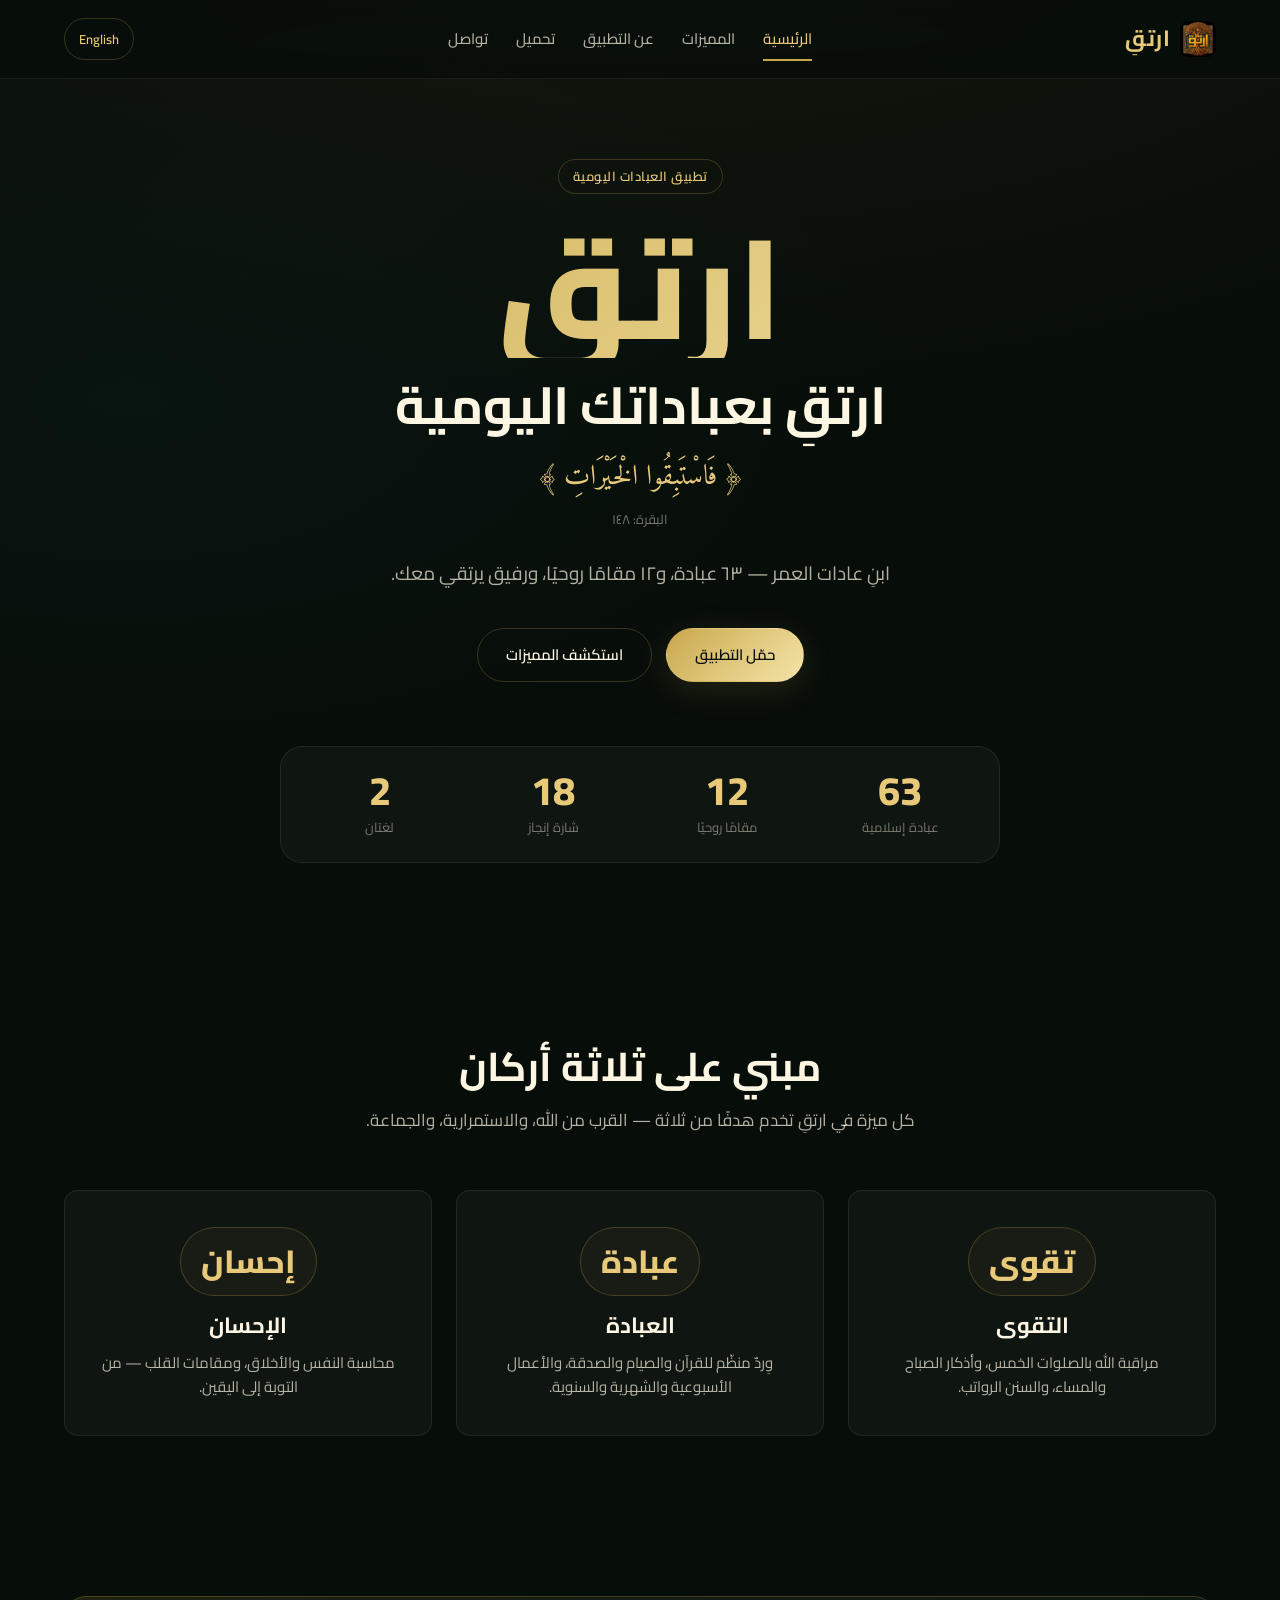
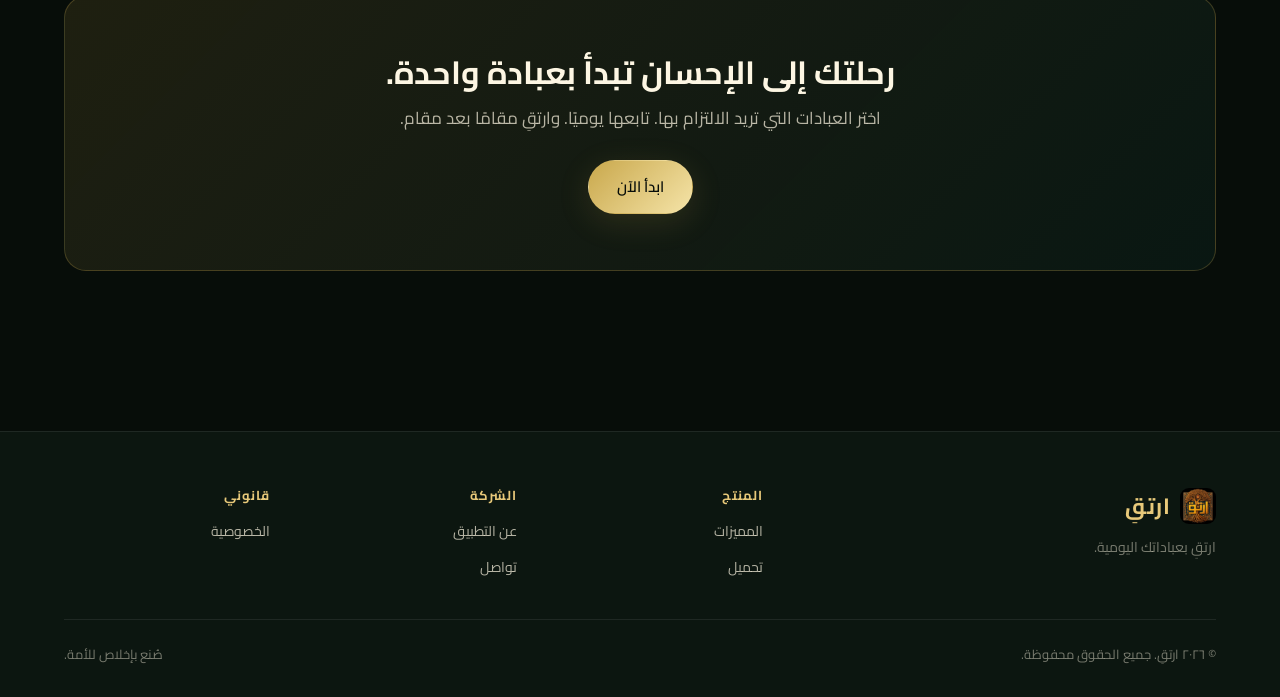
==== index.html @ cc011273 "Apply brand artwork — favicons, PWA icons, OG tags Canonical icon-192x192 now renders as the site he" ====
<!DOCTYPE html>
<html lang="ar" dir="rtl" data-i18n-title="meta.home">
  <head>
    <meta charset="UTF-8" />
    <meta name="viewport" content="width=device-width, initial-scale=1" />
    <title>Irtaqi — ارتقِ</title>
    <meta name="description" content="Irtaqi — Islamic habit tracking. Rise through your daily worship." />
    <!-- Favicon -->
    <link rel="icon" type="image/png" sizes="48x48" href="assets/brand/favicon-48x48.png" />
    <link rel="icon" type="image/png" sizes="32x32" href="assets/brand/favicon-32x32.png" />
    <link rel="icon" type="image/png" sizes="16x16" href="assets/brand/favicon-16x16.png" />
    <link rel="shortcut icon" href="assets/brand/favicon.ico" />

    <!-- Apple Touch Icons -->
    <link rel="apple-touch-icon" sizes="180x180" href="assets/brand/apple-touch-icon-180x180.png" />
    <link rel="apple-touch-icon" sizes="152x152" href="assets/brand/apple-touch-icon-152x152.png" />
    <link rel="apple-touch-icon" sizes="144x144" href="assets/brand/apple-touch-icon-144x144.png" />
    <link rel="apple-touch-icon" sizes="120x120" href="assets/brand/apple-touch-icon-120x120.png" />

    <!-- PWA -->
    <link rel="manifest" href="site.webmanifest" />
    <meta name="theme-color" content="#050A07" />
    <meta name="msapplication-TileColor" content="#050A07" />
    <meta name="msapplication-TileImage" content="assets/brand/icon-144x144.png" />

    <!-- Open Graph -->
    <meta property="og:title" content="Irtaqi — Rise through your daily worship" />
    <meta property="og:description" content="Islamic habit tracking — 63 habits, 12 spiritual levels, 18 badges." />
    <meta property="og:image" content="assets/brand/og-image.png" />
    <meta property="og:type" content="website" />
    <meta property="og:site_name" content="Irtaqi" />

    <!-- Twitter -->
    <meta name="twitter:card" content="summary_large_image" />
    <meta name="twitter:title" content="Irtaqi — Rise through your daily worship" />
    <meta name="twitter:description" content="Islamic habit tracking — 63 habits, 12 spiritual levels, 18 badges." />
    <meta name="twitter:image" content="assets/brand/og-image.png" />
    <link rel="preconnect" href="https://fonts.googleapis.com" />
    <link rel="preconnect" href="https://fonts.gstatic.com" crossorigin />
    <link href="https://fonts.googleapis.com/css2?family=Amiri:ital,wght@0,400;0,700;1,400&family=Cairo:wght@400;500;600;700;800&family=Inter:wght@400;500;600;700;800&display=swap" rel="stylesheet" />
    <link rel="stylesheet" href="assets/css/styles.css" />
  </head>
  <body>
    <header class="site-header">
      <div class="container nav" role="navigation">
        <a class="brand" href="index.html" aria-label="Irtaqi home">
          <img class="brand-mark" src="assets/brand/icon-192x192.png" alt="" width="36" height="36" />
          <span data-i18n="meta.siteName">Irtaqi</span>
        </a>

        <ul class="nav-links" id="nav-links">
          <li><a href="index.html" data-i18n="nav.home">Home</a></li>
          <li><a href="features.html" data-i18n="nav.features">Features</a></li>
          <li><a href="about.html" data-i18n="nav.about">About</a></li>
          <li><a href="download.html" data-i18n="nav.download">Download</a></li>
          <li><a href="contact.html" data-i18n="nav.contact">Contact</a></li>
        </ul>

        <div class="nav-actions">
          <button type="button" class="lang-toggle" data-lang-toggle data-target-lang="en" data-i18n="nav.langToggle">
            English
          </button>
          <button type="button" class="menu-toggle" aria-label="Toggle menu" aria-expanded="false" aria-controls="nav-links">
            <span></span>
          </button>
        </div>
      </div>
    </header>

    <main>
      <!-- Hero -->
      <section class="hero">
        <div class="container">
          <span class="hero-eyebrow" data-i18n="hero.eyebrow">Islamic habit tracking</span>
          <h1 class="hero-title-ar" data-i18n="hero.titleAr">ارتقِ</h1>
          <h2 class="hero-title" data-i18n="hero.title">Rise through your daily worship</h2>
          <p class="hero-verse" data-i18n="hero.verse">﴿ فَاسْتَبِقُوا الْخَيْرَاتِ ﴾</p>
          <p class="hero-verse-ref" data-i18n="hero.verseRef">Qur'an 2:148</p>
          <p class="hero-subtitle" data-i18n="hero.subtitle">
            Build the habits of a lifetime — 63 acts of worship, 12 spiritual levels, and a companion that grows with you.
          </p>
          <div class="hero-ctas">
            <a href="download.html" class="btn btn-primary" data-i18n="hero.ctaPrimary">Download the app</a>
            <a href="features.html" class="btn btn-ghost" data-i18n="hero.ctaSecondary">Explore features</a>
          </div>

          <div class="hero-stats reveal">
            <div>
              <div class="stat-value">63</div>
              <div class="stat-label" data-i18n="hero.stats.habits">Islamic habits</div>
            </div>
            <div>
              <div class="stat-value">12</div>
              <div class="stat-label" data-i18n="hero.stats.levels">Spiritual levels</div>
            </div>
            <div>
              <div class="stat-value">18</div>
              <div class="stat-label" data-i18n="hero.stats.badges">Achievement badges</div>
            </div>
            <div>
              <div class="stat-value">2</div>
              <div class="stat-label" data-i18n="hero.stats.languages">Languages</div>
            </div>
          </div>
        </div>
      </section>

      <!-- Pillars -->
      <section class="section">
        <div class="container">
          <div class="section-header reveal">
            <h2 class="section-title" data-i18n="homePillars.title">Built around three pillars</h2>
            <p class="section-subtitle" data-i18n="homePillars.subtitle">
              Every feature in Irtaqi serves one of three goals — nearness to Allah, consistency, and community.
            </p>
          </div>
          <div class="pillars">
            <article class="pillar reveal">
              <div class="pillar-badge">تقوى</div>
              <h3 class="pillar-title" data-i18n="homePillars.taqwa.title">Taqwa</h3>
              <p class="pillar-body" data-i18n="homePillars.taqwa.body">God-consciousness through the five daily prayers, morning and evening adhkar, and the sunnah rawatib.</p>
            </article>
            <article class="pillar reveal">
              <div class="pillar-badge">عبادة</div>
              <h3 class="pillar-title" data-i18n="homePillars.ibadah.title">Ibadah</h3>
              <p class="pillar-body" data-i18n="homePillars.ibadah.body">A structured ward for the Qur'an, fasting, charity, and the weekly, monthly, and yearly acts of devotion.</p>
            </article>
            <article class="pillar reveal">
              <div class="pillar-badge">إحسان</div>
              <h3 class="pillar-title" data-i18n="homePillars.ihsan.title">Ihsan</h3>
              <p class="pillar-body" data-i18n="homePillars.ihsan.body">Self-accountability, character, and the inner stations of the heart — from repentance to certainty.</p>
            </article>
          </div>
        </div>
      </section>

      <!-- CTA band -->
      <section class="section">
        <div class="container">
          <div class="cta-band reveal">
            <h2 data-i18n="homeCta.title">Your journey to Ihsan starts with one habit.</h2>
            <p data-i18n="homeCta.body">
              Pick the acts of worship you want to commit to. Track them daily. Rise, level by level.
            </p>
            <a href="download.html" class="btn btn-primary" data-i18n="homeCta.button">Get started</a>
          </div>
        </div>
      </section>
    </main>

    <footer class="site-footer">
      <div class="container">
        <div class="footer-top">
          <div class="footer-brand">
            <div class="brand">
              <img class="brand-mark" src="assets/brand/icon-192x192.png" alt="" width="36" height="36" />
              <span data-i18n="meta.siteName">Irtaqi</span>
            </div>
            <p data-i18n="footer.tagline">Rise through your daily worship.</p>
          </div>
          <div class="footer-col">
            <h4 data-i18n="footer.sections.product">Product</h4>
            <ul>
              <li><a href="features.html" data-i18n="footer.links.features">Features</a></li>
              <li><a href="download.html" data-i18n="footer.links.download">Download</a></li>
            </ul>
          </div>
          <div class="footer-col">
            <h4 data-i18n="footer.sections.company">Company</h4>
            <ul>
              <li><a href="about.html" data-i18n="footer.links.about">About</a></li>
              <li><a href="contact.html" data-i18n="footer.links.contact">Contact</a></li>
            </ul>
          </div>
          <div class="footer-col">
            <h4 data-i18n="footer.sections.legal">Legal</h4>
            <ul>
              <li><a href="privacy.html" data-i18n="footer.links.privacy">Privacy</a></li>
            </ul>
          </div>
        </div>
        <div class="footer-bottom">
          <span data-i18n="footer.rights">© 2026 Irtaqi. All rights reserved.</span>
          <span data-i18n="footer.made">Made with sincerity for the ummah.</span>
        </div>
      </div>
    </footer>

    <script type="module" src="assets/js/main.js"></script>
  </body>
</html>
---- assets/css/styles.css ----
/* =============================================================================
   Irtaqi marketing site — shared styles
   Dark / gold palette mirroring the mobile app theme.
   ============================================================================= */

:root {
  --bg: #070d09;
  --bg-2: #0c1610;
  --bg-3: #111e14;
  --bg-4: #162219;

  --gold: #c9a84c;
  --gold-2: #e8c97a;
  --gold-3: #f5e4a8;

  --teal: #3dd6c8;
  --green: #4ade80;
  --violet: #a78bfa;
  --amber: #fbbf24;

  --cream: #fdf6e3;
  --cream-dim: rgba(253, 246, 227, 0.7);
  --cream-dim-2: rgba(253, 246, 227, 0.45);

  --border: rgba(255, 255, 255, 0.08);
  --border-gold: rgba(201, 168, 76, 0.25);

  --card: rgba(255, 255, 255, 0.035);
  --card-hover: rgba(255, 255, 255, 0.06);

  --font-en: "Inter", -apple-system, BlinkMacSystemFont, "Segoe UI", Roboto, sans-serif;
  --font-ar: "Cairo", system-ui, sans-serif;
  --font-serif: "Amiri", "Noto Naskh Arabic", serif;

  --radius-sm: 8px;
  --radius: 14px;
  --radius-lg: 22px;

  --max-width: 1200px;
  --content-width: 920px;

  --shadow-sm: 0 2px 8px rgba(0, 0, 0, 0.2);
  --shadow: 0 8px 32px rgba(0, 0, 0, 0.4);
  --shadow-gold: 0 8px 32px rgba(201, 168, 76, 0.15);
}

* {
  box-sizing: border-box;
  margin: 0;
  padding: 0;
}

html {
  scroll-behavior: smooth;
  -webkit-text-size-adjust: 100%;
}

html[lang="ar"] body {
  font-family: var(--font-ar);
}

html[lang="en"] body {
  font-family: var(--font-en);
}

body {
  background: var(--bg);
  color: var(--cream);
  line-height: 1.6;
  min-height: 100vh;
  overflow-x: hidden;
  background-image:
    radial-gradient(1200px 600px at 50% -200px, rgba(201, 168, 76, 0.08), transparent),
    radial-gradient(800px 400px at 10% 400px, rgba(61, 214, 200, 0.04), transparent);
  background-attachment: fixed;
}

html[dir="rtl"] body {
  letter-spacing: 0;
}

img {
  max-width: 100%;
  display: block;
}

a {
  color: var(--gold-2);
  text-decoration: none;
  transition: color 0.2s ease;
}

a:hover {
  color: var(--gold-3);
}

button {
  font-family: inherit;
  cursor: pointer;
  border: none;
  background: none;
  color: inherit;
}

h1, h2, h3, h4, h5, h6 {
  font-weight: 700;
  line-height: 1.2;
  color: var(--cream);
}

.container {
  width: 100%;
  max-width: var(--max-width);
  margin-inline: auto;
  padding-inline: 24px;
}

.content-narrow {
  max-width: var(--content-width);
  margin-inline: auto;
}

/* ============================================================================
   Header / nav
   ============================================================================ */
.site-header {
  position: sticky;
  top: 0;
  z-index: 50;
  background: rgba(7, 13, 9, 0.8);
  backdrop-filter: blur(14px);
  -webkit-backdrop-filter: blur(14px);
  border-bottom: 1px solid var(--border);
}

.nav {
  display: flex;
  align-items: center;
  justify-content: space-between;
  gap: 24px;
  padding-block: 18px;
}

.brand {
  display: flex;
  align-items: center;
  gap: 10px;
  color: var(--gold-2);
  font-weight: 700;
  font-size: 22px;
  letter-spacing: 0.5px;
}

.brand-mark {
  width: 36px;
  height: 36px;
  border-radius: 9px;
  display: block;
  object-fit: contain;
  flex-shrink: 0;
}

.nav-links {
  display: flex;
  align-items: center;
  gap: 28px;
  list-style: none;
}

.nav-links a {
  color: var(--cream-dim);
  font-size: 15px;
  font-weight: 500;
  padding: 6px 0;
  border-bottom: 2px solid transparent;
  transition: color 0.2s ease, border-color 0.2s ease;
}

.nav-links a:hover,
.nav-links a.active {
  color: var(--gold-2);
  border-bottom-color: var(--gold);
}

.nav-actions {
  display: flex;
  align-items: center;
  gap: 12px;
}

.lang-toggle {
  padding: 8px 14px;
  border: 1px solid var(--border-gold);
  border-radius: 999px;
  color: var(--gold-2);
  font-size: 13px;
  font-weight: 600;
  transition: background 0.2s ease, border-color 0.2s ease;
}

.lang-toggle:hover {
  background: rgba(201, 168, 76, 0.1);
  border-color: var(--gold);
}

.menu-toggle {
  display: none;
  padding: 8px;
  color: var(--cream);
}

.menu-toggle span,
.menu-toggle span::before,
.menu-toggle span::after {
  display: block;
  width: 22px;
  height: 2px;
  background: currentColor;
  position: relative;
  border-radius: 2px;
  transition: transform 0.2s ease, opacity 0.2s ease;
}

.menu-toggle span::before,
.menu-toggle span::after {
  content: "";
  position: absolute;
  left: 0;
}

.menu-toggle span::before { top: -7px; }
.menu-toggle span::after { top: 7px; }

.menu-toggle.open span { background: transparent; }
.menu-toggle.open span::before { transform: rotate(45deg); top: 0; }
.menu-toggle.open span::after { transform: rotate(-45deg); top: 0; }

@media (max-width: 840px) {
  .menu-toggle { display: block; }

  .nav-links {
    position: absolute;
    top: 100%;
    inset-inline: 0;
    flex-direction: column;
    align-items: stretch;
    gap: 0;
    background: var(--bg-2);
    border-top: 1px solid var(--border);
    padding: 12px 24px 20px;
    max-height: 0;
    overflow: hidden;
    transition: max-height 0.3s ease, padding 0.3s ease;
  }

  .nav-links.open {
    max-height: 500px;
    padding: 12px 24px 20px;
  }

  .nav-links a {
    padding: 12px 0;
    border-bottom: 1px solid var(--border);
  }

  .nav-links a:last-child { border-bottom: none; }
}

/* ============================================================================
   Hero
   ============================================================================ */
.hero {
  padding-block: 80px 100px;
  text-align: center;
  position: relative;
}

.hero-eyebrow {
  display: inline-block;
  padding: 6px 14px;
  border: 1px solid var(--border-gold);
  border-radius: 999px;
  color: var(--gold-2);
  font-size: 13px;
  font-weight: 600;
  letter-spacing: 0.5px;
  margin-bottom: 24px;
}

.hero-title-ar {
  font-family: var(--font-ar);
  font-size: clamp(72px, 14vw, 140px);
  font-weight: 800;
  line-height: 1;
  background: linear-gradient(135deg, var(--gold) 0%, var(--gold-3) 100%);
  -webkit-background-clip: text;
  background-clip: text;
  color: transparent;
  margin-bottom: 16px;
}

.hero-title {
  font-size: clamp(32px, 5vw, 52px);
  font-weight: 700;
  margin-bottom: 20px;
  max-width: 820px;
  margin-inline: auto;
}

.hero-verse {
  font-family: var(--font-serif);
  font-size: clamp(20px, 3vw, 28px);
  color: var(--gold-2);
  margin-bottom: 8px;
}

html[lang="en"] .hero-verse {
  font-style: italic;
}

.hero-verse-ref {
  font-size: 13px;
  color: var(--cream-dim-2);
  margin-bottom: 28px;
}

.hero-subtitle {
  font-size: clamp(16px, 2vw, 19px);
  color: var(--cream-dim);
  max-width: 640px;
  margin-inline: auto;
  margin-bottom: 40px;
}

.hero-ctas {
  display: flex;
  gap: 14px;
  justify-content: center;
  flex-wrap: wrap;
  margin-bottom: 64px;
}

.btn {
  display: inline-flex;
  align-items: center;
  gap: 10px;
  padding: 14px 28px;
  border-radius: 999px;
  font-weight: 600;
  font-size: 15px;
  transition: transform 0.15s ease, box-shadow 0.2s ease, background 0.2s ease;
  cursor: pointer;
  border: 1px solid transparent;
  white-space: nowrap;
}

.btn:hover {
  transform: translateY(-1px);
}

.btn-primary {
  background: linear-gradient(135deg, var(--gold), var(--gold-3));
  color: var(--bg);
  box-shadow: var(--shadow-gold);
}

.btn-primary:hover {
  color: var(--bg);
  box-shadow: 0 12px 40px rgba(201, 168, 76, 0.3);
}

.btn-ghost {
  background: transparent;
  color: var(--cream);
  border-color: var(--border-gold);
}

.btn-ghost:hover {
  background: rgba(201, 168, 76, 0.08);
  color: var(--gold-2);
  border-color: var(--gold);
}

/* Hero stats */
.hero-stats {
  display: grid;
  grid-template-columns: repeat(4, 1fr);
  gap: 24px;
  max-width: 720px;
  margin-inline: auto;
  padding: 24px;
  border: 1px solid var(--border);
  border-radius: var(--radius-lg);
  background: var(--card);
}

.stat-value {
  font-size: clamp(28px, 4vw, 40px);
  font-weight: 800;
  color: var(--gold-2);
  line-height: 1;
  margin-bottom: 6px;
  font-variant-numeric: tabular-nums;
}

.stat-label {
  font-size: 13px;
  color: var(--cream-dim-2);
}

@media (max-width: 640px) {
  .hero-stats {
    grid-template-columns: repeat(2, 1fr);
  }
}

/* ============================================================================
   Sections
   ============================================================================ */
.section {
  padding-block: 80px;
}

.section-header {
  text-align: center;
  max-width: 720px;
  margin-inline: auto;
  margin-bottom: 56px;
}

.section-title {
  font-size: clamp(28px, 4vw, 40px);
  font-weight: 700;
  margin-bottom: 16px;
}

.section-subtitle {
  font-size: 17px;
  color: var(--cream-dim);
}

/* ============================================================================
   Cards grid
   ============================================================================ */
.cards {
  display: grid;
  grid-template-columns: repeat(auto-fill, minmax(300px, 1fr));
  gap: 20px;
}

.card {
  background: var(--card);
  border: 1px solid var(--border);
  border-radius: var(--radius);
  padding: 28px;
  transition: background 0.2s ease, border-color 0.2s ease, transform 0.2s ease;
}

.card:hover {
  background: var(--card-hover);
  border-color: var(--border-gold);
  transform: translateY(-2px);
}

.card-icon {
  width: 48px;
  height: 48px;
  border-radius: 12px;
  background: rgba(201, 168, 76, 0.12);
  display: grid;
  place-items: center;
  font-size: 24px;
  margin-bottom: 20px;
  border: 1px solid var(--border-gold);
}

.card-title {
  font-size: 19px;
  font-weight: 700;
  margin-bottom: 10px;
  color: var(--gold-2);
}

.card-body {
  color: var(--cream-dim);
  font-size: 15px;
  line-height: 1.7;
}

/* Pillars 3-col */
.pillars {
  display: grid;
  grid-template-columns: repeat(3, 1fr);
  gap: 24px;
}

.pillar {
  text-align: center;
  padding: 36px 28px;
  background: var(--card);
  border: 1px solid var(--border);
  border-radius: var(--radius);
  position: relative;
  overflow: hidden;
}

.pillar::before {
  content: "";
  position: absolute;
  top: 0;
  inset-inline-start: 0;
  inset-inline-end: 0;
  height: 2px;
  background: linear-gradient(90deg, transparent, var(--gold), transparent);
  opacity: 0;
  transition: opacity 0.3s ease;
}

.pillar:hover::before { opacity: 1; }

.pillar-badge {
  display: inline-block;
  font-family: var(--font-ar);
  font-size: 32px;
  font-weight: 800;
  color: var(--gold-2);
  margin-bottom: 16px;
  padding: 8px 20px;
  border: 1px solid var(--border-gold);
  border-radius: 999px;
  background: rgba(201, 168, 76, 0.05);
}

.pillar-title {
  font-size: 22px;
  margin-bottom: 12px;
}

.pillar-body {
  color: var(--cream-dim);
  font-size: 15px;
}

@media (max-width: 780px) {
  .pillars { grid-template-columns: 1fr; }
}

/* ============================================================================
   CTA band
   ============================================================================ */
.cta-band {
  padding: 56px 40px;
  text-align: center;
  background: linear-gradient(135deg, rgba(201, 168, 76, 0.12), rgba(61, 214, 200, 0.05));
  border: 1px solid var(--border-gold);
  border-radius: var(--radius-lg);
}

.cta-band h2 {
  font-size: clamp(24px, 3.5vw, 32px);
  margin-bottom: 14px;
}

.cta-band p {
  color: var(--cream-dim);
  font-size: 17px;
  margin-bottom: 28px;
  max-width: 560px;
  margin-inline: auto;
}

/* ============================================================================
   About page
   ============================================================================ */
.about-lede {
  font-size: clamp(19px, 2.5vw, 24px);
  color: var(--cream);
  line-height: 1.6;
  text-align: center;
  max-width: 760px;
  margin-inline: auto;
  margin-bottom: 64px;
}

.about-block {
  margin-block: 48px;
}

.about-block h2 {
  font-size: 26px;
  margin-bottom: 16px;
  color: var(--gold-2);
}

.about-block p {
  color: var(--cream-dim);
  font-size: 17px;
  line-height: 1.7;
}

.principles {
  display: grid;
  grid-template-columns: repeat(3, 1fr);
  gap: 20px;
  margin-top: 28px;
}

.principle {
  padding: 24px;
  background: var(--card);
  border: 1px solid var(--border);
  border-radius: var(--radius);
}

.principle h3 {
  font-size: 18px;
  color: var(--gold-2);
  margin-bottom: 10px;
}

.principle p {
  color: var(--cream-dim);
  font-size: 15px;
}

@media (max-width: 780px) {
  .principles { grid-template-columns: 1fr; }
}

.ayah-block {
  text-align: center;
  padding: 48px 32px;
  margin-block: 64px;
  border-block: 1px solid var(--border-gold);
}

.ayah-ar {
  font-family: var(--font-serif);
  font-size: clamp(28px, 4vw, 40px);
  color: var(--gold-3);
  margin-bottom: 16px;
  line-height: 1.6;
}

.ayah-en {
  font-family: var(--font-serif);
  font-style: italic;
  color: var(--cream-dim);
  font-size: 17px;
  margin-bottom: 8px;
}

.ayah-ref {
  font-size: 13px;
  color: var(--cream-dim-2);
}

/* ============================================================================
   Download page
   ============================================================================ */
.store-badges {
  display: flex;
  gap: 16px;
  justify-content: center;
  flex-wrap: wrap;
  margin-top: 40px;
}

.store-badge {
  display: flex;
  align-items: center;
  gap: 12px;
  padding: 12px 24px;
  background: var(--cream);
  color: var(--bg);
  border-radius: var(--radius);
  min-width: 180px;
  transition: transform 0.15s ease, box-shadow 0.2s ease;
}

.store-badge:hover {
  transform: translateY(-2px);
  color: var(--bg);
  box-shadow: 0 8px 24px rgba(253, 246, 227, 0.1);
}

.store-badge-icon {
  font-size: 28px;
}

.store-badge-text {
  display: flex;
  flex-direction: column;
  line-height: 1.2;
}

.store-badge-sub {
  font-size: 11px;
  opacity: 0.75;
  font-weight: 500;
}

.store-badge-name {
  font-size: 17px;
  font-weight: 700;
}

.store-requirements {
  text-align: center;
  color: var(--cream-dim-2);
  font-size: 13px;
  margin-top: 20px;
}

.launch-form {
  max-width: 520px;
  margin: 56px auto 0;
  padding: 36px;
  background: var(--card);
  border: 1px solid var(--border-gold);
  border-radius: var(--radius-lg);
  text-align: center;
}

.launch-form h3 {
  font-size: 22px;
  color: var(--gold-2);
  margin-bottom: 10px;
}

.launch-form p {
  color: var(--cream-dim);
  font-size: 15px;
  margin-bottom: 24px;
}

.inline-form {
  display: flex;
  gap: 10px;
  flex-wrap: wrap;
}

.inline-form input {
  flex: 1;
  min-width: 200px;
  padding: 14px 18px;
  border-radius: 999px;
  background: var(--bg-2);
  border: 1px solid var(--border);
  color: var(--cream);
  font-size: 15px;
  font-family: inherit;
  transition: border-color 0.2s ease;
}

.inline-form input:focus {
  outline: none;
  border-color: var(--gold);
}

.form-message {
  margin-top: 14px;
  font-size: 14px;
  min-height: 20px;
}

.form-message.success { color: var(--green); }
.form-message.error { color: #f87171; }

/* ============================================================================
   Contact form
   ============================================================================ */
.contact-grid {
  display: grid;
  grid-template-columns: 2fr 1fr;
  gap: 48px;
  align-items: start;
}

@media (max-width: 840px) {
  .contact-grid { grid-template-columns: 1fr; }
}

.form {
  display: grid;
  gap: 18px;
}

.field {
  display: grid;
  gap: 8px;
}

.field label {
  font-size: 14px;
  color: var(--cream-dim);
  font-weight: 500;
}

.field input,
.field textarea {
  padding: 14px 16px;
  border-radius: var(--radius-sm);
  background: var(--bg-2);
  border: 1px solid var(--border);
  color: var(--cream);
  font-size: 15px;
  font-family: inherit;
  transition: border-color 0.2s ease;
  resize: vertical;
}

.field textarea { min-height: 140px; }

.field input:focus,
.field textarea:focus {
  outline: none;
  border-color: var(--gold);
}

.contact-direct {
  padding: 28px;
  background: var(--card);
  border: 1px solid var(--border);
  border-radius: var(--radius);
}

.contact-direct h3 {
  font-size: 18px;
  color: var(--gold-2);
  margin-bottom: 10px;
}

.contact-direct p {
  color: var(--cream-dim);
  font-size: 15px;
  margin-bottom: 10px;
}

.contact-direct a {
  font-weight: 600;
  font-size: 16px;
}

/* ============================================================================
   Privacy / prose pages
   ============================================================================ */
.prose {
  max-width: 760px;
  margin-inline: auto;
}

.prose .updated {
  color: var(--cream-dim-2);
  font-size: 14px;
  margin-bottom: 28px;
}

.prose > p {
  color: var(--cream);
  font-size: 17px;
  line-height: 1.7;
  margin-bottom: 24px;
}

.prose h2 {
  font-size: 22px;
  color: var(--gold-2);
  margin-block: 36px 14px;
}

.prose h2 + p {
  color: var(--cream-dim);
  font-size: 16px;
  line-height: 1.7;
}

/* ============================================================================
   Footer
   ============================================================================ */
.site-footer {
  border-top: 1px solid var(--border);
  padding-block: 56px 32px;
  margin-top: 80px;
  background: var(--bg-2);
}

.footer-top {
  display: grid;
  grid-template-columns: 2fr 1fr 1fr 1fr;
  gap: 40px;
  margin-bottom: 40px;
}

@media (max-width: 780px) {
  .footer-top { grid-template-columns: 1fr 1fr; gap: 32px; }
  .footer-brand { grid-column: 1 / -1; }
}

@media (max-width: 480px) {
  .footer-top { grid-template-columns: 1fr; }
}

.footer-brand p {
  color: var(--cream-dim-2);
  font-size: 14px;
  margin-top: 12px;
  max-width: 280px;
}

.footer-col h4 {
  font-size: 13px;
  text-transform: uppercase;
  letter-spacing: 1px;
  color: var(--gold-2);
  margin-bottom: 14px;
}

.footer-col ul {
  list-style: none;
  display: grid;
  gap: 10px;
}

.footer-col a {
  color: var(--cream-dim);
  font-size: 14px;
}

.footer-col a:hover {
  color: var(--gold-2);
}

.footer-bottom {
  border-top: 1px solid var(--border);
  padding-top: 24px;
  display: flex;
  justify-content: space-between;
  gap: 16px;
  flex-wrap: wrap;
  color: var(--cream-dim-2);
  font-size: 13px;
}

/* ============================================================================
   RTL adjustments
   ============================================================================ */
html[dir="rtl"] .hero-title,
html[dir="rtl"] .section-title,
html[dir="rtl"] .hero-subtitle,
html[dir="rtl"] .section-subtitle {
  letter-spacing: 0;
}

html[dir="rtl"] .btn,
html[dir="rtl"] .nav-links a,
html[dir="rtl"] .card-body,
html[dir="rtl"] .pillar-body,
html[dir="rtl"] .about-block p,
html[dir="rtl"] .prose p {
  letter-spacing: 0;
}

/* Reverse any left/right specific transforms if needed */
html[dir="rtl"] .store-badge,
html[dir="rtl"] .inline-form {
  direction: rtl;
}

/* Fade-in on scroll */
.reveal {
  opacity: 0;
  transform: translateY(18px);
  transition: opacity 0.6s ease, transform 0.6s ease;
}

.reveal.in {
  opacity: 1;
  transform: translateY(0);
}

/* Utility */
.sr-only {
  position: absolute;
  width: 1px; height: 1px;
  padding: 0; margin: -1px;
  overflow: hidden; clip: rect(0,0,0,0);
  white-space: nowrap; border: 0;
}
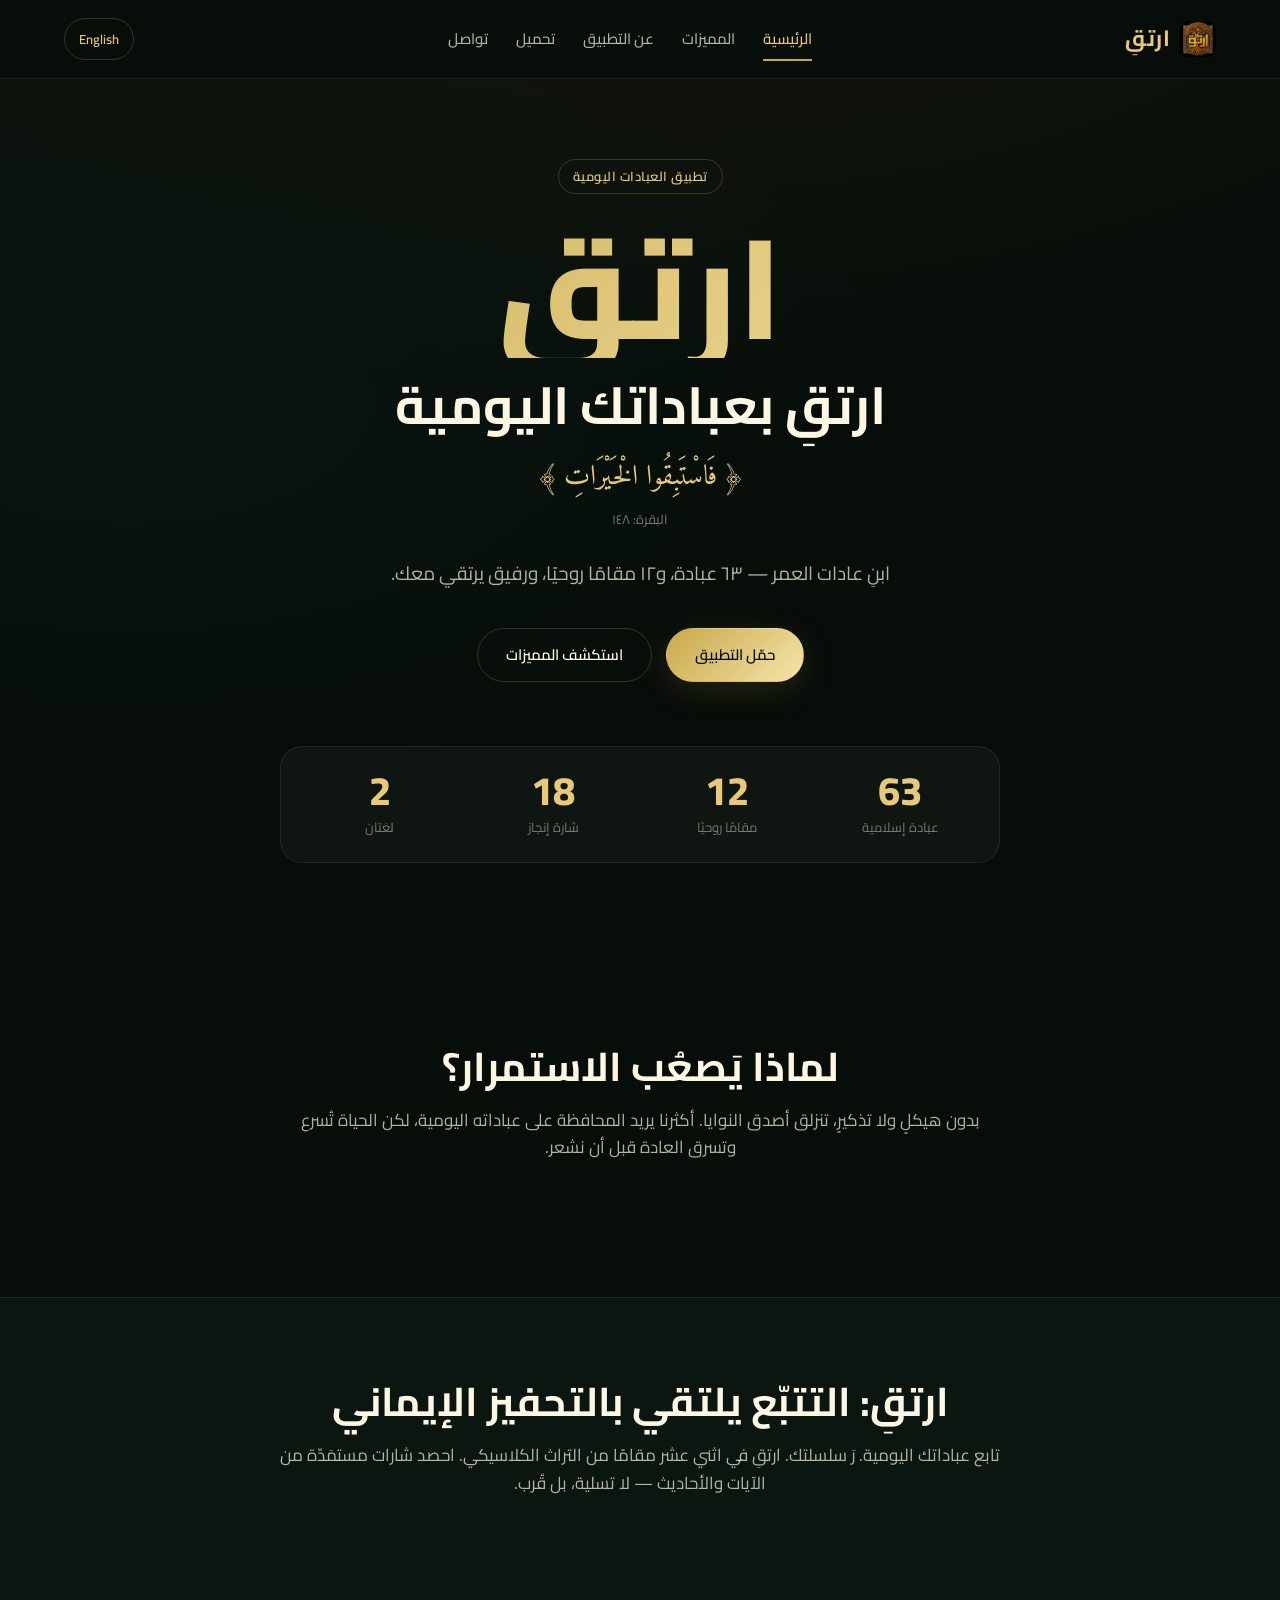
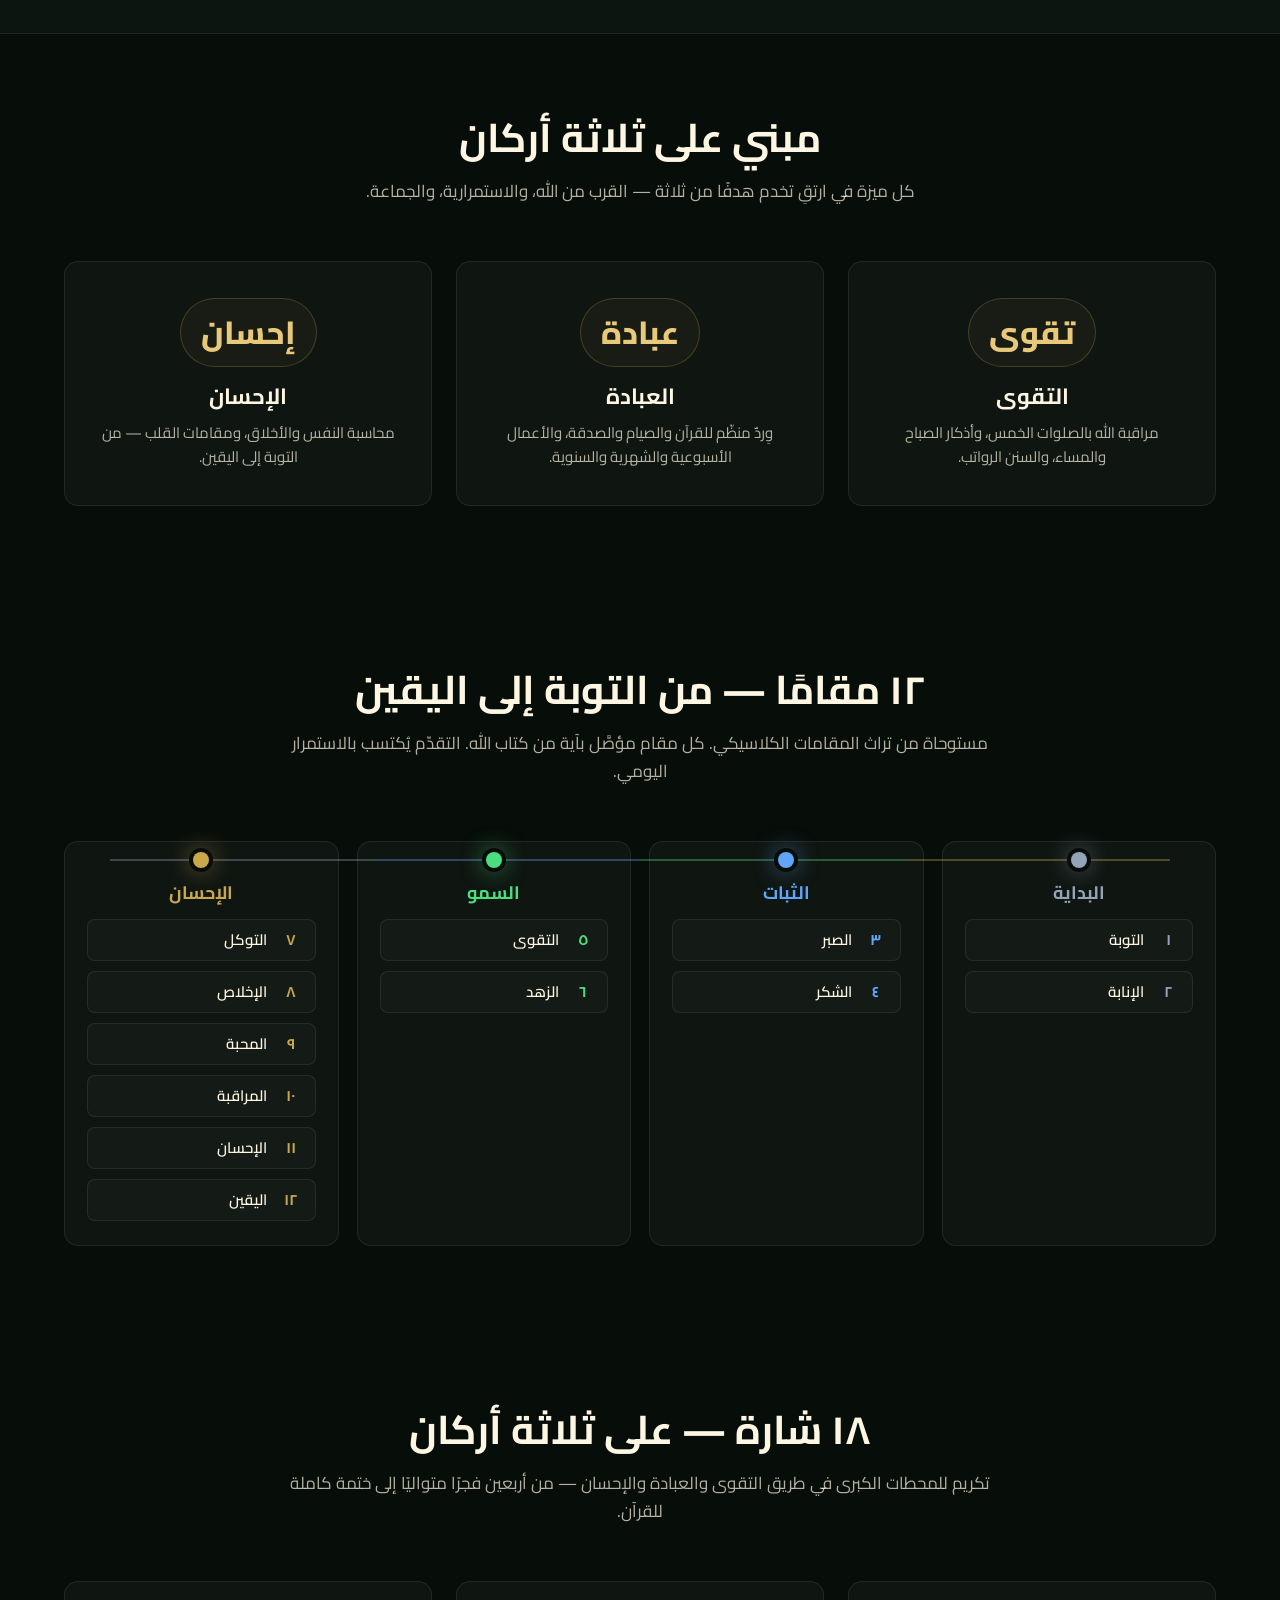
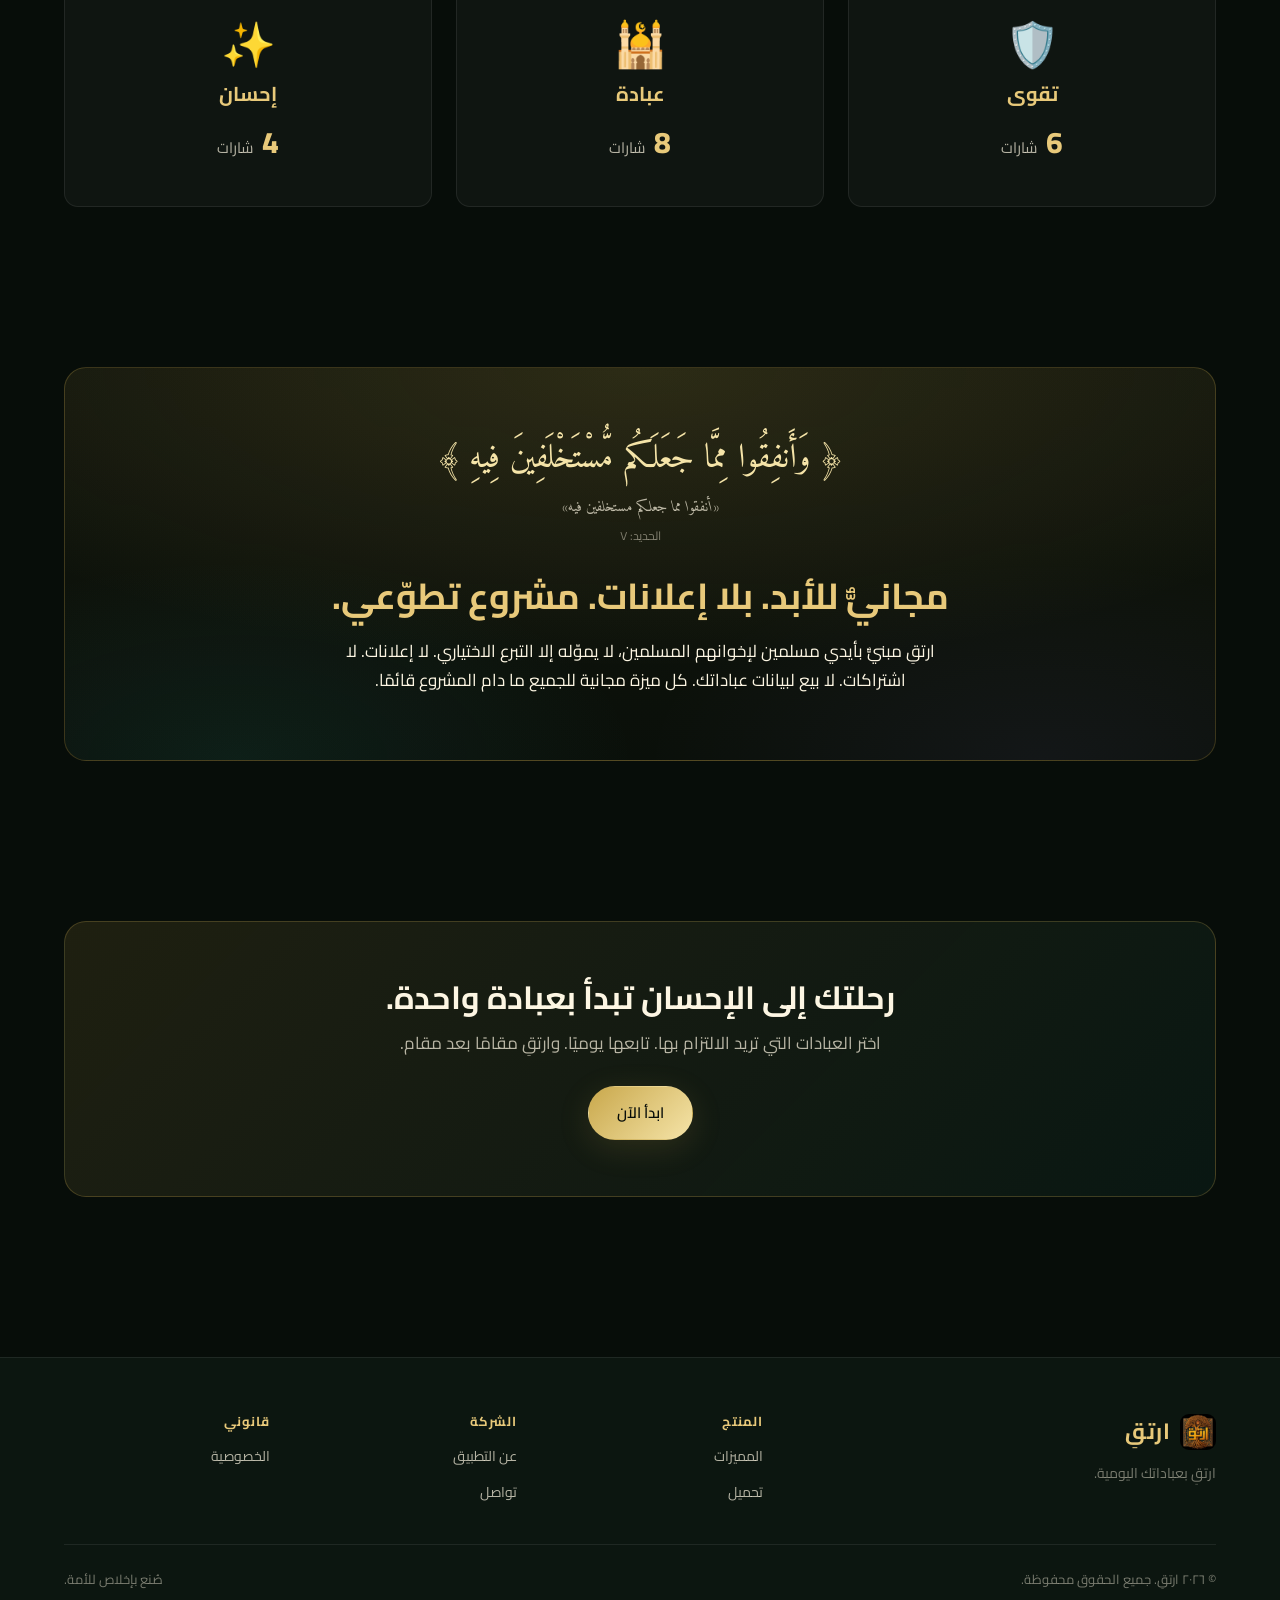
==== commit 493c4fe2: "Website copy pass + landing structure (spec alignment) - Migrate all copy from irtaqi.app to irtaqi." ====
--- a/index.html
+++ b/index.html
@@ -105,7 +105,27 @@
         </div>
       </section>
 
-      <!-- Pillars -->
+      <!-- Problem -->
+      <section class="section">
+        <div class="container content-narrow">
+          <div class="section-header reveal">
+            <h2 class="section-title" data-i18n="homeProblem.title">Why is consistency so hard?</h2>
+            <p class="section-subtitle" data-i18n="homeProblem.body"></p>
+          </div>
+        </div>
+      </section>
+
+      <!-- Solution -->
+      <section class="section section-alt">
+        <div class="container content-narrow">
+          <div class="section-header reveal">
+            <h2 class="section-title" data-i18n="homeSolution.title">Irtaqi — tracking meets faith-based motivation</h2>
+            <p class="section-subtitle" data-i18n="homeSolution.body"></p>
+          </div>
+        </div>
+      </section>
+
+      <!-- Pillars (Features) -->
       <section class="section">
         <div class="container">
           <div class="section-header reveal">
@@ -130,6 +150,94 @@
               <h3 class="pillar-title" data-i18n="homePillars.ihsan.title">Ihsan</h3>
               <p class="pillar-body" data-i18n="homePillars.ihsan.body">Self-accountability, character, and the inner stations of the heart — from repentance to certainty.</p>
             </article>
+          </div>
+        </div>
+      </section>
+
+      <!-- Levels preview -->
+      <section class="section">
+        <div class="container">
+          <div class="section-header reveal">
+            <h2 class="section-title" data-i18n="homeLevels.title">12 stations — from Repentance to Certainty</h2>
+            <p class="section-subtitle" data-i18n="homeLevels.body"></p>
+          </div>
+          <div class="levels-timeline">
+            <div class="level-group reveal" style="--lg-color: #94a3b8;">
+              <div class="level-group-dot"></div>
+              <h3 class="level-group-title" data-i18n="homeLevels.groups.beginning">The Beginning</h3>
+              <ol class="level-group-list">
+                <li><span class="level-num">١</span><span class="level-name">التوبة</span></li>
+                <li><span class="level-num">٢</span><span class="level-name">الإنابة</span></li>
+              </ol>
+            </div>
+            <div class="level-group reveal" style="--lg-color: #60a5fa;">
+              <div class="level-group-dot"></div>
+              <h3 class="level-group-title" data-i18n="homeLevels.groups.steadfast">Steadfastness</h3>
+              <ol class="level-group-list">
+                <li><span class="level-num">٣</span><span class="level-name">الصبر</span></li>
+                <li><span class="level-num">٤</span><span class="level-name">الشكر</span></li>
+              </ol>
+            </div>
+            <div class="level-group reveal" style="--lg-color: #4ade80;">
+              <div class="level-group-dot"></div>
+              <h3 class="level-group-title" data-i18n="homeLevels.groups.elevation">Elevation</h3>
+              <ol class="level-group-list">
+                <li><span class="level-num">٥</span><span class="level-name">التقوى</span></li>
+                <li><span class="level-num">٦</span><span class="level-name">الزهد</span></li>
+              </ol>
+            </div>
+            <div class="level-group reveal" style="--lg-color: #c9a84c;">
+              <div class="level-group-dot"></div>
+              <h3 class="level-group-title" data-i18n="homeLevels.groups.ihsan">Excellence</h3>
+              <ol class="level-group-list">
+                <li><span class="level-num">٧</span><span class="level-name">التوكل</span></li>
+                <li><span class="level-num">٨</span><span class="level-name">الإخلاص</span></li>
+                <li><span class="level-num">٩</span><span class="level-name">المحبة</span></li>
+                <li><span class="level-num">١٠</span><span class="level-name">المراقبة</span></li>
+                <li><span class="level-num">١١</span><span class="level-name">الإحسان</span></li>
+                <li><span class="level-num">١٢</span><span class="level-name">اليقين</span></li>
+              </ol>
+            </div>
+          </div>
+        </div>
+      </section>
+
+      <!-- Badges preview -->
+      <section class="section">
+        <div class="container">
+          <div class="section-header reveal">
+            <h2 class="section-title" data-i18n="homeBadges.title">18 badges — across three pillars</h2>
+            <p class="section-subtitle" data-i18n="homeBadges.body"></p>
+          </div>
+          <div class="badge-pillars">
+            <article class="badge-pillar reveal">
+              <div class="badge-pillar-icon">🛡️</div>
+              <h3 data-i18n="homeBadges.taqwa">Taqwa</h3>
+              <div class="badge-pillar-count"><span class="badge-pillar-num">6</span> <span data-i18n="homeBadges.count">badges</span></div>
+            </article>
+            <article class="badge-pillar reveal">
+              <div class="badge-pillar-icon">🕌</div>
+              <h3 data-i18n="homeBadges.ibadah">Ibadah</h3>
+              <div class="badge-pillar-count"><span class="badge-pillar-num">8</span> <span data-i18n="homeBadges.count">badges</span></div>
+            </article>
+            <article class="badge-pillar reveal">
+              <div class="badge-pillar-icon">✨</div>
+              <h3 data-i18n="homeBadges.ihsan">Ihsan</h3>
+              <div class="badge-pillar-count"><span class="badge-pillar-num">4</span> <span data-i18n="homeBadges.count">badges</span></div>
+            </article>
+          </div>
+        </div>
+      </section>
+
+      <!-- Free Forever -->
+      <section class="section">
+        <div class="container">
+          <div class="free-band reveal">
+            <p class="free-band-verse" data-i18n="homeFree.verseAr">﴿ وَأَنفِقُوا مِمَّا جَعَلَكُم مُّسْتَخْلَفِينَ فِيهِ ﴾</p>
+            <p class="free-band-verse-en" data-i18n="homeFree.verseEn">“Spend from that which He has made you successors.”</p>
+            <p class="free-band-verse-ref" data-i18n="homeFree.verseRef">Qur'an 57:7</p>
+            <h2 data-i18n="homeFree.title">Free forever. No ads. Volunteer project.</h2>
+            <p class="free-band-body" data-i18n="homeFree.body"></p>
           </div>
         </div>
       </section>
--- a/assets/css/styles.css
+++ b/assets/css/styles.css
@@ -943,6 +943,243 @@
 }
 
 /* ============================================================================
+   Alternating section background
+   ============================================================================ */
+.section-alt {
+  background: var(--bg-2);
+  border-block: 1px solid var(--border);
+}
+
+/* ============================================================================
+   Levels timeline (home)
+   ============================================================================ */
+.levels-timeline {
+  display: grid;
+  grid-template-columns: repeat(4, 1fr);
+  gap: 18px;
+  position: relative;
+}
+
+.levels-timeline::before {
+  content: "";
+  position: absolute;
+  top: 18px;
+  inset-inline-start: 4%;
+  inset-inline-end: 4%;
+  height: 2px;
+  background: linear-gradient(
+    to right,
+    #94a3b8 0% 25%,
+    #60a5fa 25% 50%,
+    #4ade80 50% 75%,
+    #c9a84c 75% 100%
+  );
+  opacity: 0.35;
+  pointer-events: none;
+}
+
+.level-group {
+  background: var(--card);
+  border: 1px solid var(--border);
+  border-radius: var(--radius);
+  padding: 40px 22px 24px;
+  position: relative;
+  transition: border-color 0.2s ease, transform 0.2s ease;
+}
+
+.level-group:hover {
+  border-color: var(--lg-color, var(--gold));
+  transform: translateY(-2px);
+}
+
+.level-group-dot {
+  position: absolute;
+  top: 10px;
+  inset-inline-start: 50%;
+  transform: translateX(-50%);
+  width: 16px;
+  height: 16px;
+  border-radius: 999px;
+  background: var(--lg-color, var(--gold));
+  box-shadow: 0 0 0 4px var(--bg), 0 0 24px var(--lg-color, var(--gold));
+}
+
+html[dir="rtl"] .level-group-dot {
+  transform: translateX(50%);
+}
+
+.level-group-title {
+  font-size: 18px;
+  color: var(--lg-color, var(--gold-2));
+  text-align: center;
+  margin-bottom: 16px;
+}
+
+.level-group-list {
+  list-style: none;
+  display: grid;
+  gap: 10px;
+  padding: 0;
+}
+
+.level-group-list li {
+  display: flex;
+  align-items: center;
+  gap: 10px;
+  padding: 8px 10px;
+  background: rgba(255, 255, 255, 0.025);
+  border-radius: var(--radius-sm);
+  border: 1px solid var(--border);
+}
+
+.level-num {
+  font-family: var(--font-ar);
+  font-weight: 700;
+  color: var(--lg-color, var(--gold));
+  min-width: 28px;
+  text-align: center;
+  font-size: 15px;
+  font-variant-numeric: tabular-nums;
+}
+
+.level-name {
+  font-family: var(--font-ar);
+  color: var(--cream);
+  font-size: 15px;
+  font-weight: 600;
+}
+
+@media (max-width: 900px) {
+  .levels-timeline {
+    grid-template-columns: repeat(2, 1fr);
+  }
+  .levels-timeline::before { display: none; }
+}
+
+@media (max-width: 520px) {
+  .levels-timeline {
+    grid-template-columns: 1fr;
+  }
+}
+
+/* ============================================================================
+   Badge pillars (home)
+   ============================================================================ */
+.badge-pillars {
+  display: grid;
+  grid-template-columns: repeat(3, 1fr);
+  gap: 24px;
+}
+
+.badge-pillar {
+  text-align: center;
+  padding: 40px 28px;
+  background: var(--card);
+  border: 1px solid var(--border);
+  border-radius: var(--radius);
+  transition: background 0.2s ease, border-color 0.2s ease, transform 0.2s ease;
+}
+
+.badge-pillar:hover {
+  background: var(--card-hover);
+  border-color: var(--border-gold);
+  transform: translateY(-2px);
+}
+
+.badge-pillar-icon {
+  font-size: 44px;
+  margin-bottom: 16px;
+  line-height: 1;
+}
+
+.badge-pillar h3 {
+  font-size: 20px;
+  color: var(--gold-2);
+  margin-bottom: 12px;
+}
+
+.badge-pillar-count {
+  color: var(--cream-dim);
+  font-size: 15px;
+}
+
+.badge-pillar-num {
+  font-size: 30px;
+  font-weight: 800;
+  color: var(--gold-2);
+  font-variant-numeric: tabular-nums;
+  display: inline-block;
+  margin-inline-end: 6px;
+}
+
+@media (max-width: 720px) {
+  .badge-pillars { grid-template-columns: 1fr; }
+}
+
+/* ============================================================================
+   Free-forever band
+   ============================================================================ */
+.free-band {
+  padding: 64px 40px;
+  text-align: center;
+  background:
+    radial-gradient(800px 300px at 50% 0, rgba(201, 168, 76, 0.15), transparent),
+    linear-gradient(180deg, rgba(201, 168, 76, 0.06), rgba(201, 168, 76, 0.02));
+  border: 1px solid var(--border-gold);
+  border-radius: var(--radius-lg);
+  position: relative;
+  overflow: hidden;
+}
+
+.free-band::before {
+  content: "";
+  position: absolute;
+  inset: 0;
+  background:
+    radial-gradient(400px 200px at 15% 100%, rgba(61, 214, 200, 0.08), transparent),
+    radial-gradient(400px 200px at 85% 100%, rgba(167, 139, 250, 0.06), transparent);
+  pointer-events: none;
+}
+
+.free-band > * { position: relative; }
+
+.free-band-verse {
+  font-family: var(--font-serif);
+  font-size: clamp(24px, 3.5vw, 34px);
+  color: var(--gold-3);
+  line-height: 1.6;
+  margin-bottom: 10px;
+}
+
+.free-band-verse-en {
+  font-family: var(--font-serif);
+  font-style: italic;
+  color: var(--cream-dim);
+  font-size: 15px;
+  margin-bottom: 6px;
+}
+
+.free-band-verse-ref {
+  font-size: 12px;
+  color: var(--cream-dim-2);
+  margin-bottom: 30px;
+}
+
+.free-band h2 {
+  font-size: clamp(26px, 4vw, 36px);
+  color: var(--gold-2);
+  margin-bottom: 18px;
+}
+
+.free-band-body {
+  color: var(--cream);
+  font-size: 17px;
+  line-height: 1.75;
+  max-width: 640px;
+  margin-inline: auto;
+}
+
+/* ============================================================================
    RTL adjustments
    ============================================================================ */
 html[dir="rtl"] .hero-title,
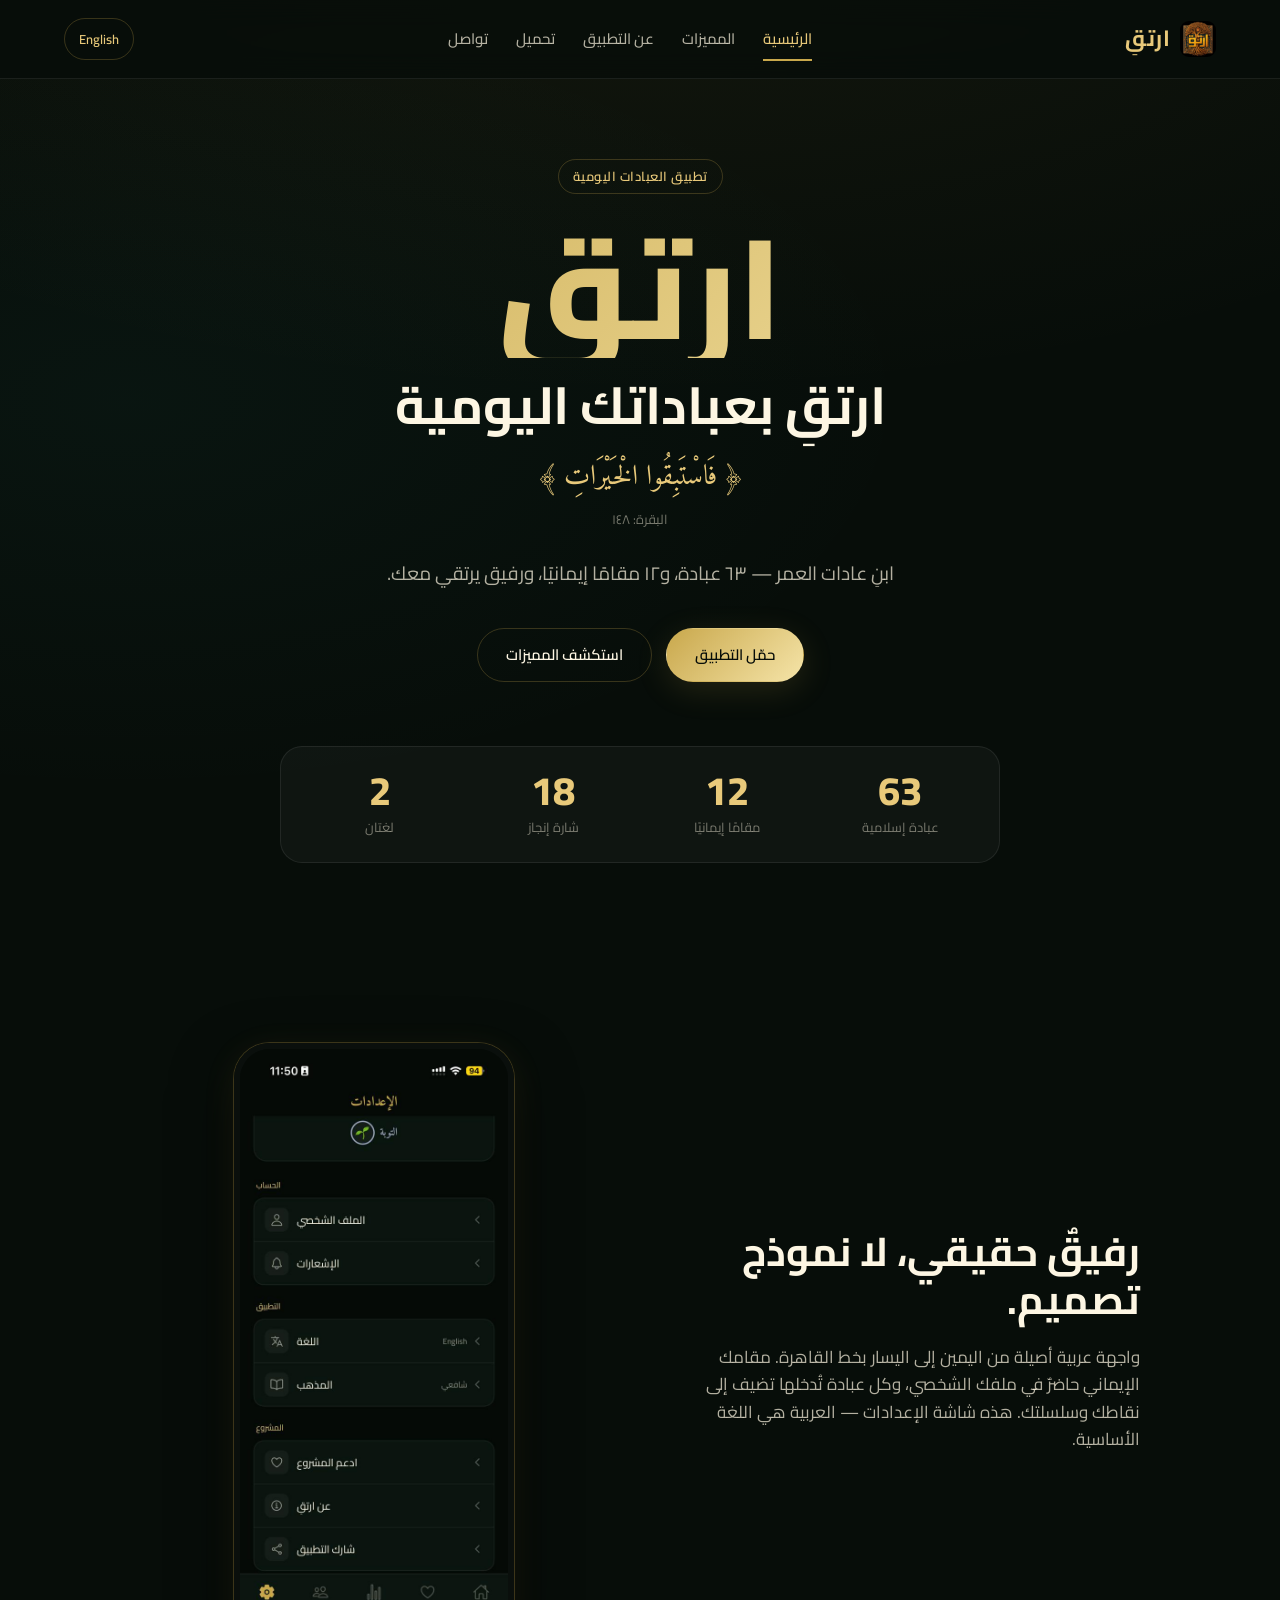
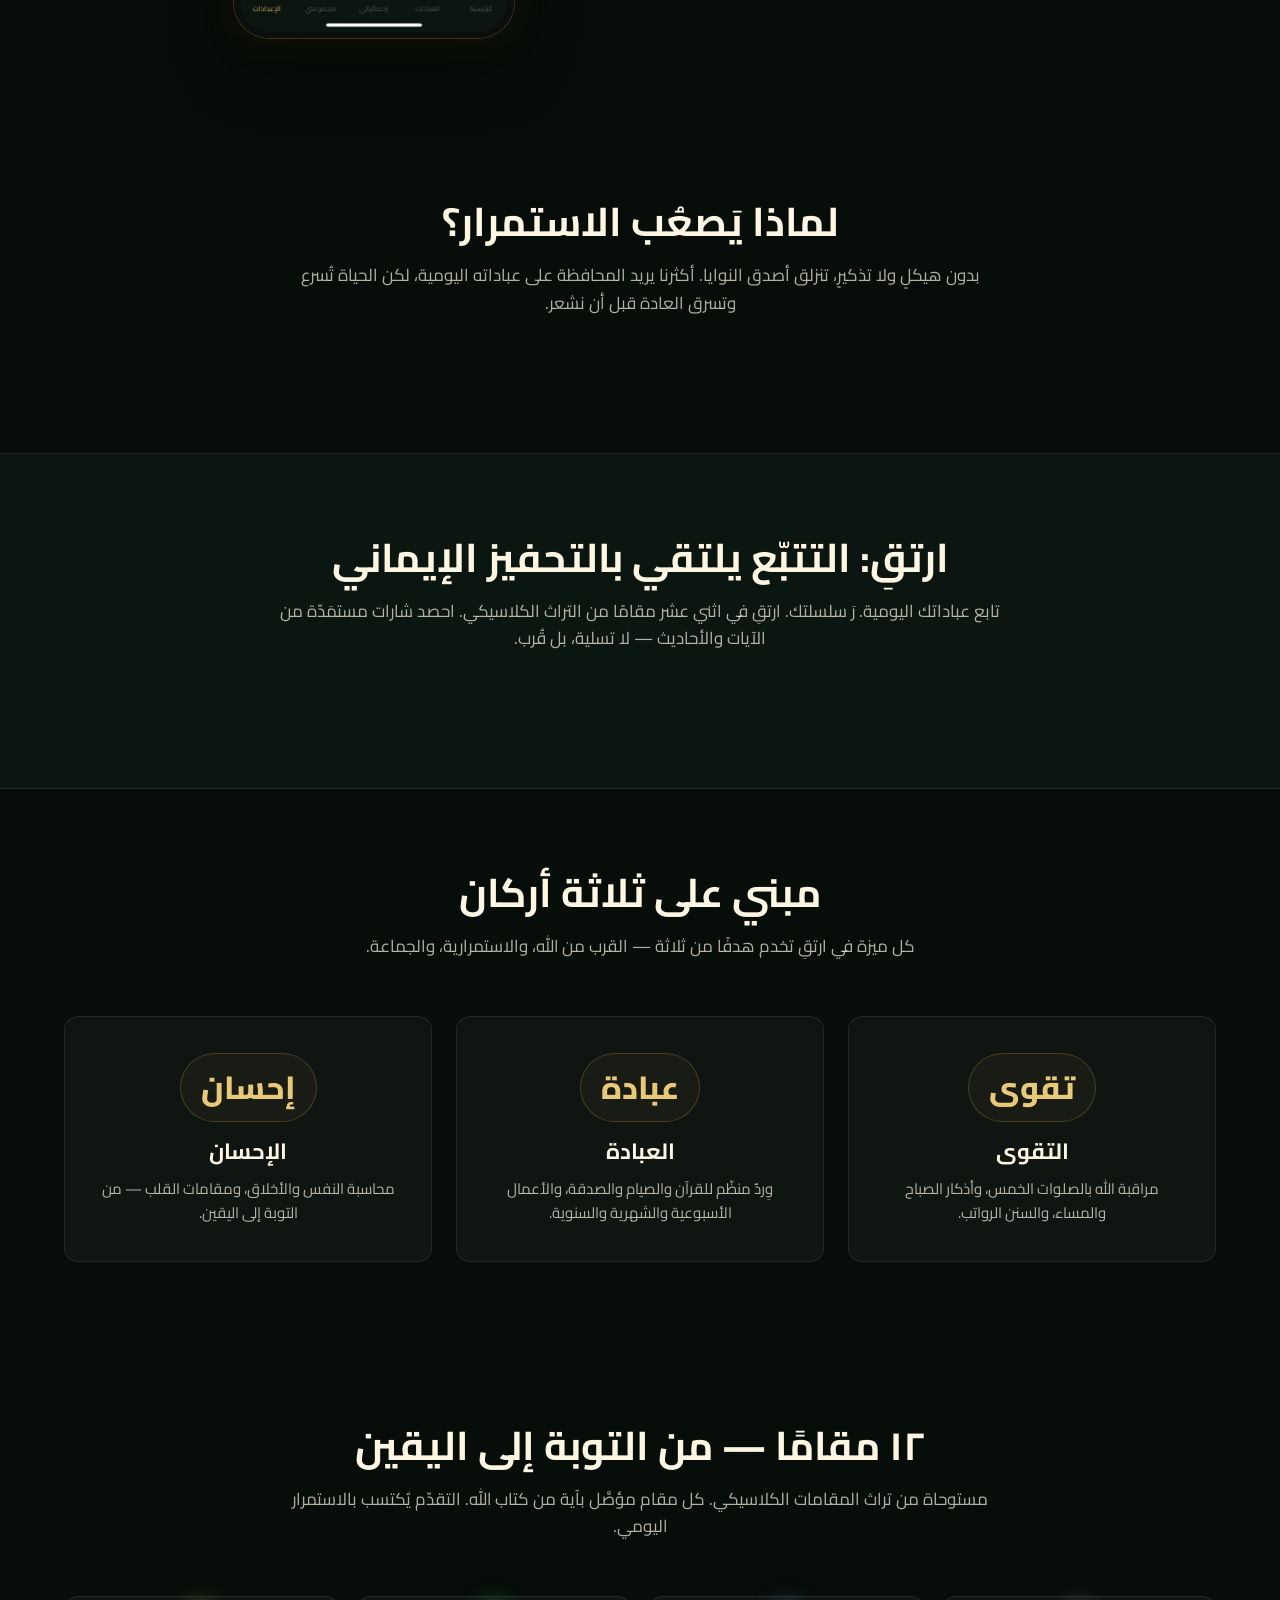
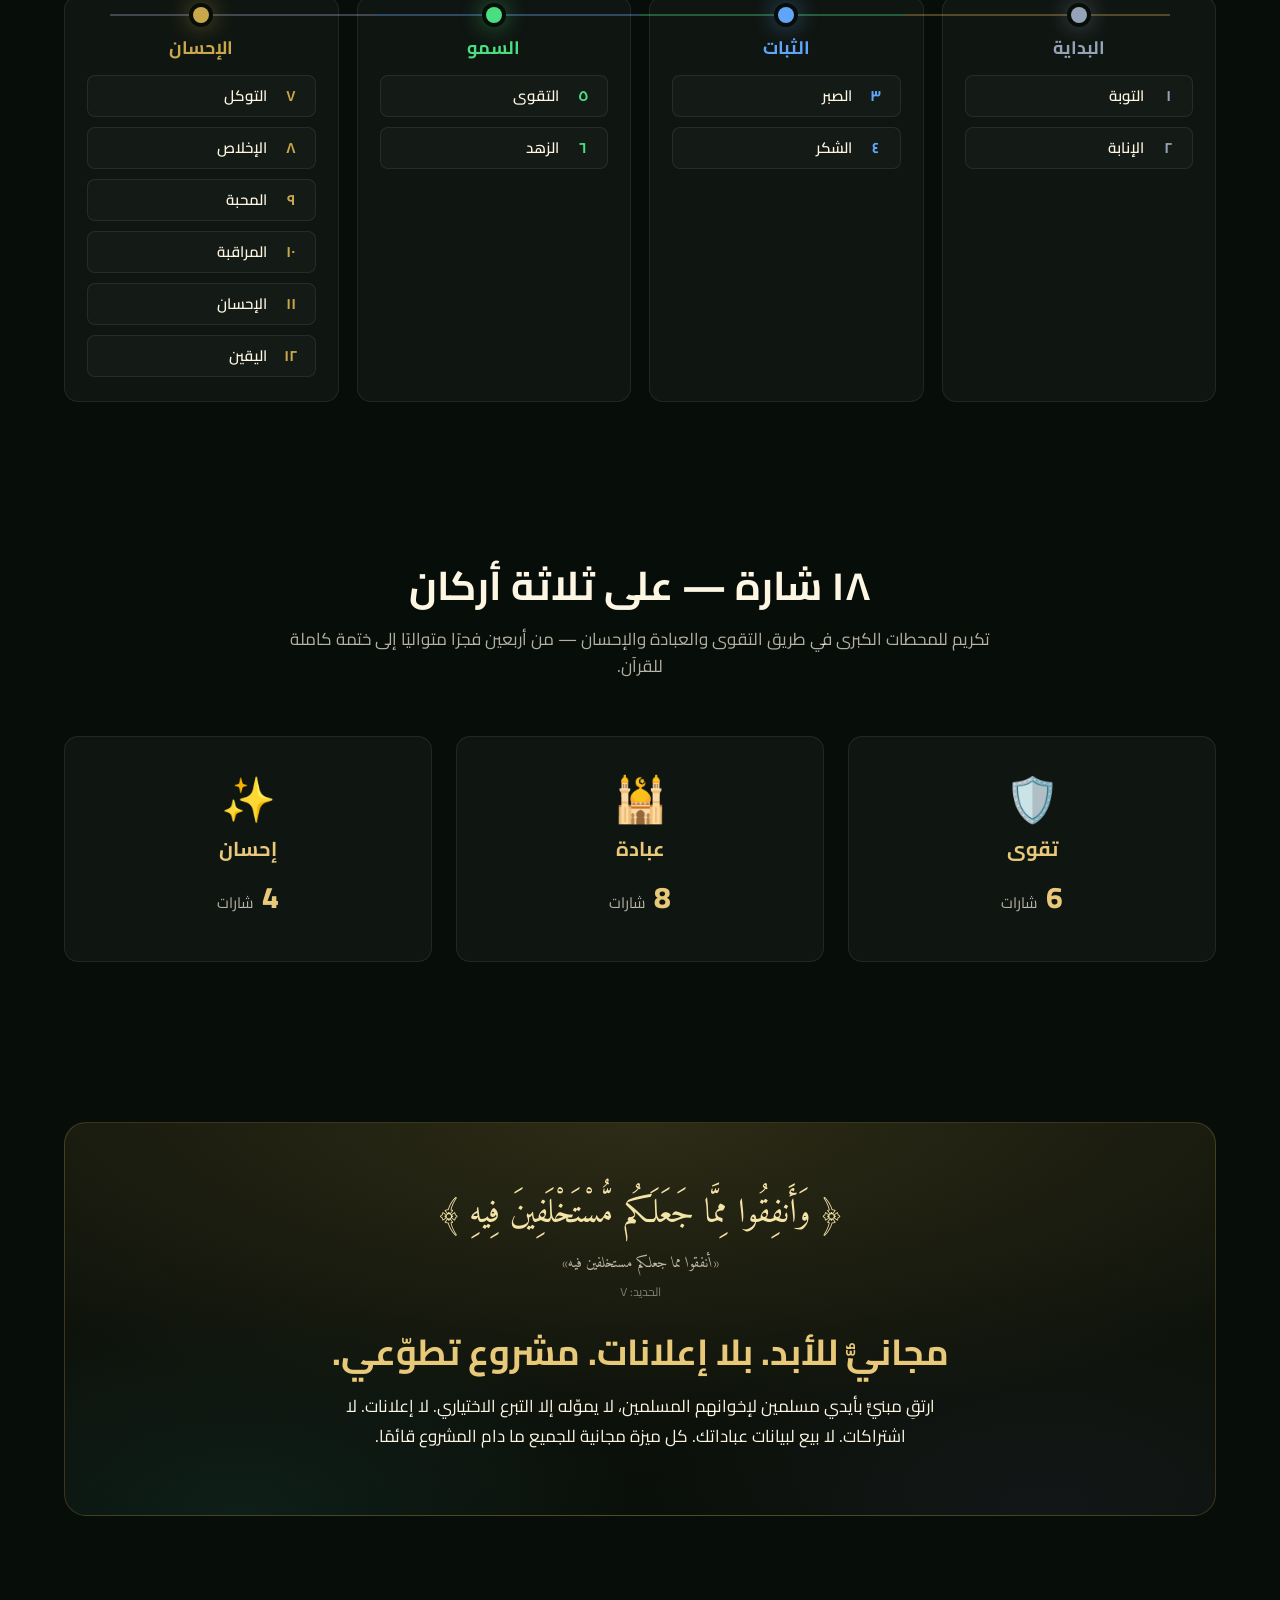
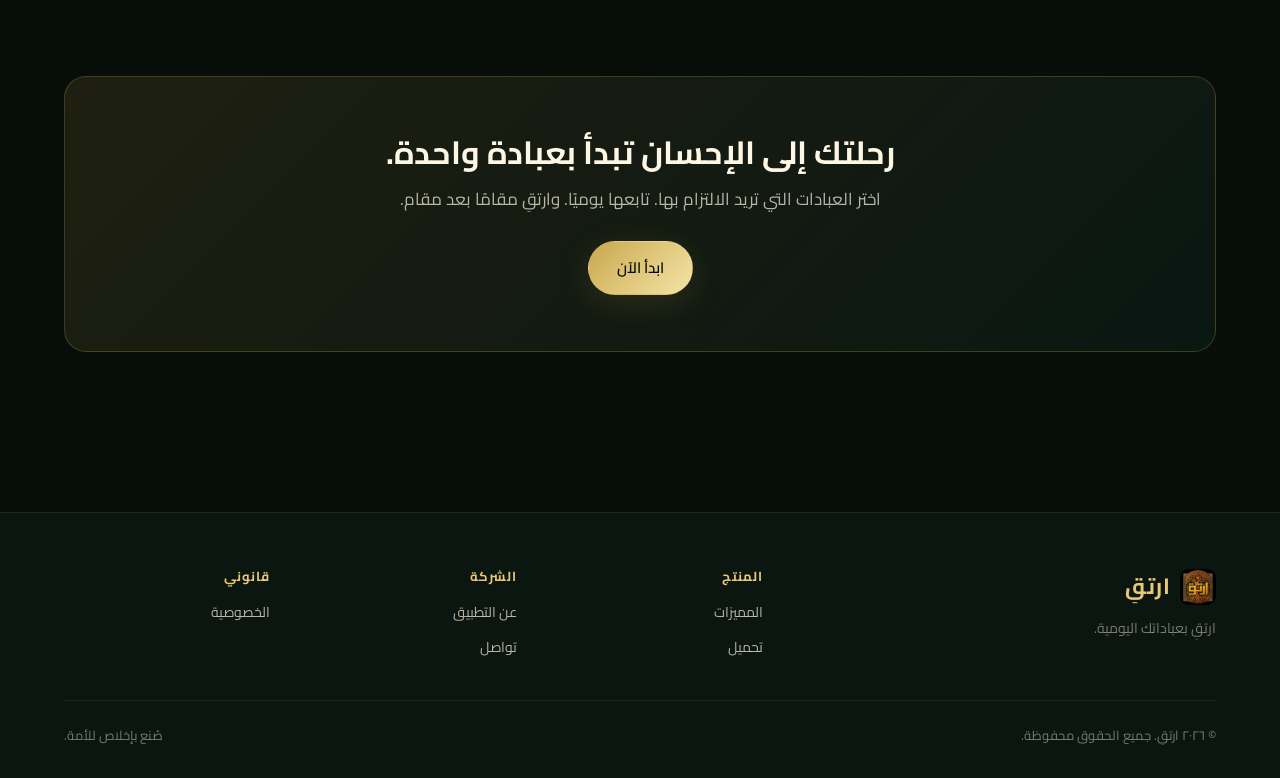
==== commit 42d9eb85: "Home: real Settings screenshot replaces mockup gap First real app screenshot — the Arabic Settings s" ====
--- a/index.html
+++ b/index.html
@@ -105,6 +105,30 @@
         </div>
       </section>
 
+      <!-- Live app preview -->
+      <section class="section app-preview">
+        <div class="container">
+          <div class="app-preview-grid">
+            <div class="app-preview-copy reveal">
+              <h2 class="section-title" data-i18n="homePreview.title">A real companion, not a mockup.</h2>
+              <p class="section-subtitle" data-i18n="homePreview.body">
+                Native right-to-left Arabic typography. Your current station sits in your profile, and every worship entry feeds your points and streak. Shown here: the Arabic Settings screen — Arabic-first by default.
+              </p>
+            </div>
+            <div class="app-preview-device reveal">
+              <img
+                src="assets/screenshots/settings-ar.jpg"
+                data-i18n-attr="alt:homePreview.imageAlt"
+                alt="Irtaqi settings screen in Arabic, showing the Tawbah level"
+                loading="lazy"
+                width="280"
+                height="610"
+              />
+            </div>
+          </div>
+        </div>
+      </section>
+
       <!-- Problem -->
       <section class="section">
         <div class="container content-narrow">
--- a/assets/css/styles.css
+++ b/assets/css/styles.css
@@ -1224,3 +1224,48 @@
   overflow: hidden; clip: rect(0,0,0,0);
   white-space: nowrap; border: 0;
 }
+
+/* ============================================================================
+   App preview — real device screenshot beside copy
+   ============================================================================ */
+.app-preview-grid {
+  display: grid;
+  grid-template-columns: 1fr 1fr;
+  gap: 64px;
+  align-items: center;
+  max-width: 1000px;
+  margin-inline: auto;
+}
+
+.app-preview-copy .section-title {
+  margin-bottom: 20px;
+}
+
+.app-preview-device {
+  display: flex;
+  justify-content: center;
+}
+
+.app-preview-device img {
+  display: block;
+  width: 280px;
+  max-width: 100%;
+  height: auto;
+  border-radius: 36px;
+  border: 6px solid #0a0f0c;
+  box-shadow:
+    0 0 0 1px var(--border-gold),
+    0 24px 60px rgba(0, 0, 0, 0.6),
+    0 8px 32px rgba(201, 168, 76, 0.12);
+}
+
+@media (max-width: 768px) {
+  .app-preview-grid {
+    grid-template-columns: 1fr;
+    gap: 40px;
+    text-align: center;
+  }
+  .app-preview-device img {
+    width: 240px;
+  }
+}
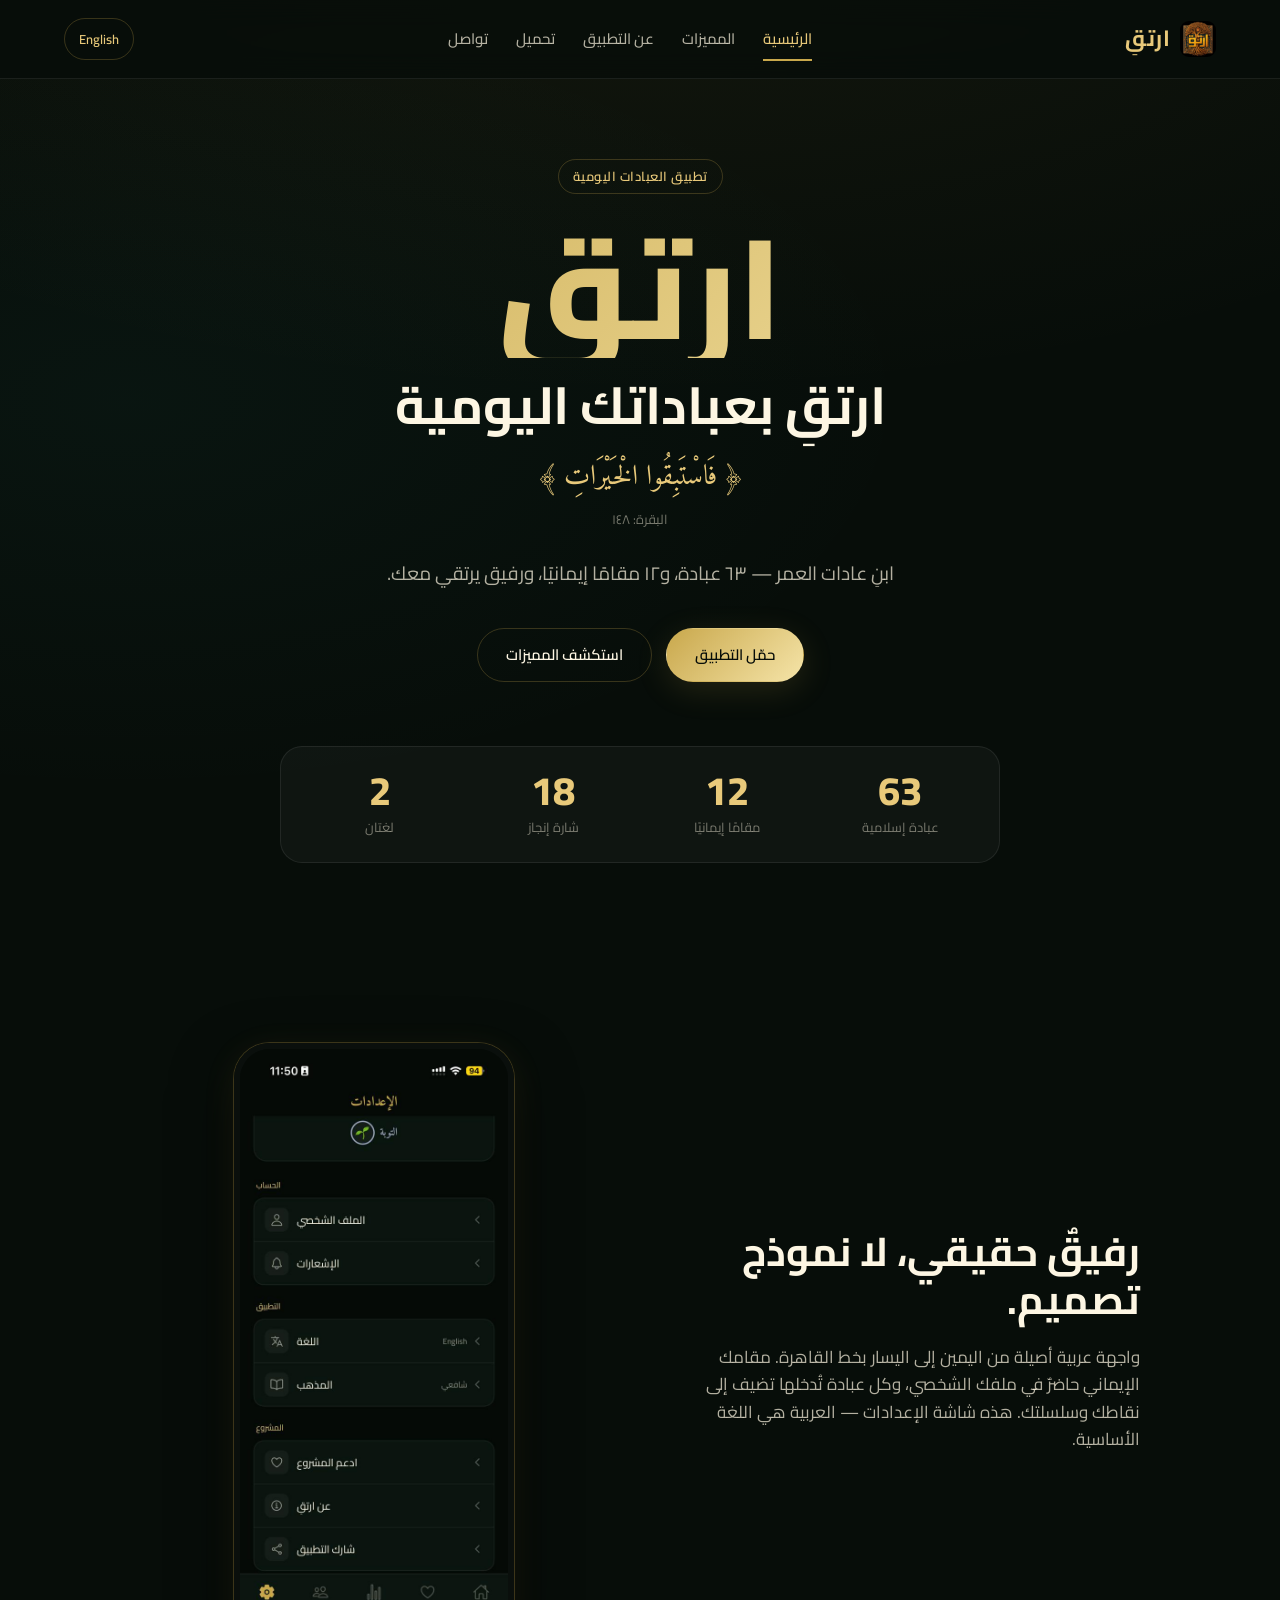
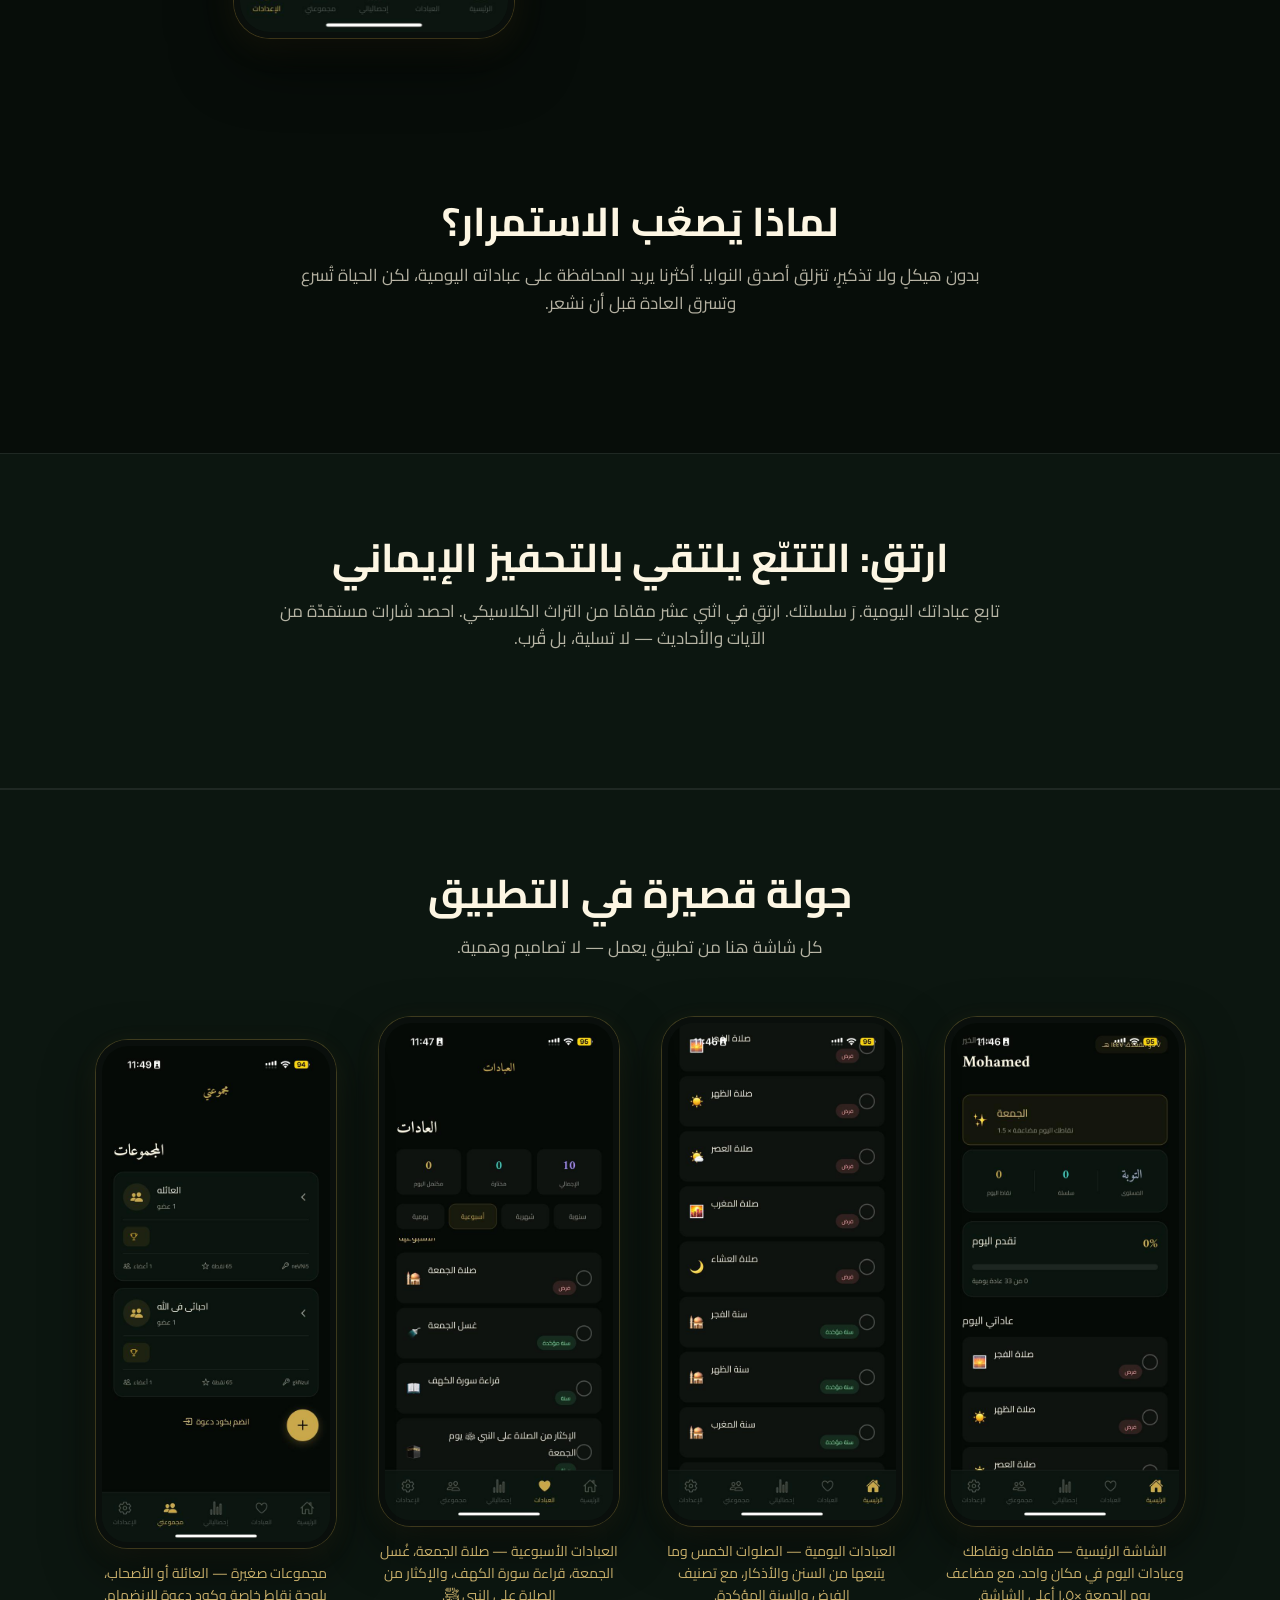
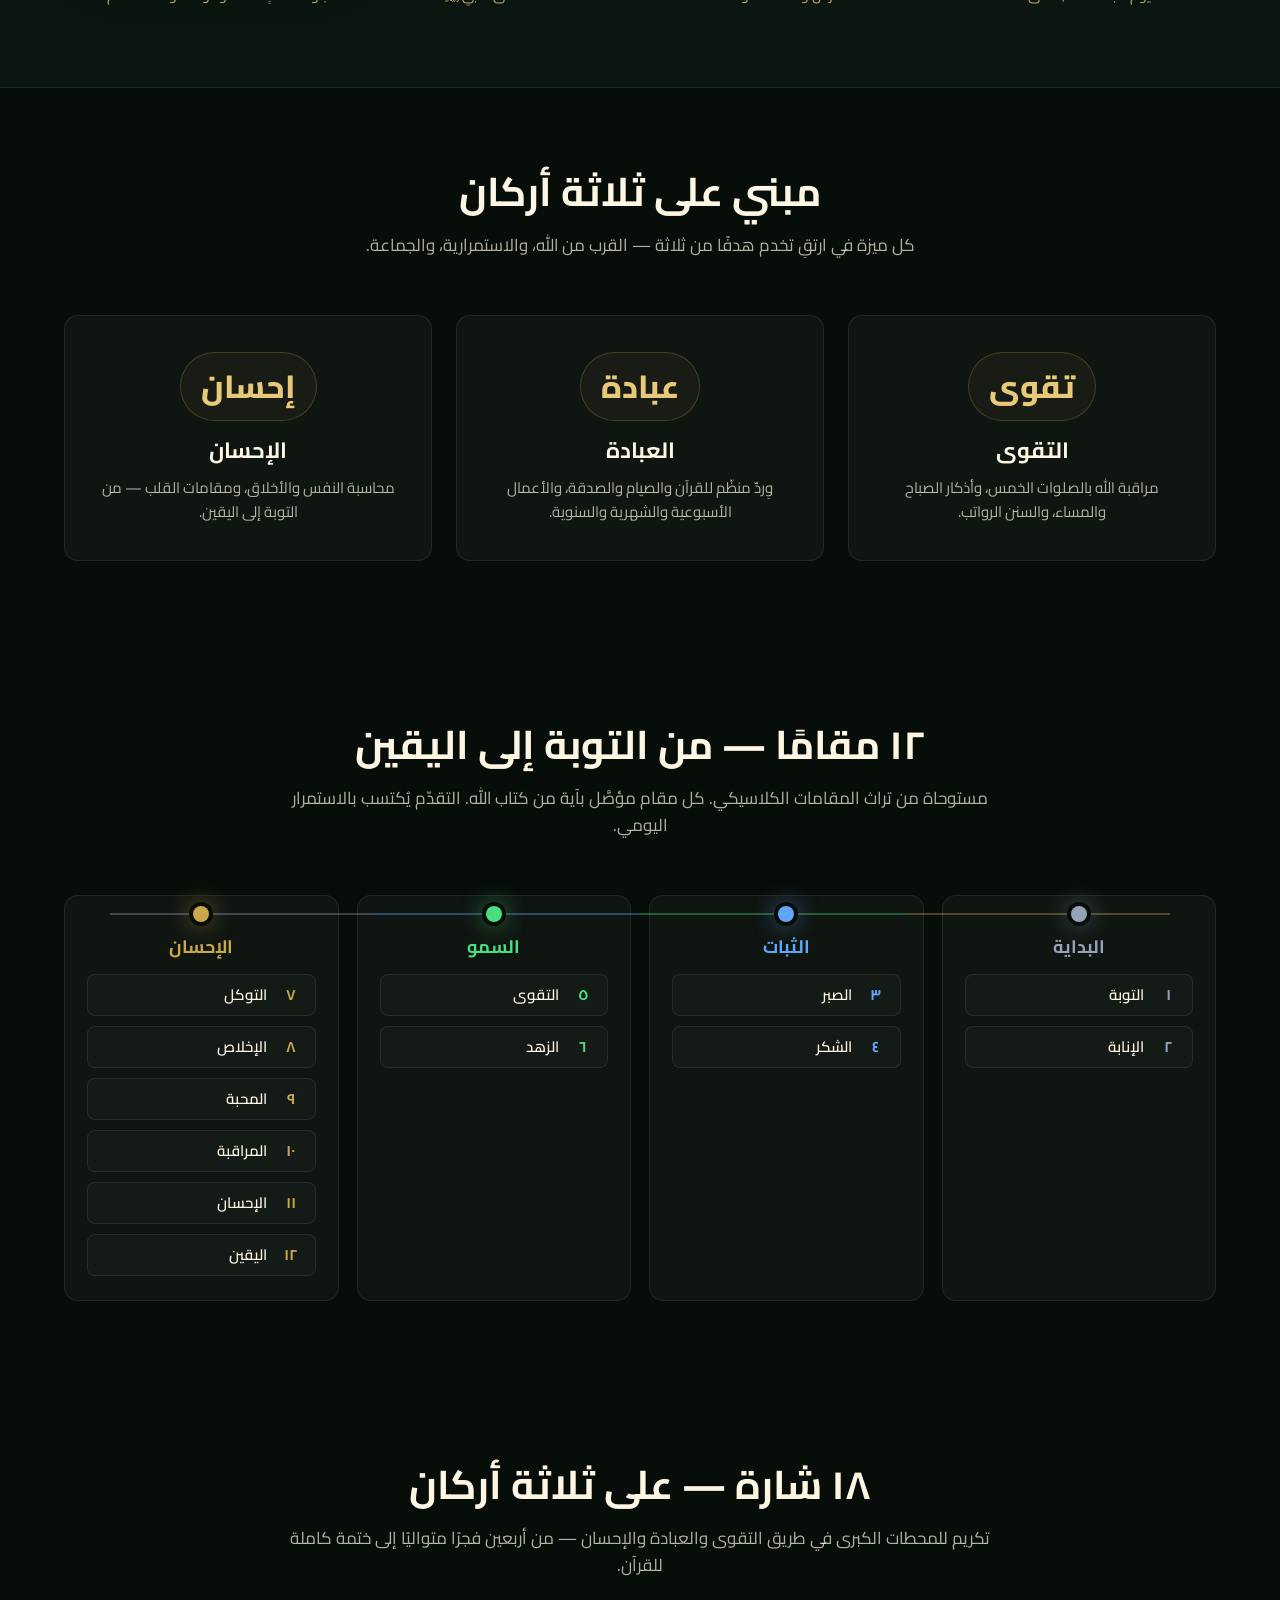
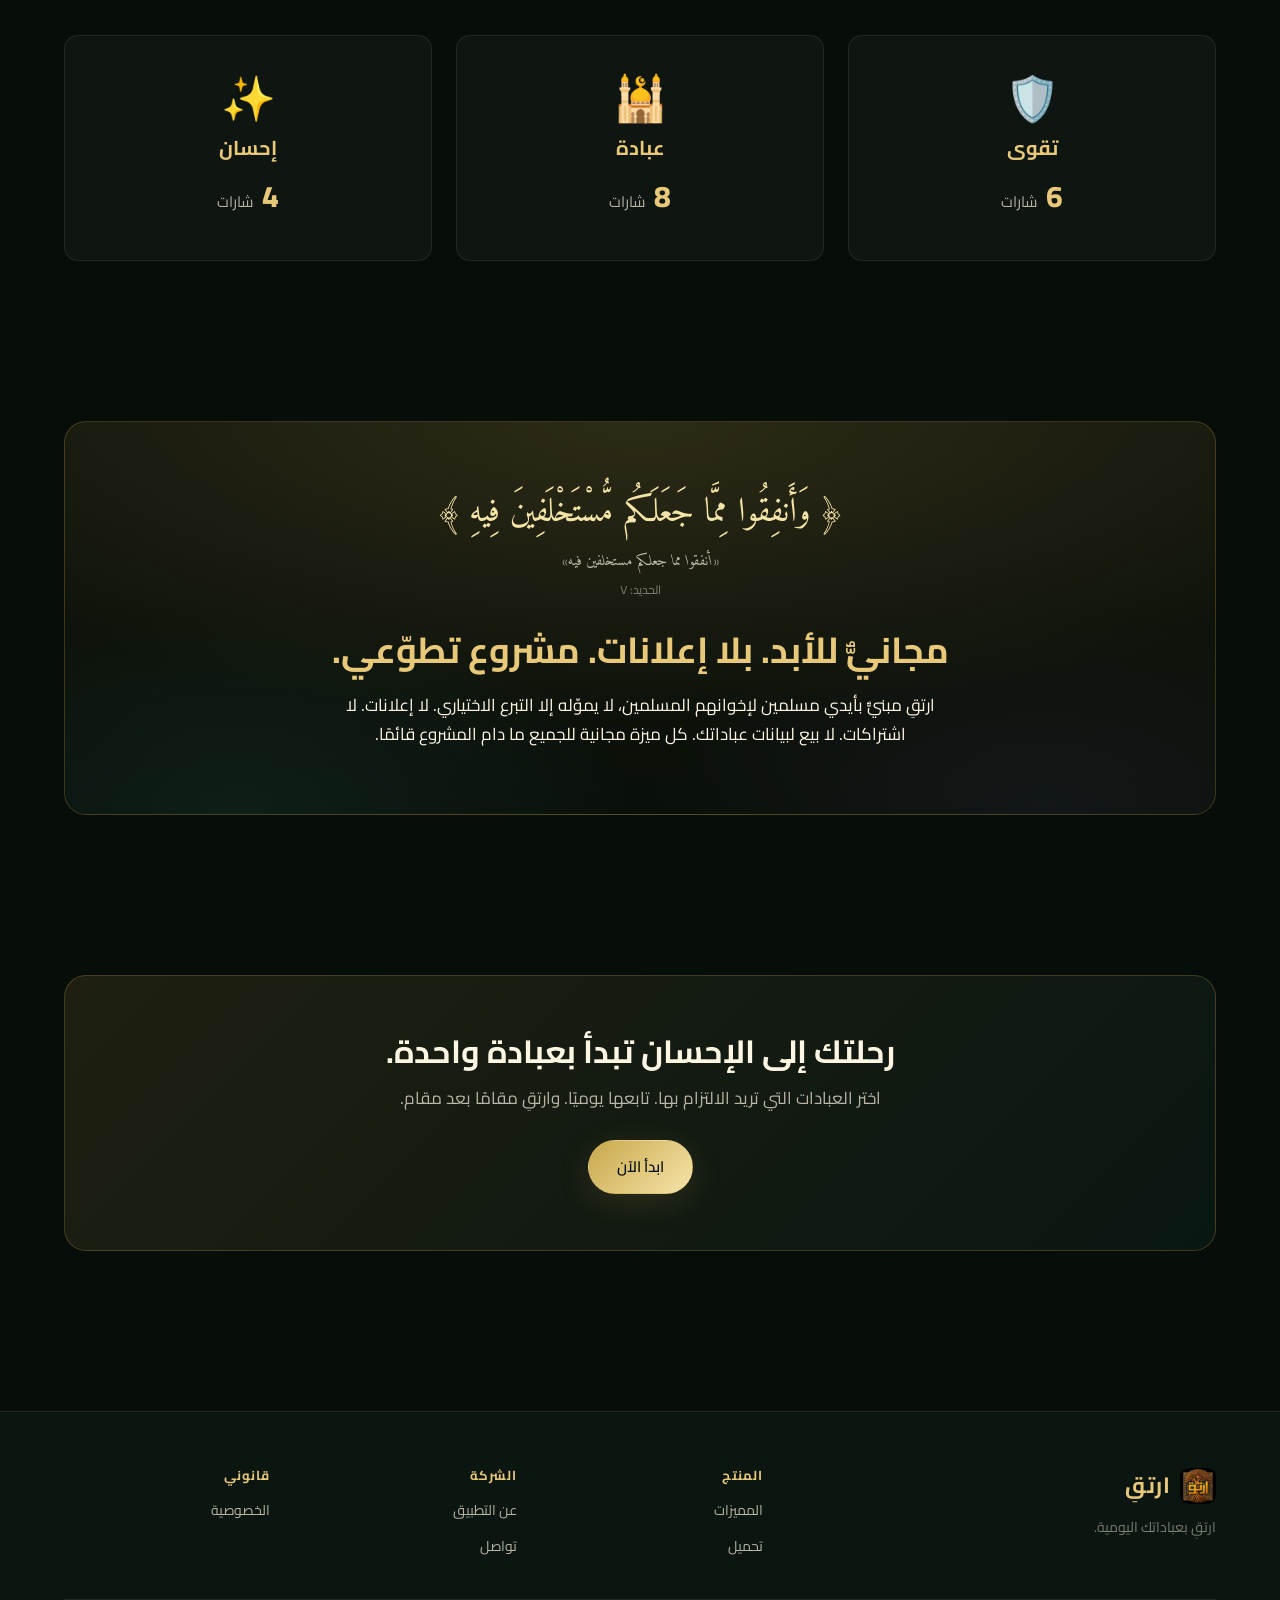
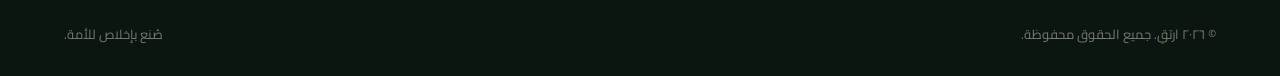
==== commit 4e68f9bb: "Site: real app screenshots across home, features, about, download Add 12 real iPhone screenshots fro" ====
--- a/index.html
+++ b/index.html
@@ -149,6 +149,62 @@
         </div>
       </section>
 
+      <!-- Tour gallery — four real screens -->
+      <section class="section section-alt">
+        <div class="container">
+          <div class="section-header reveal">
+            <h2 class="section-title" data-i18n="homeTour.title">A short tour of the app</h2>
+            <p class="section-subtitle" data-i18n="homeTour.subtitle">Every screen here is from a working app — no mockups.</p>
+          </div>
+          <div class="app-gallery app-gallery--four reveal">
+            <figure>
+              <img
+                src="assets/screenshots/home-friday.jpg"
+                data-i18n-attr="alt:homeTour.homeAlt"
+                alt="Irtaqi home screen with the Friday multiplier active"
+                loading="lazy"
+                width="240"
+                height="520"
+              />
+              <figcaption data-i18n="homeTour.homeCaption">Home — your station, today's points, and today's worship in one place.</figcaption>
+            </figure>
+            <figure>
+              <img
+                src="assets/screenshots/habits-daily-prayers.jpg"
+                data-i18n-attr="alt:homeTour.habitsAlt"
+                alt="Irtaqi daily worship list — fard prayers and sunan"
+                loading="lazy"
+                width="240"
+                height="520"
+              />
+              <figcaption data-i18n="homeTour.habitsCaption">Daily worship — the five prayers and their sunan, tagged by type.</figcaption>
+            </figure>
+            <figure>
+              <img
+                src="assets/screenshots/habits-weekly.jpg"
+                data-i18n-attr="alt:homeTour.weeklyAlt"
+                alt="Irtaqi weekly worship view"
+                loading="lazy"
+                width="240"
+                height="520"
+              />
+              <figcaption data-i18n="homeTour.weeklyCaption">Weekly worship — Jumu'ah, ghusl, Surat al-Kahf, salutations on the Prophet ﷺ.</figcaption>
+            </figure>
+            <figure>
+              <img
+                src="assets/screenshots/groups-list.jpg"
+                data-i18n-attr="alt:homeTour.groupsAlt"
+                alt="Irtaqi groups screen with two groups and a leaderboard"
+                loading="lazy"
+                width="240"
+                height="520"
+              />
+              <figcaption data-i18n="homeTour.groupsCaption">Small groups — family or friends, with a private leaderboard.</figcaption>
+            </figure>
+          </div>
+        </div>
+      </section>
+
       <!-- Pillars (Features) -->
       <section class="section">
         <div class="container">
--- a/assets/css/styles.css
+++ b/assets/css/styles.css
@@ -1269,3 +1269,73 @@
     width: 240px;
   }
 }
+
+/* ============================================================================
+   App gallery — row of multiple device screenshots (used on home tour, features,
+   download). Reuses .app-preview-device img styling for the device frame look.
+   ============================================================================ */
+.app-gallery {
+  display: grid;
+  gap: 32px;
+  align-items: end;
+  justify-items: center;
+  margin-inline: auto;
+  margin-top: 48px;
+}
+
+.app-gallery--three {
+  grid-template-columns: repeat(3, minmax(0, 1fr));
+  max-width: 920px;
+}
+
+.app-gallery--four {
+  grid-template-columns: repeat(4, minmax(0, 1fr));
+  max-width: 1100px;
+}
+
+.app-gallery figure {
+  display: flex;
+  flex-direction: column;
+  align-items: center;
+  margin: 0;
+  gap: 14px;
+}
+
+.app-gallery figure img {
+  display: block;
+  width: 100%;
+  max-width: 240px;
+  height: auto;
+  border-radius: 32px;
+  border: 6px solid #0a0f0c;
+  box-shadow:
+    0 0 0 1px var(--border-gold),
+    0 20px 50px rgba(0, 0, 0, 0.55),
+    0 6px 24px rgba(201, 168, 76, 0.10);
+}
+
+.app-gallery figcaption {
+  font-size: 14px;
+  color: var(--ink-soft, #e8c97a);
+  text-align: center;
+  opacity: 0.85;
+  max-width: 240px;
+}
+
+@media (max-width: 900px) {
+  .app-gallery--four {
+    grid-template-columns: repeat(2, minmax(0, 1fr));
+    max-width: 560px;
+  }
+}
+
+@media (max-width: 640px) {
+  .app-gallery--three,
+  .app-gallery--four {
+    grid-template-columns: 1fr;
+    max-width: 320px;
+  }
+  .app-gallery figure img {
+    max-width: 260px;
+  }
+}
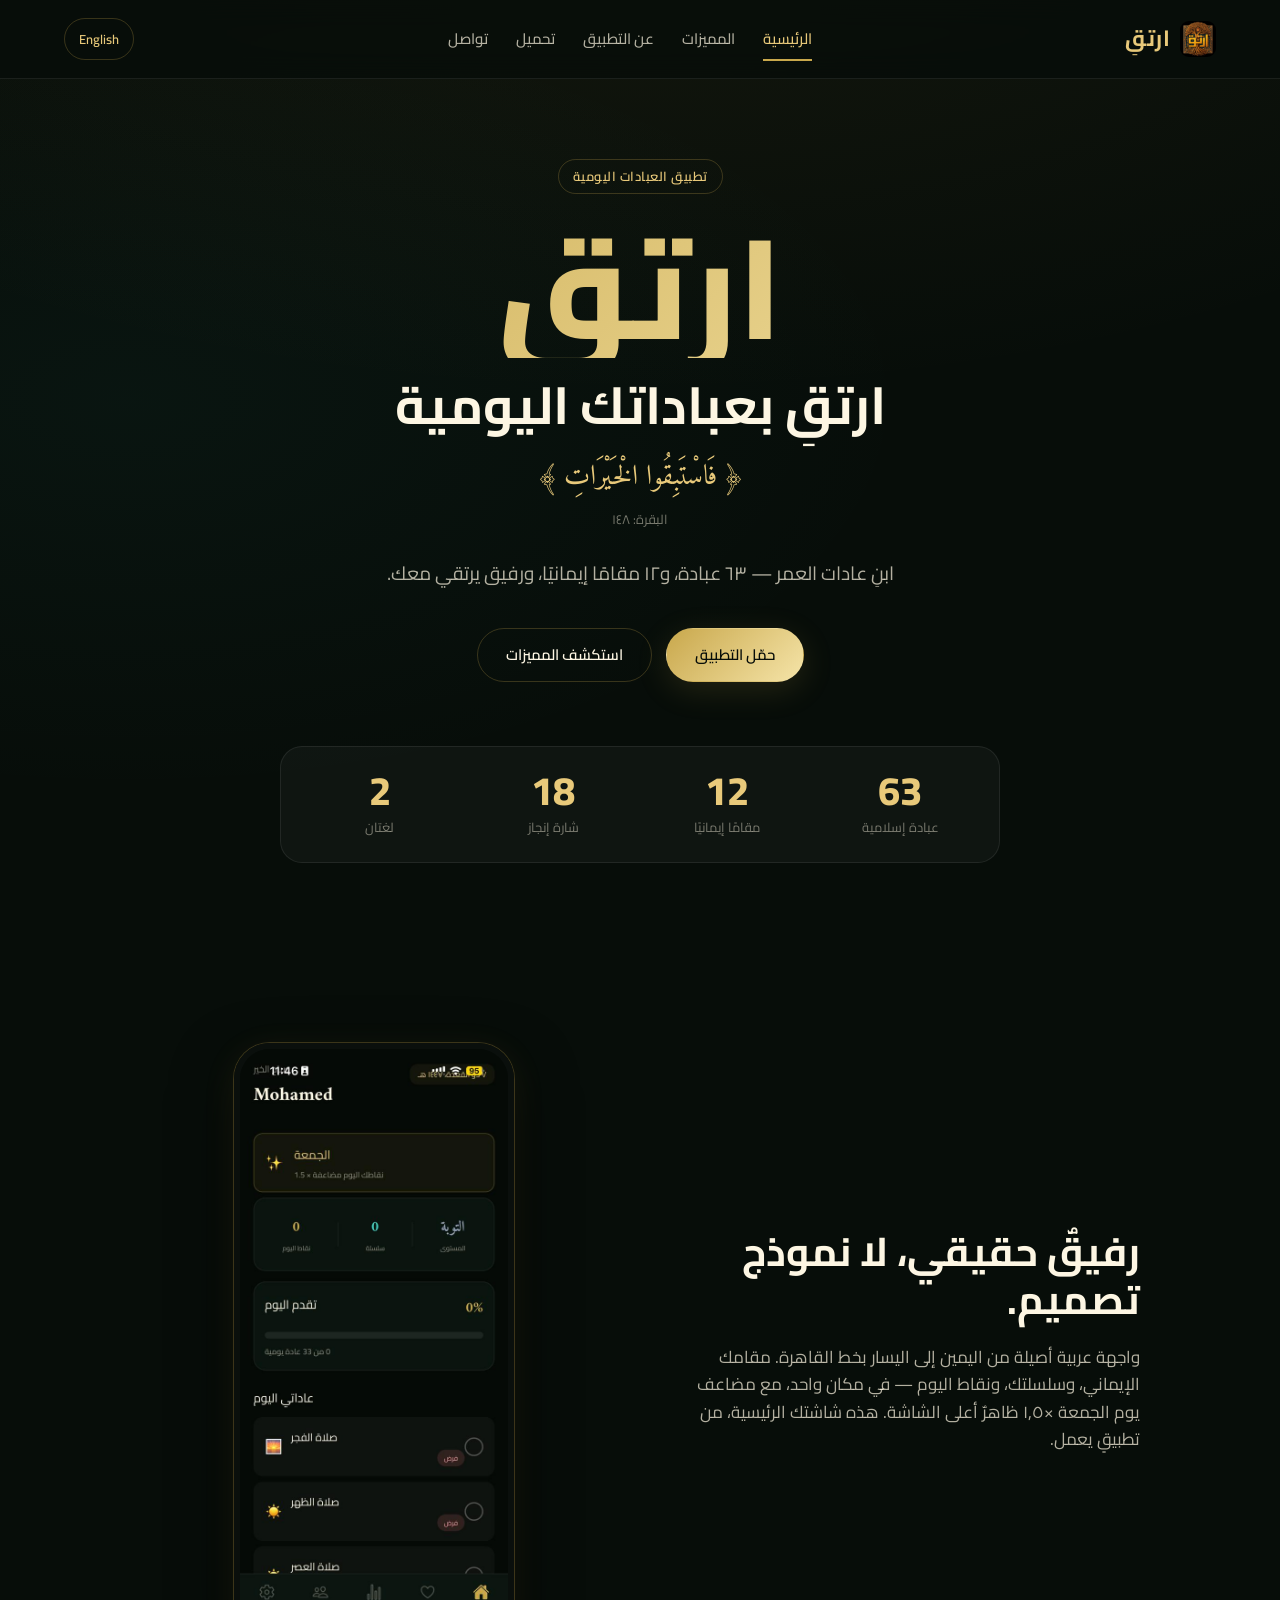
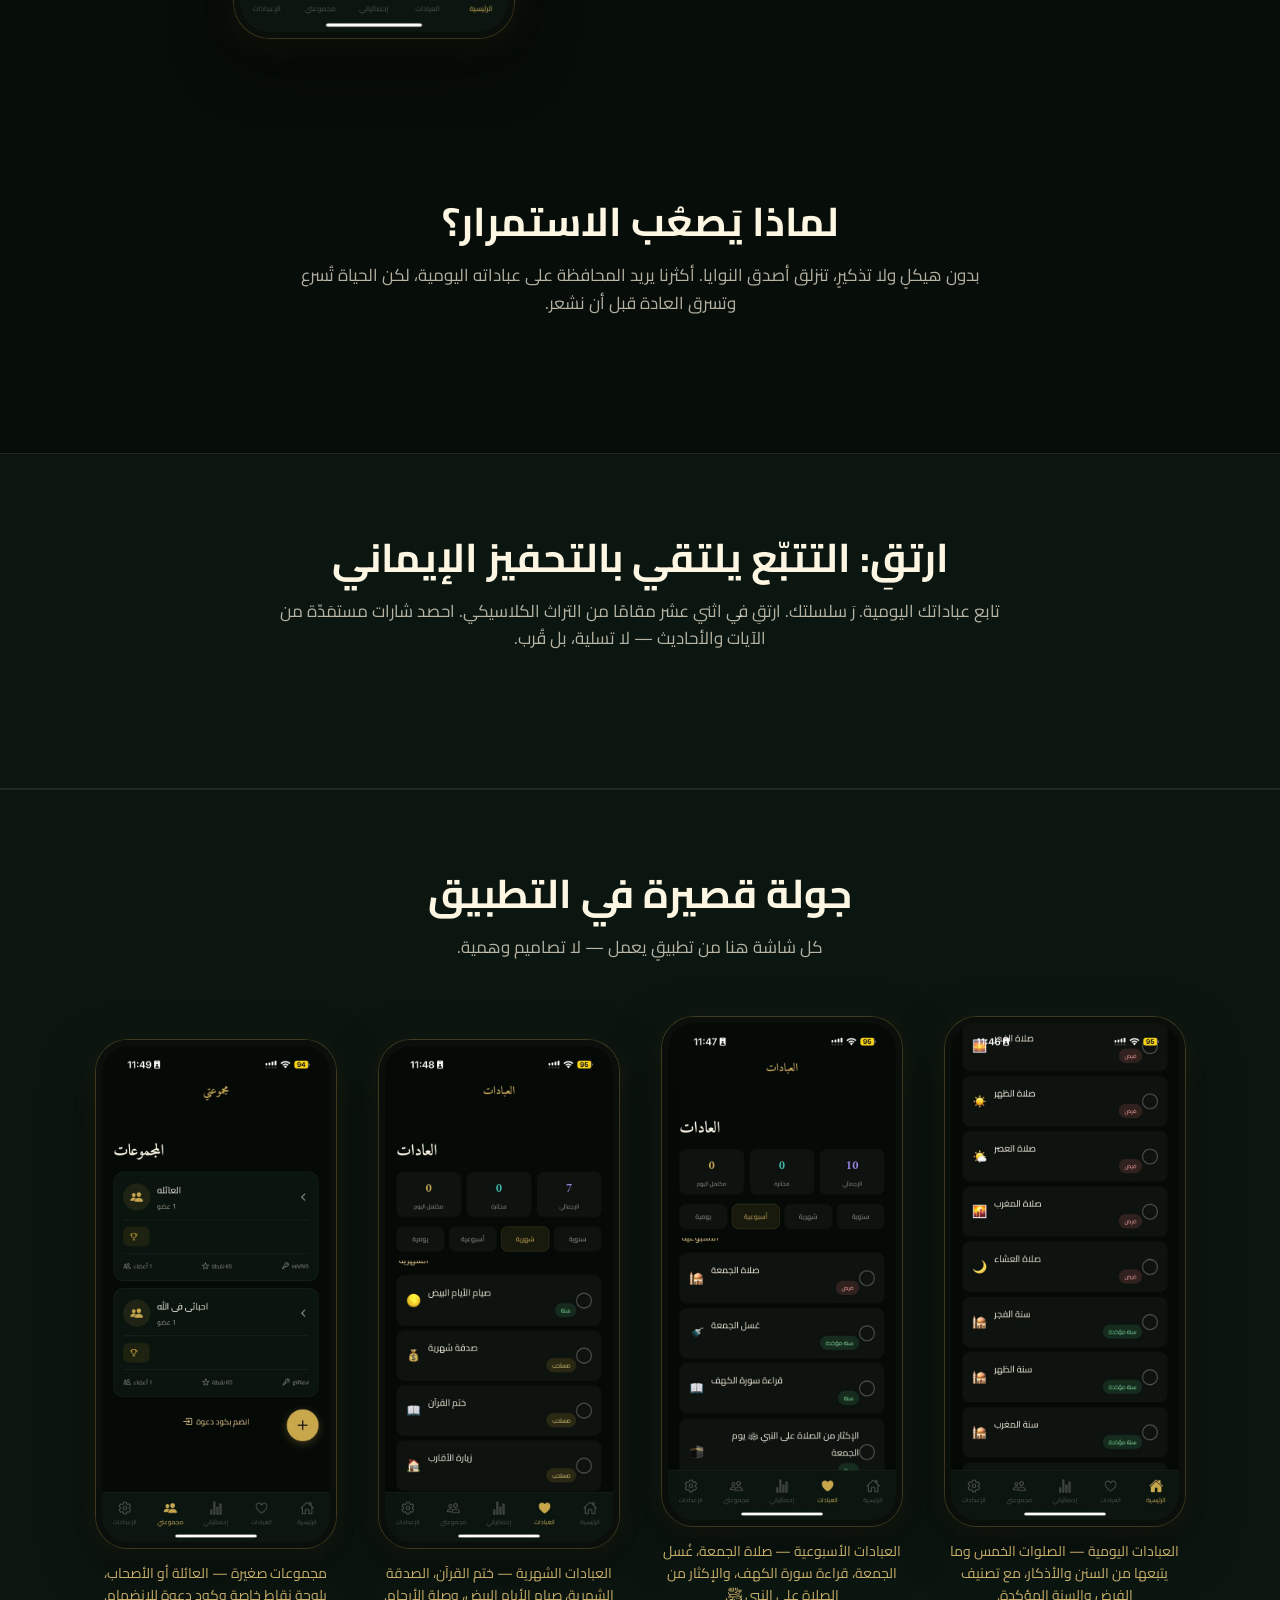
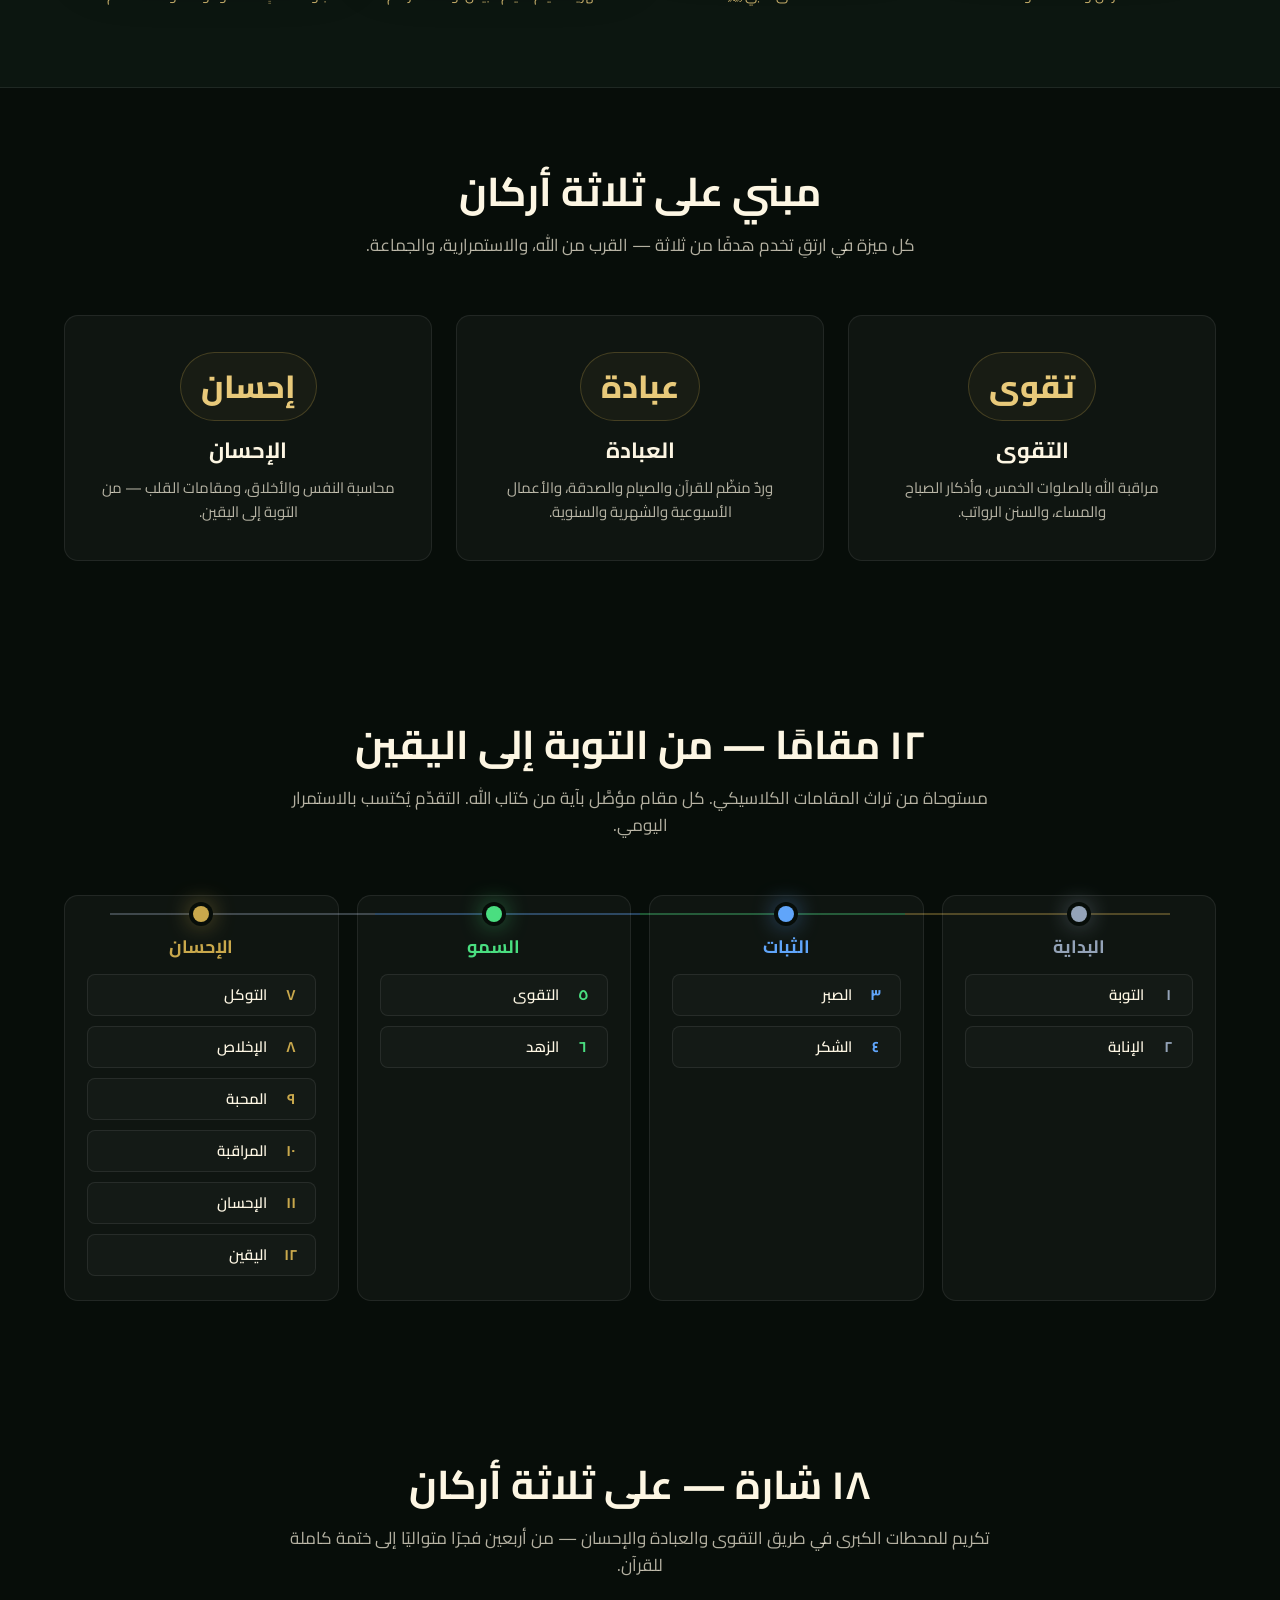
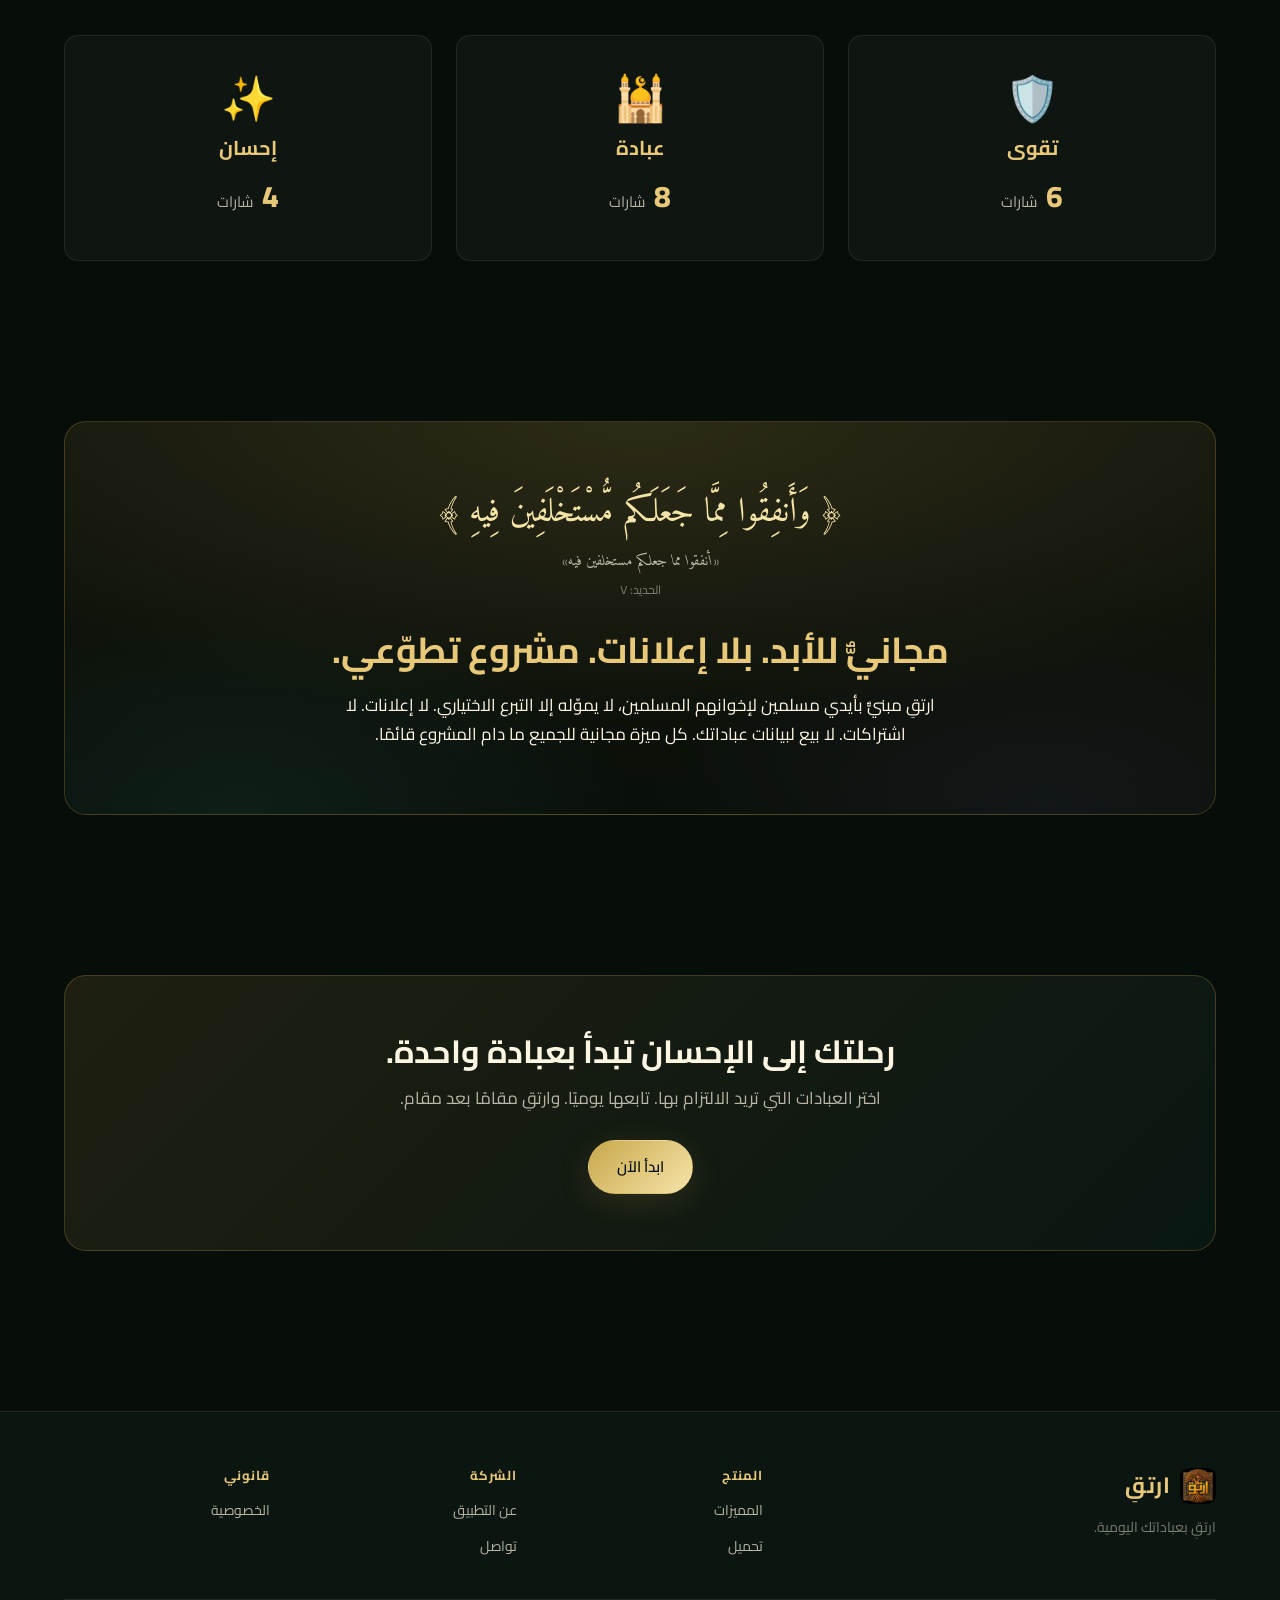
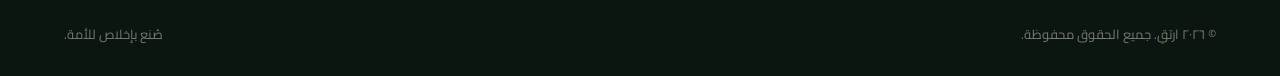
==== commit 1940415c: "Home: swap settings preview for home screen, retire repeated home from tour The "real companion, not" ====
--- a/index.html
+++ b/index.html
@@ -117,9 +117,9 @@
             </div>
             <div class="app-preview-device reveal">
               <img
-                src="assets/screenshots/settings-ar.jpg"
+                src="assets/screenshots/home-friday.jpg"
                 data-i18n-attr="alt:homePreview.imageAlt"
-                alt="Irtaqi settings screen in Arabic, showing the Tawbah level"
+                alt="Irtaqi home screen in Arabic, showing the Tawbah station and the Friday multiplier"
                 loading="lazy"
                 width="280"
                 height="610"
@@ -159,25 +159,14 @@
           <div class="app-gallery app-gallery--four reveal">
             <figure>
               <img
-                src="assets/screenshots/home-friday.jpg"
-                data-i18n-attr="alt:homeTour.homeAlt"
-                alt="Irtaqi home screen with the Friday multiplier active"
+                src="assets/screenshots/habits-daily-prayers.jpg"
+                data-i18n-attr="alt:homeTour.dailyAlt"
+                alt="Irtaqi daily worship list — fard prayers and sunan"
                 loading="lazy"
                 width="240"
                 height="520"
               />
-              <figcaption data-i18n="homeTour.homeCaption">Home — your station, today's points, and today's worship in one place.</figcaption>
-            </figure>
-            <figure>
-              <img
-                src="assets/screenshots/habits-daily-prayers.jpg"
-                data-i18n-attr="alt:homeTour.habitsAlt"
-                alt="Irtaqi daily worship list — fard prayers and sunan"
-                loading="lazy"
-                width="240"
-                height="520"
-              />
-              <figcaption data-i18n="homeTour.habitsCaption">Daily worship — the five prayers and their sunan, tagged by type.</figcaption>
+              <figcaption data-i18n="homeTour.dailyCaption">Daily worship — the five prayers and their sunan, tagged by type.</figcaption>
             </figure>
             <figure>
               <img
@@ -189,6 +178,17 @@
                 height="520"
               />
               <figcaption data-i18n="homeTour.weeklyCaption">Weekly worship — Jumu'ah, ghusl, Surat al-Kahf, salutations on the Prophet ﷺ.</figcaption>
+            </figure>
+            <figure>
+              <img
+                src="assets/screenshots/habits-monthly.jpg"
+                data-i18n-attr="alt:homeTour.monthlyAlt"
+                alt="Irtaqi monthly worship view — Ayyam Beed fasting, monthly sadaqah, khatm of the Qur'an"
+                loading="lazy"
+                width="240"
+                height="520"
+              />
+              <figcaption data-i18n="homeTour.monthlyCaption">Monthly worship — completing a khatm of the Qur'an, monthly sadaqah, fasting the white days.</figcaption>
             </figure>
             <figure>
               <img
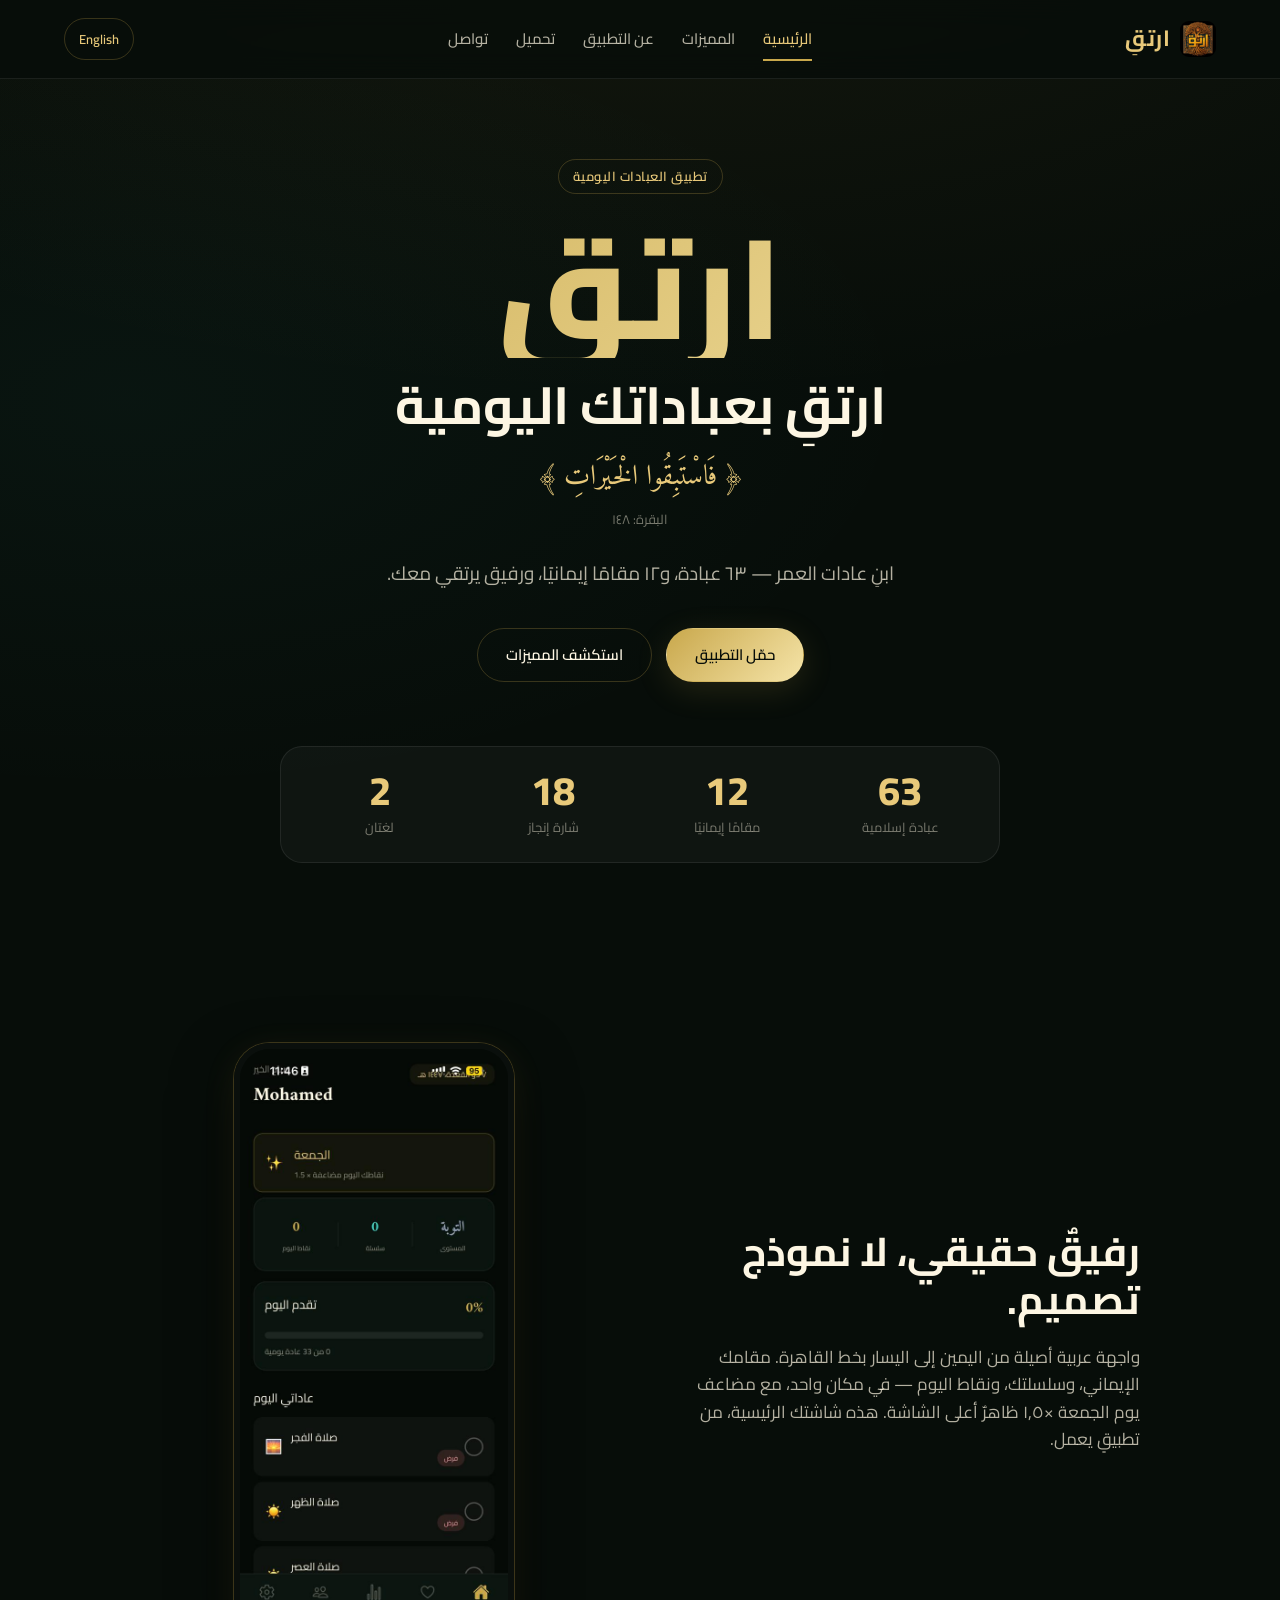
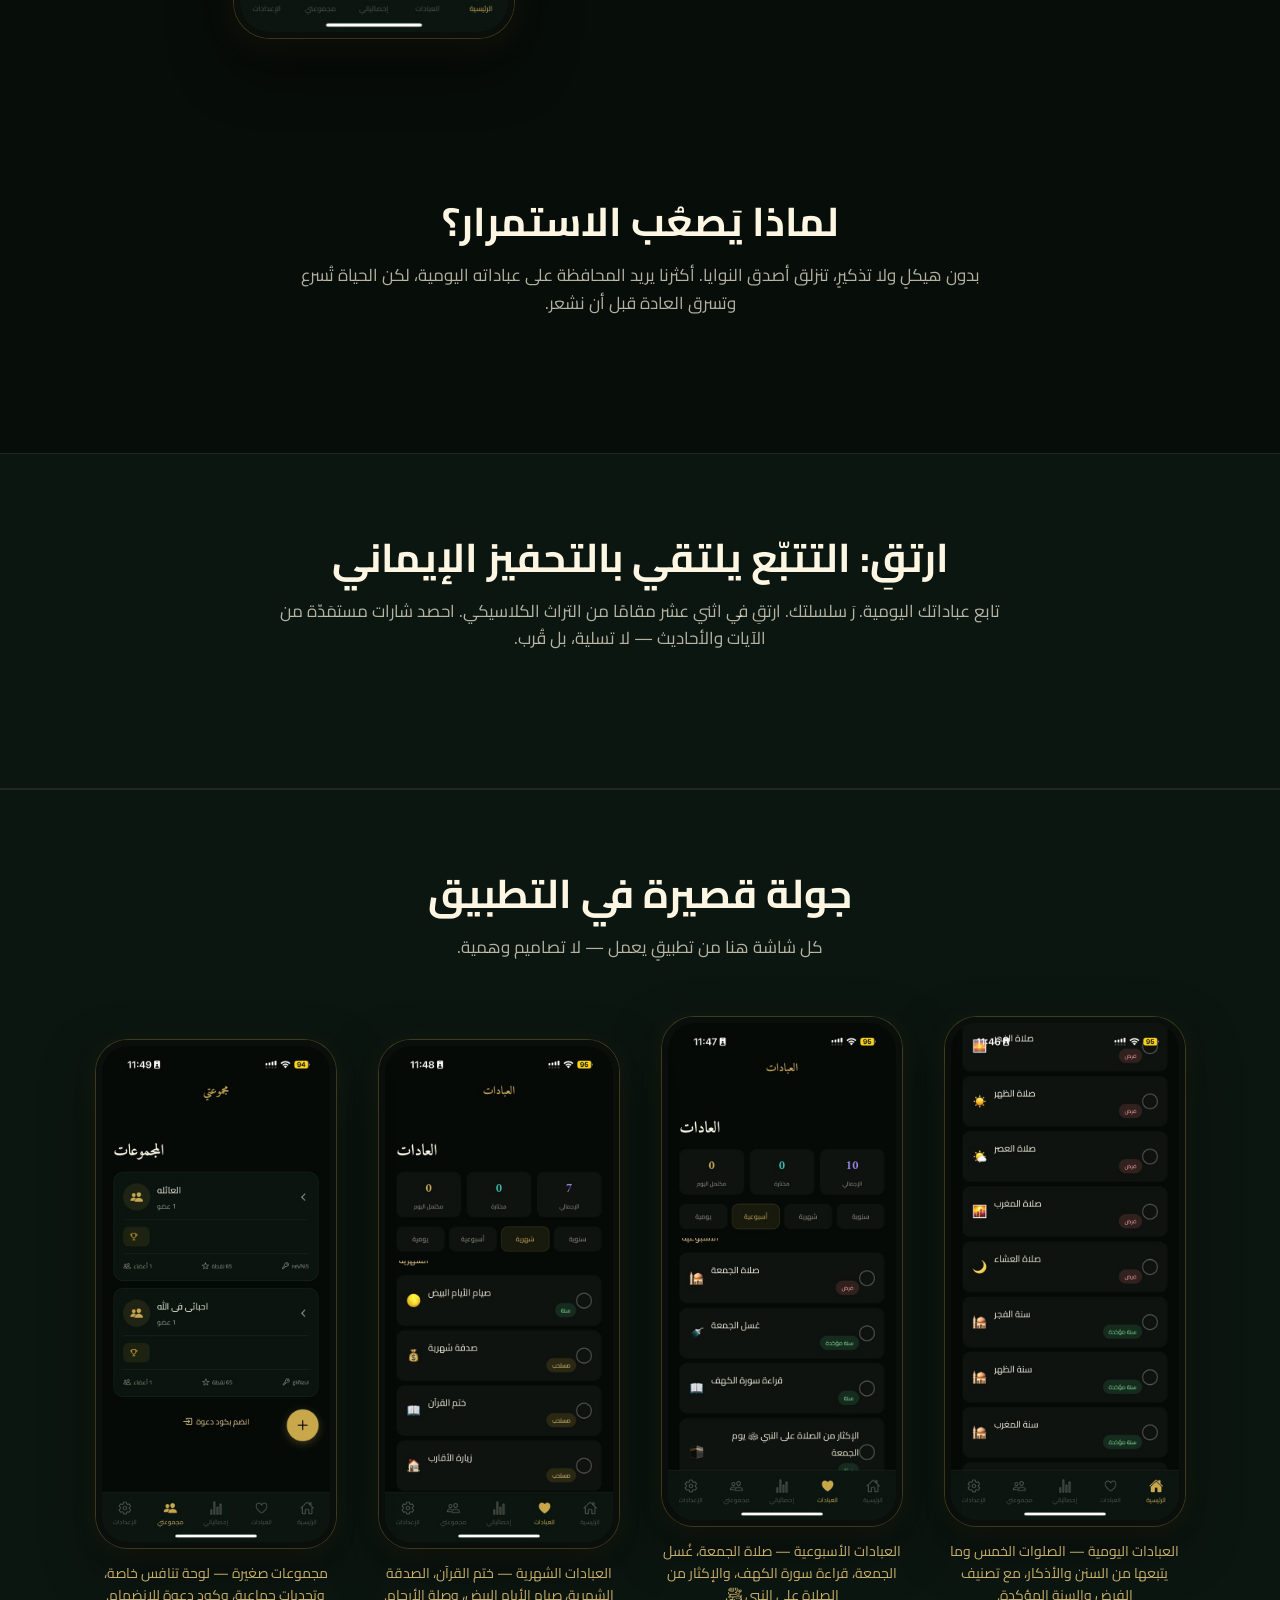
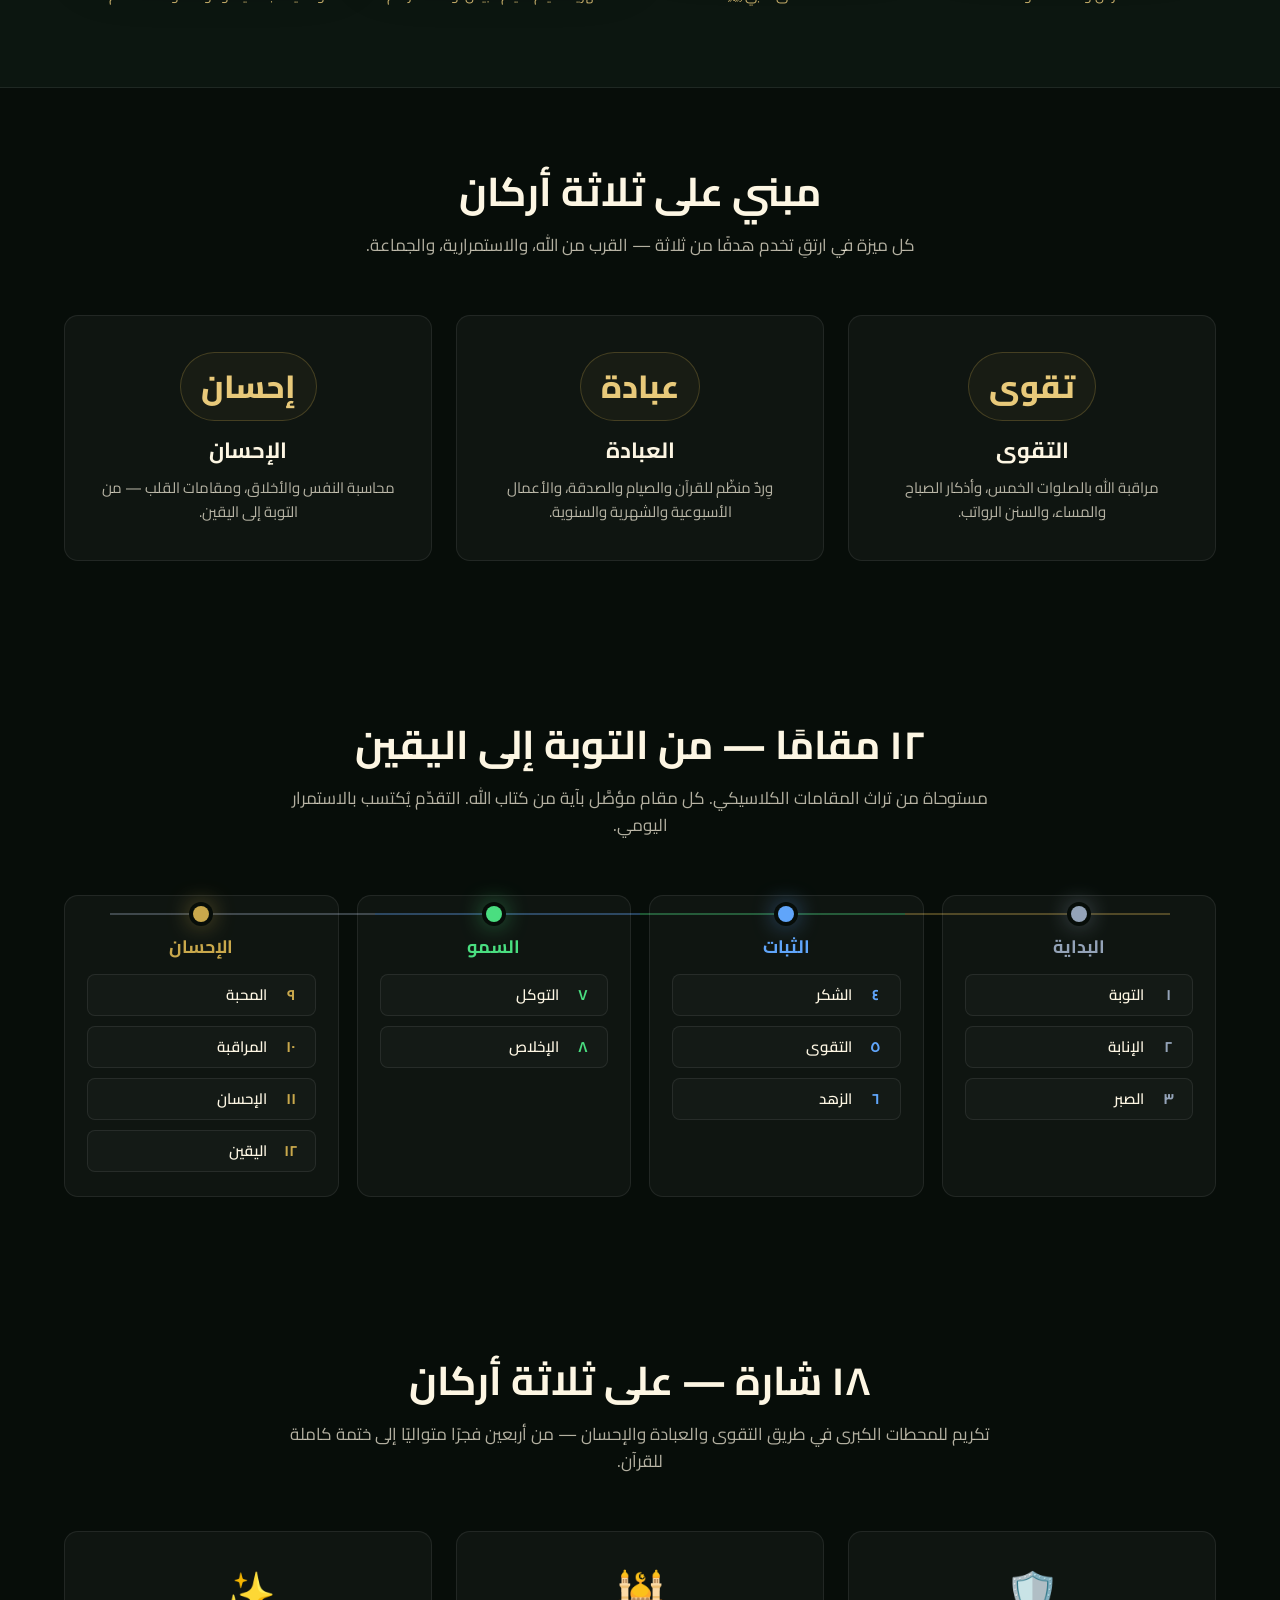
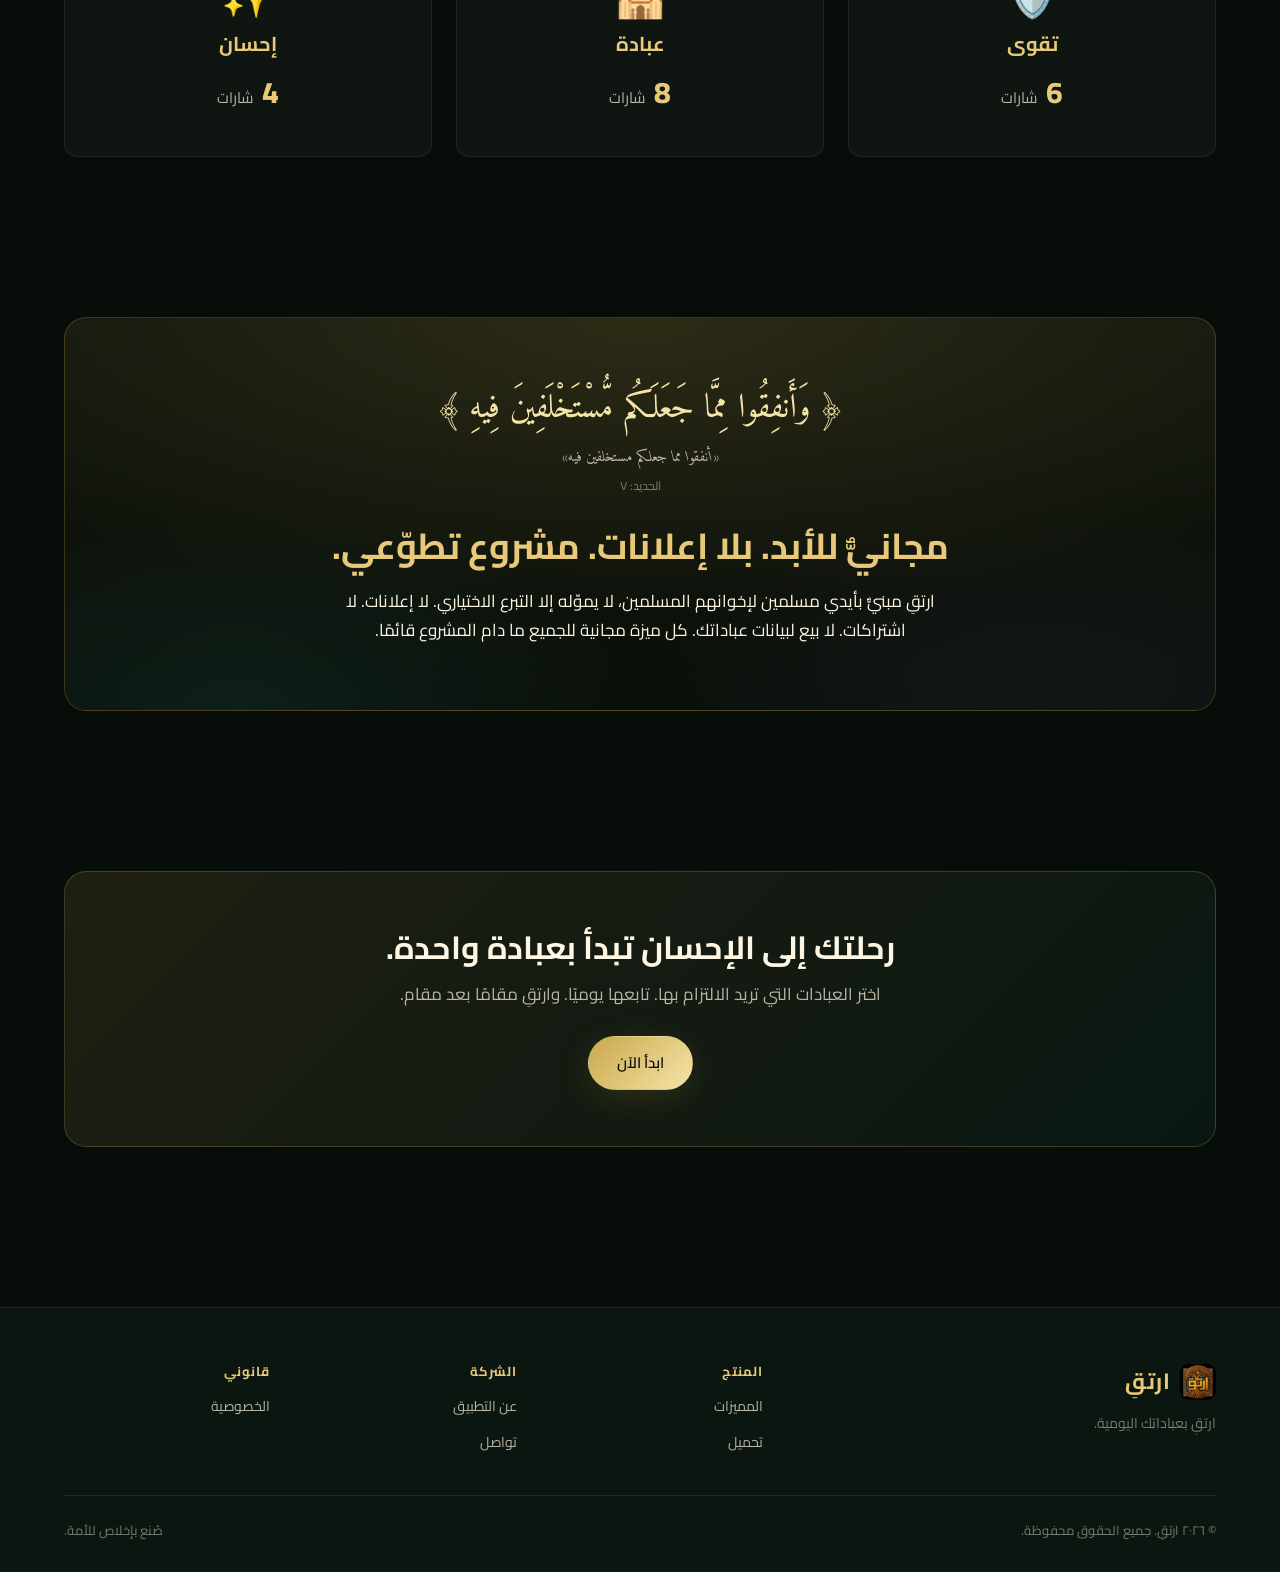
==== commit aedced6f: "feat(web): sync site with latest app features - Fix levels timeline: correct groupings now match lev" ====
--- a/index.html
+++ b/index.html
@@ -248,30 +248,30 @@
               <ol class="level-group-list">
                 <li><span class="level-num">١</span><span class="level-name">التوبة</span></li>
                 <li><span class="level-num">٢</span><span class="level-name">الإنابة</span></li>
+                <li><span class="level-num">٣</span><span class="level-name">الصبر</span></li>
               </ol>
             </div>
             <div class="level-group reveal" style="--lg-color: #60a5fa;">
               <div class="level-group-dot"></div>
               <h3 class="level-group-title" data-i18n="homeLevels.groups.steadfast">Steadfastness</h3>
               <ol class="level-group-list">
-                <li><span class="level-num">٣</span><span class="level-name">الصبر</span></li>
                 <li><span class="level-num">٤</span><span class="level-name">الشكر</span></li>
+                <li><span class="level-num">٥</span><span class="level-name">التقوى</span></li>
+                <li><span class="level-num">٦</span><span class="level-name">الزهد</span></li>
               </ol>
             </div>
             <div class="level-group reveal" style="--lg-color: #4ade80;">
               <div class="level-group-dot"></div>
               <h3 class="level-group-title" data-i18n="homeLevels.groups.elevation">Elevation</h3>
               <ol class="level-group-list">
-                <li><span class="level-num">٥</span><span class="level-name">التقوى</span></li>
-                <li><span class="level-num">٦</span><span class="level-name">الزهد</span></li>
+                <li><span class="level-num">٧</span><span class="level-name">التوكل</span></li>
+                <li><span class="level-num">٨</span><span class="level-name">الإخلاص</span></li>
               </ol>
             </div>
             <div class="level-group reveal" style="--lg-color: #c9a84c;">
               <div class="level-group-dot"></div>
               <h3 class="level-group-title" data-i18n="homeLevels.groups.ihsan">Excellence</h3>
               <ol class="level-group-list">
-                <li><span class="level-num">٧</span><span class="level-name">التوكل</span></li>
-                <li><span class="level-num">٨</span><span class="level-name">الإخلاص</span></li>
                 <li><span class="level-num">٩</span><span class="level-name">المحبة</span></li>
                 <li><span class="level-num">١٠</span><span class="level-name">المراقبة</span></li>
                 <li><span class="level-num">١١</span><span class="level-name">الإحسان</span></li>
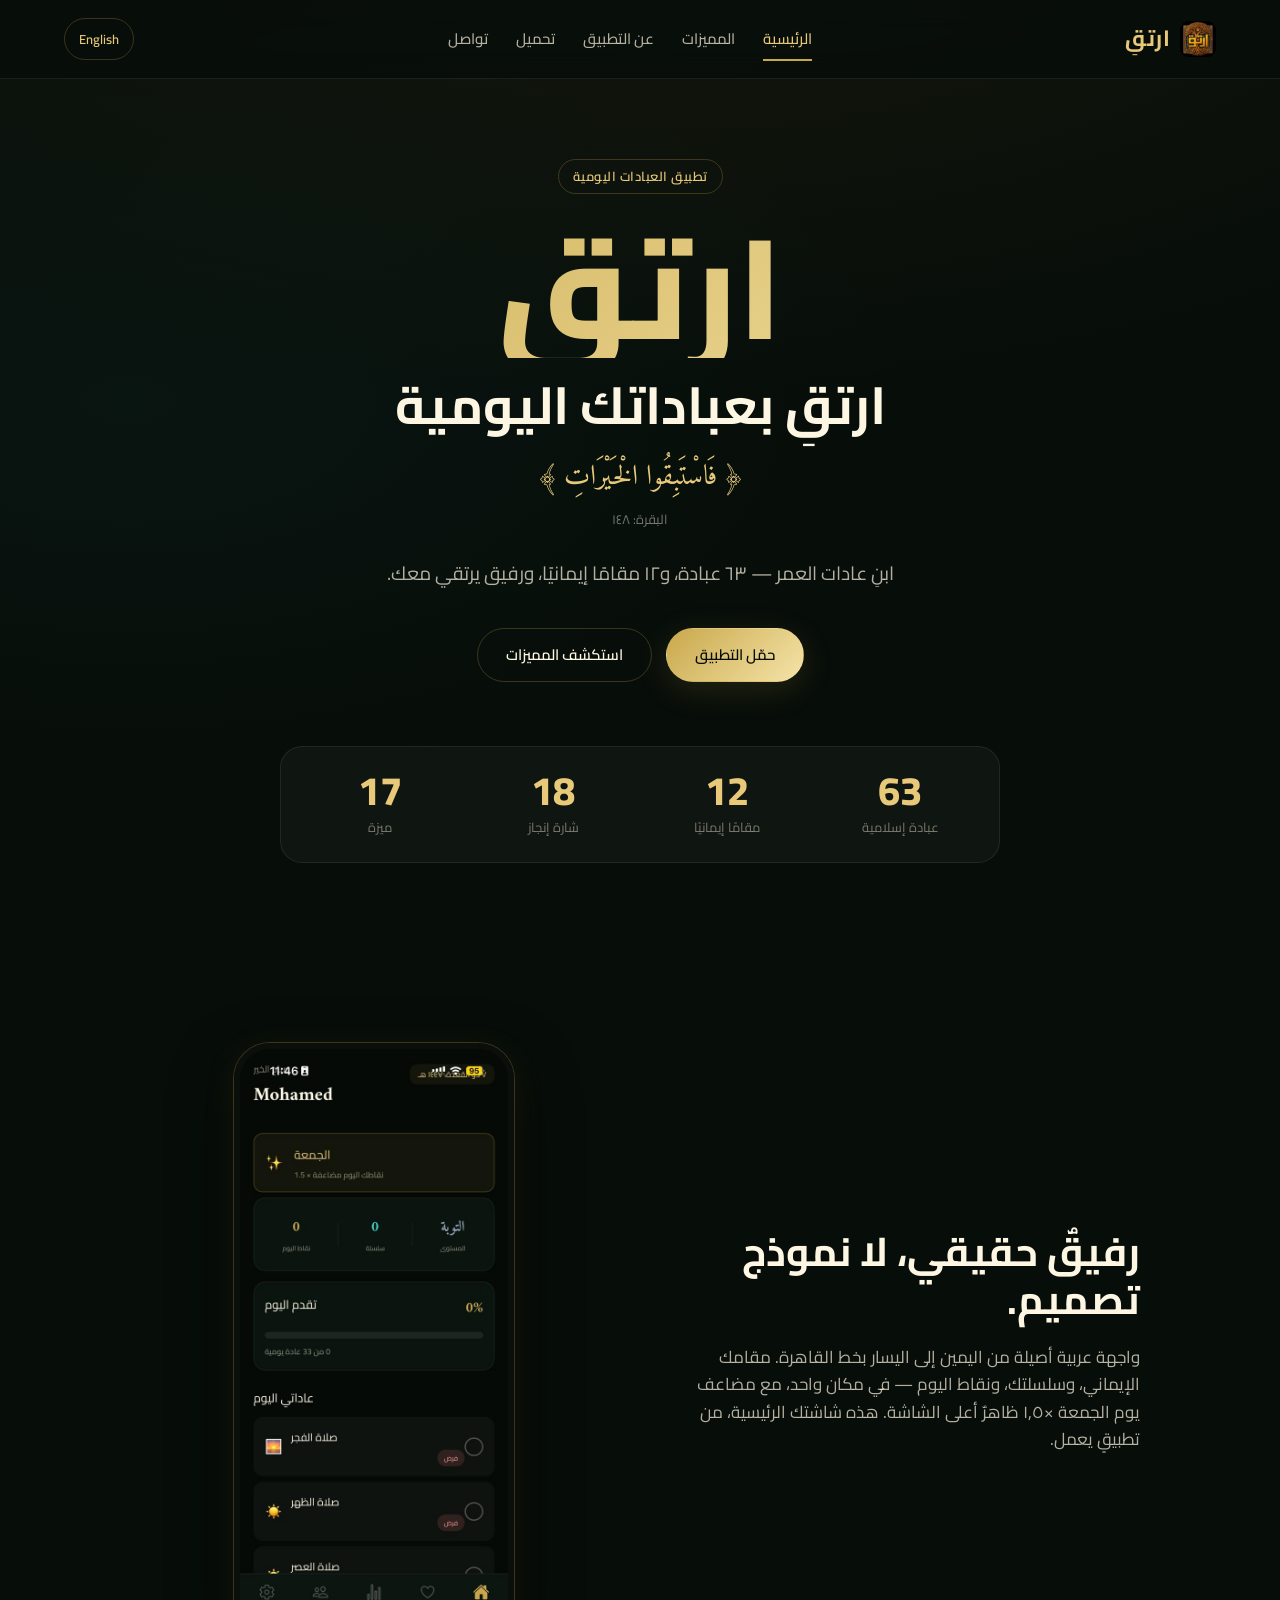
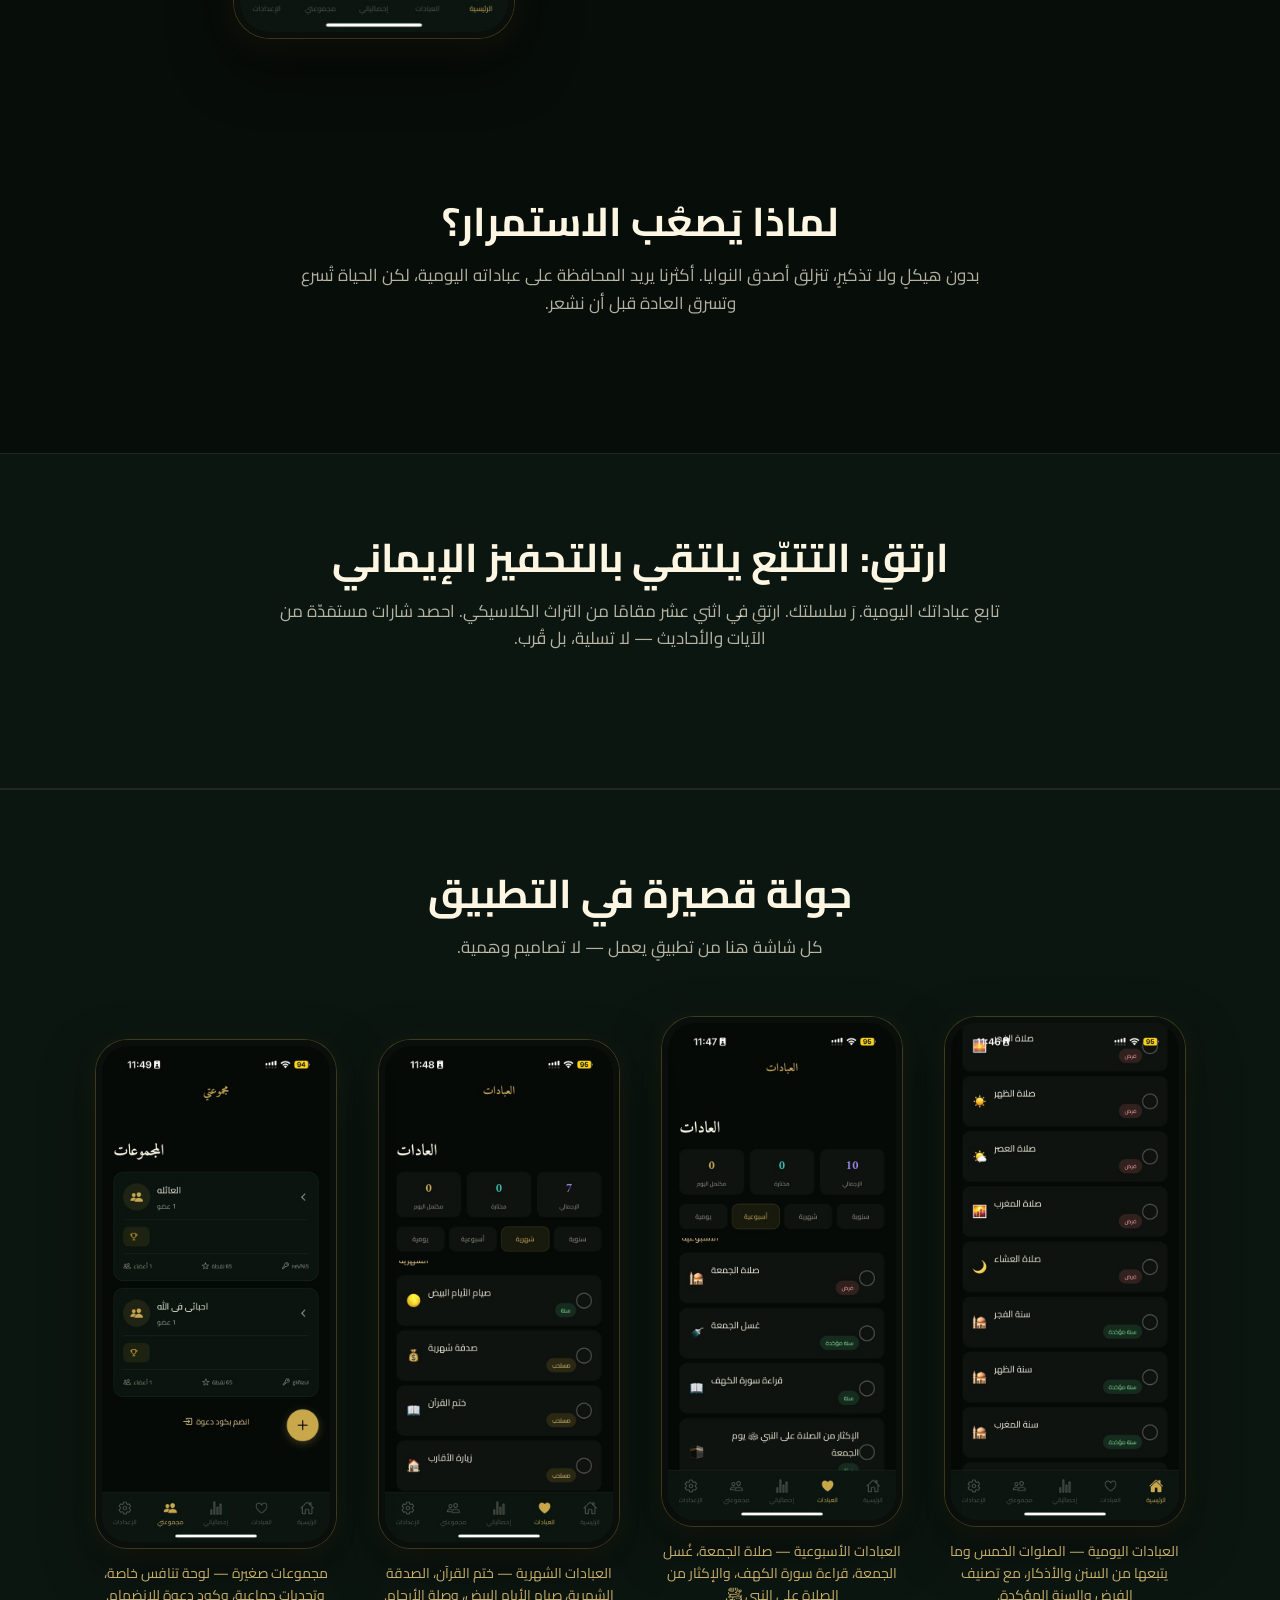
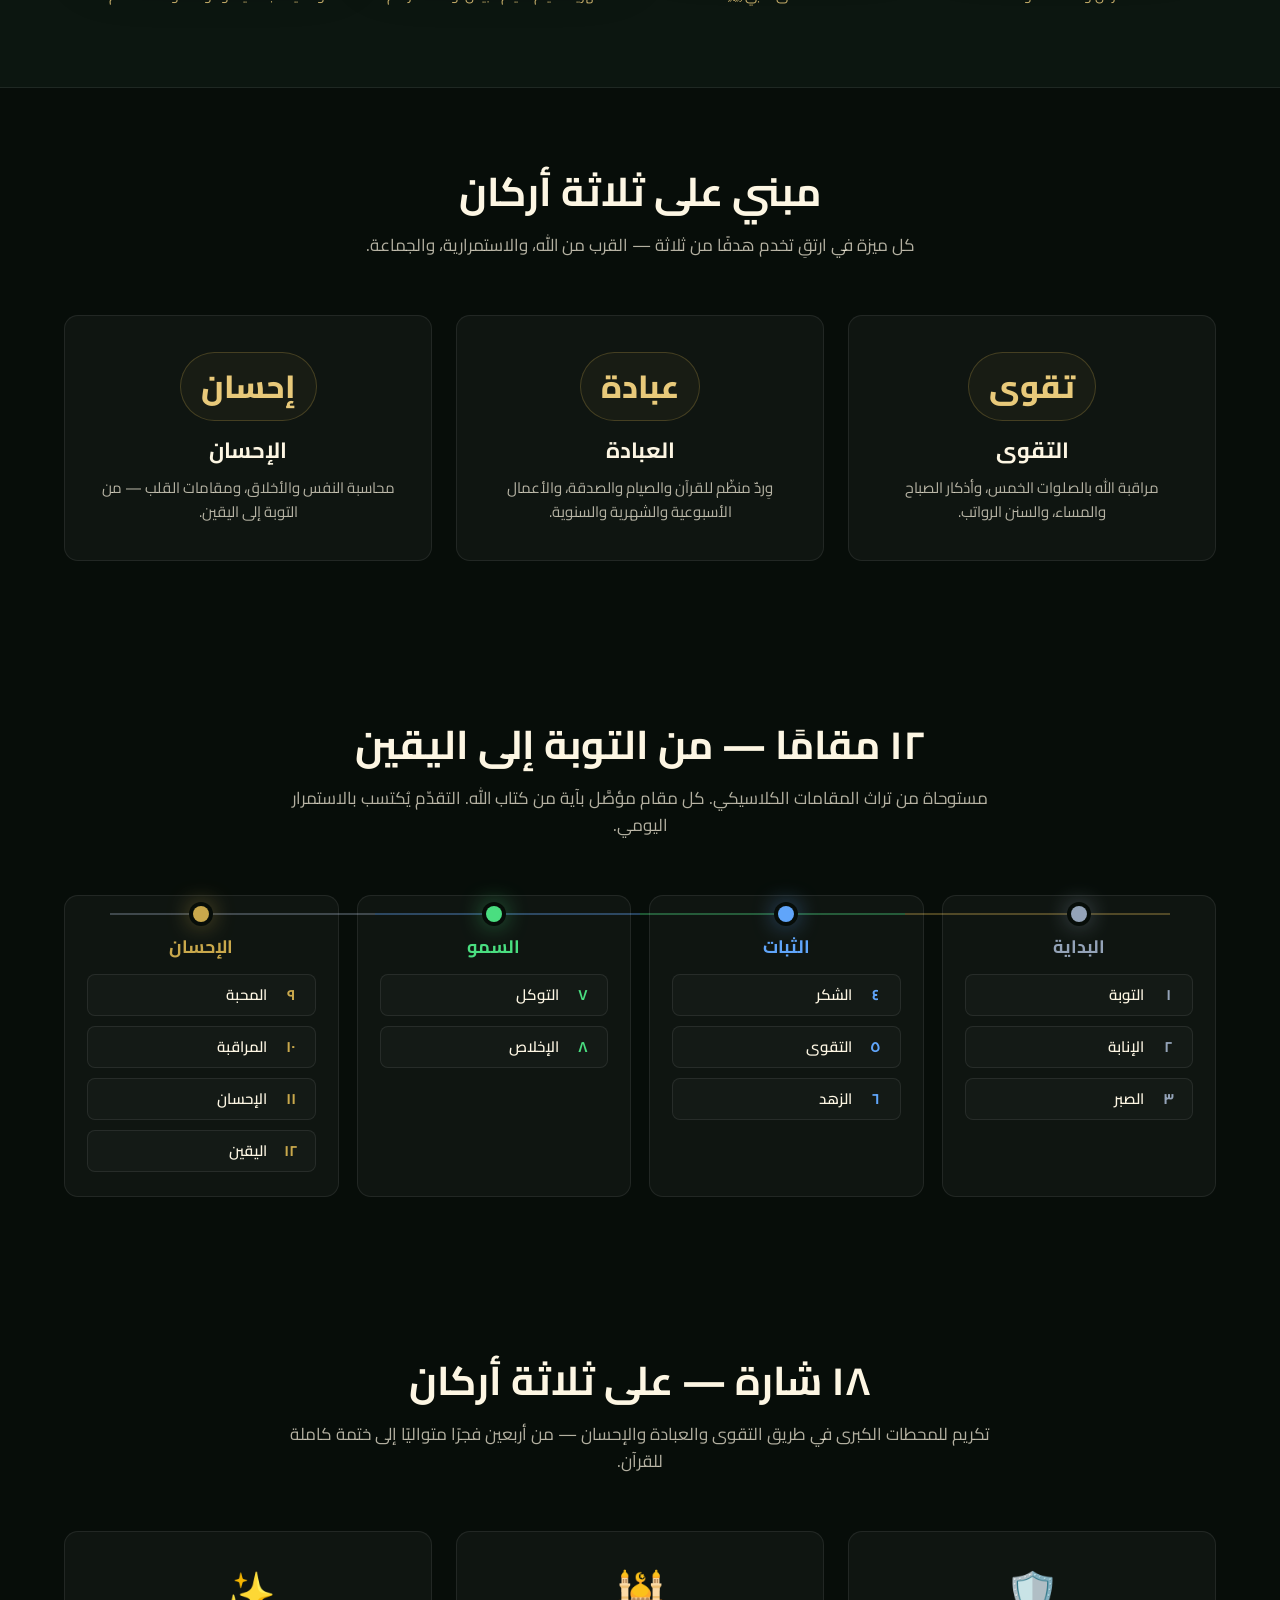
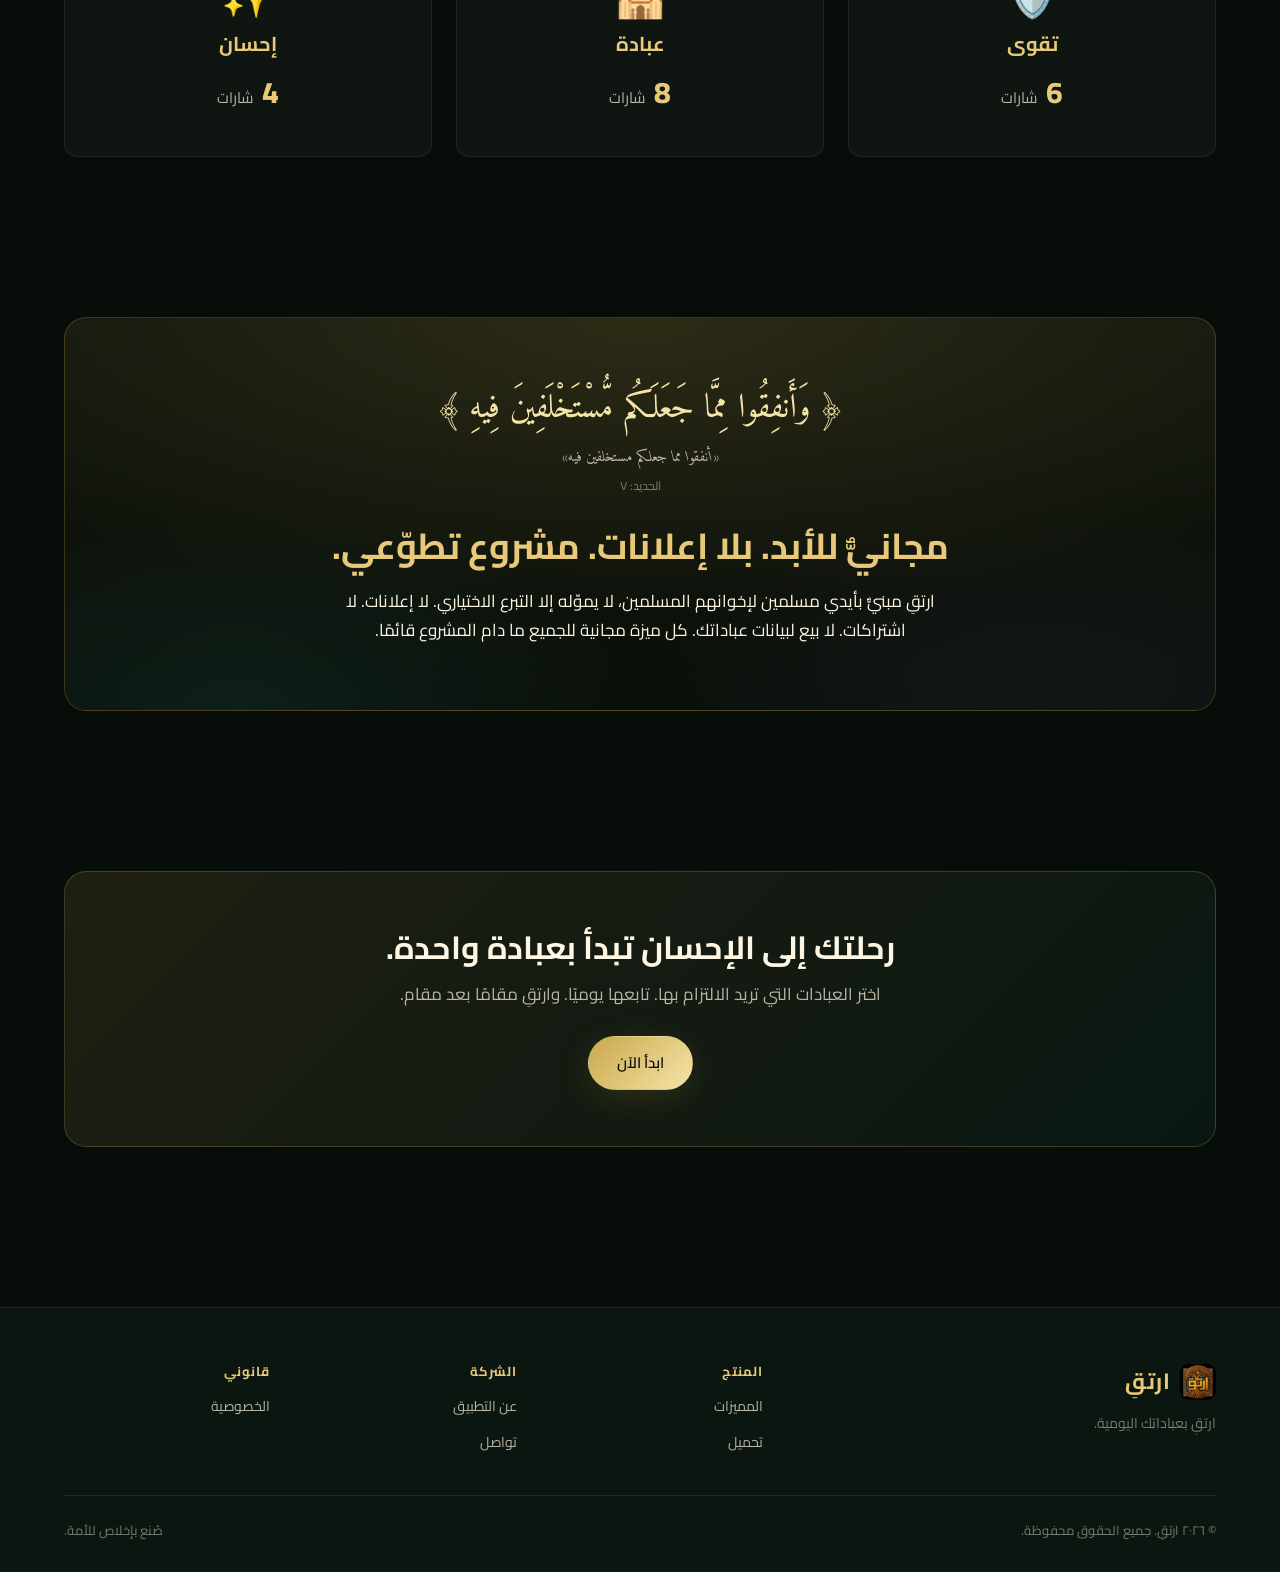
==== commit 8bcdde9b: "features: add 7 new feature cards + update hero stat New feature cards on features.html (ar + en):  " ====
--- a/index.html
+++ b/index.html
@@ -98,8 +98,8 @@
               <div class="stat-label" data-i18n="hero.stats.badges">Achievement badges</div>
             </div>
             <div>
-              <div class="stat-value">2</div>
-              <div class="stat-label" data-i18n="hero.stats.languages">Languages</div>
+              <div class="stat-value">17</div>
+              <div class="stat-label" data-i18n="hero.stats.features">Features</div>
             </div>
           </div>
         </div>
--- a/assets/css/styles.css
+++ b/assets/css/styles.css
@@ -2,6 +2,10 @@
    Irtaqi marketing site — shared styles
    Dark / gold palette mirroring the mobile app theme.
    ============================================================================= */
+
+/* Hide body until i18n translations are applied — prevents flash of English fallback text */
+body { visibility: hidden; }
+body.i18n-ready { visibility: visible; }
 
 :root {
   --bg: #070d09;
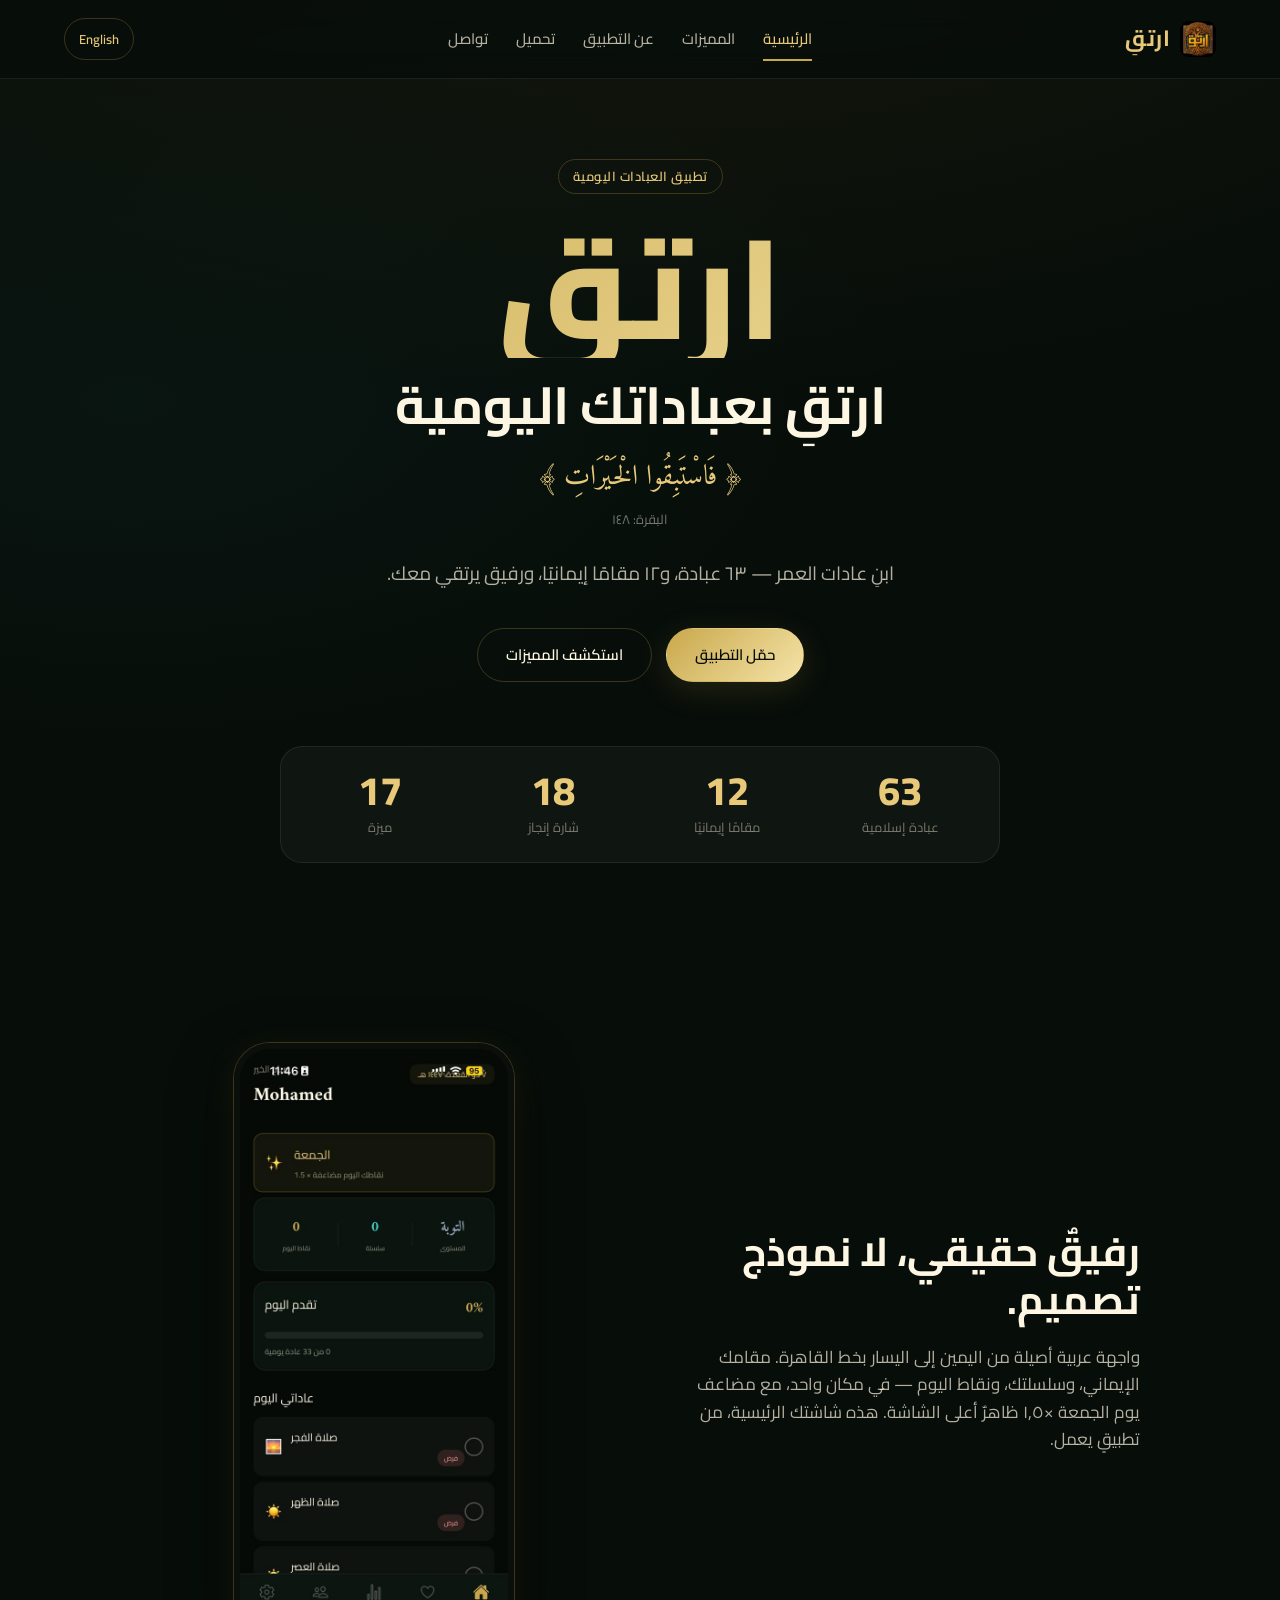
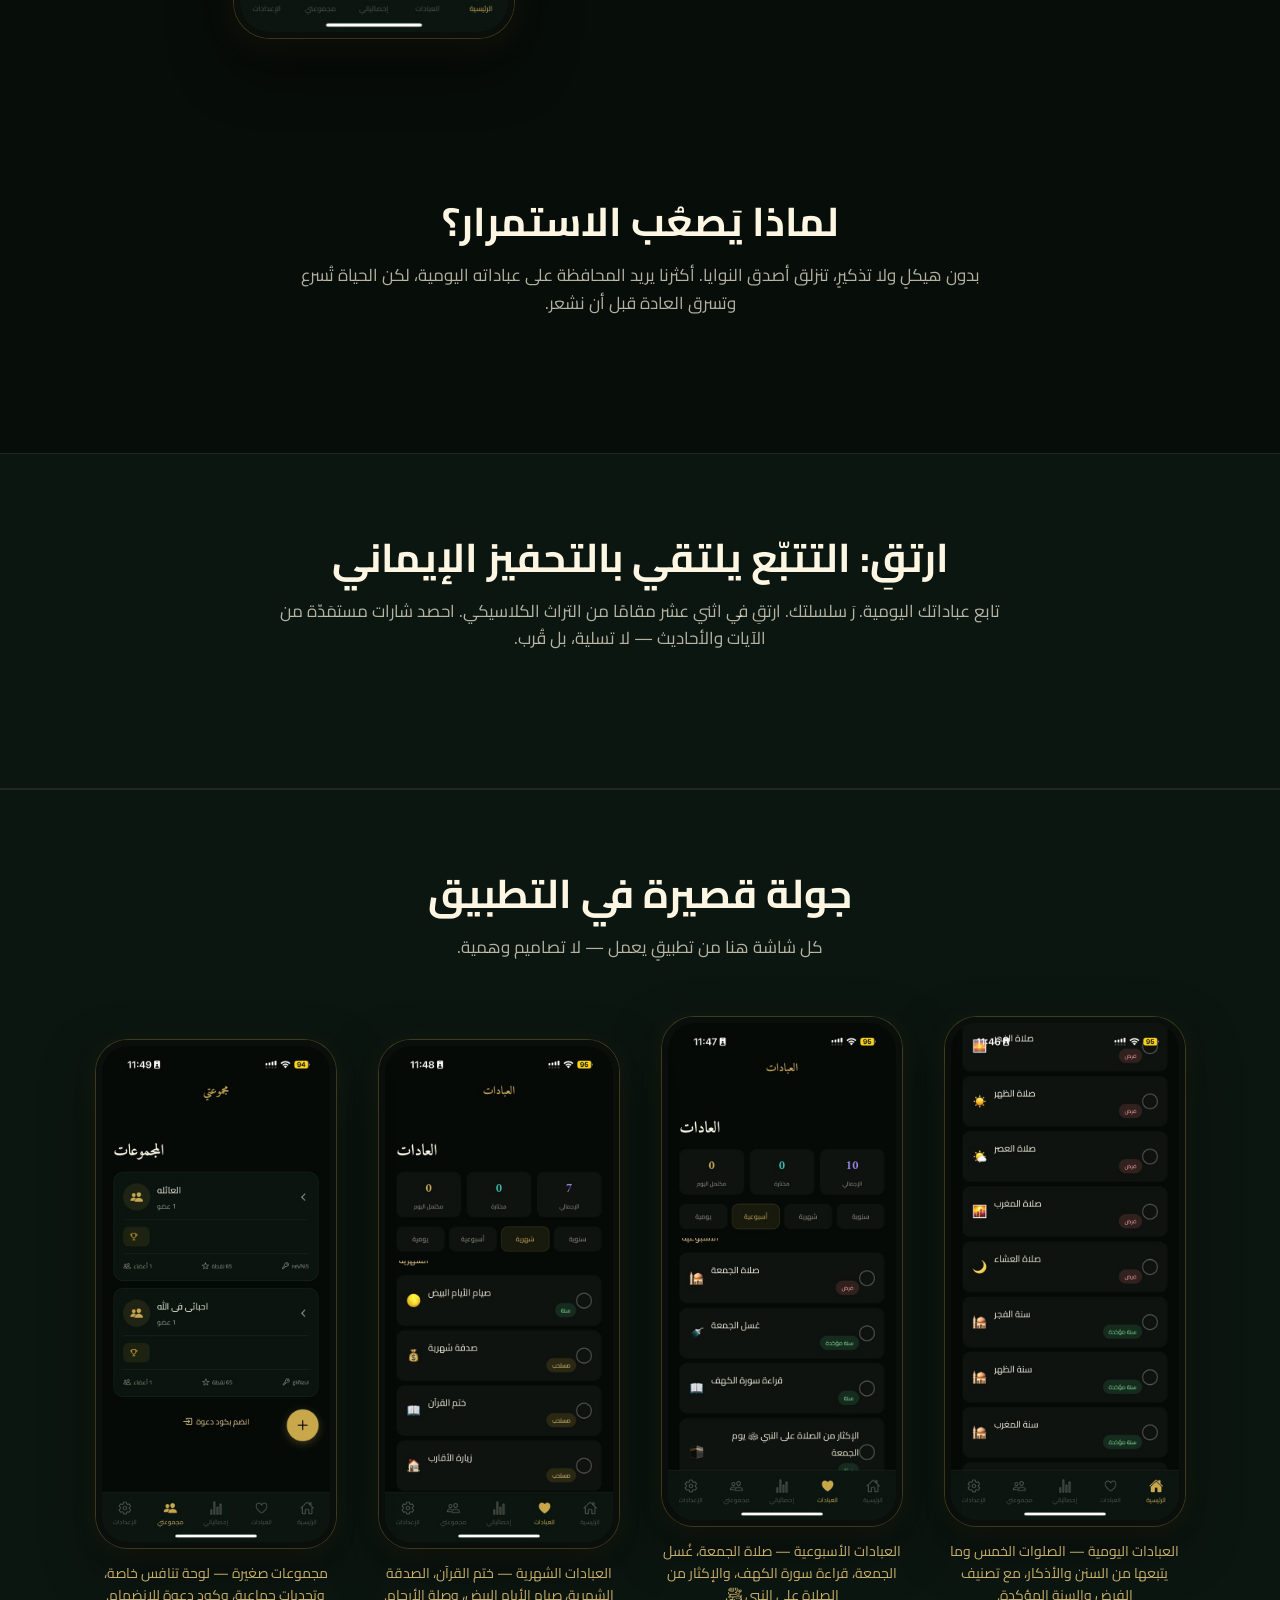
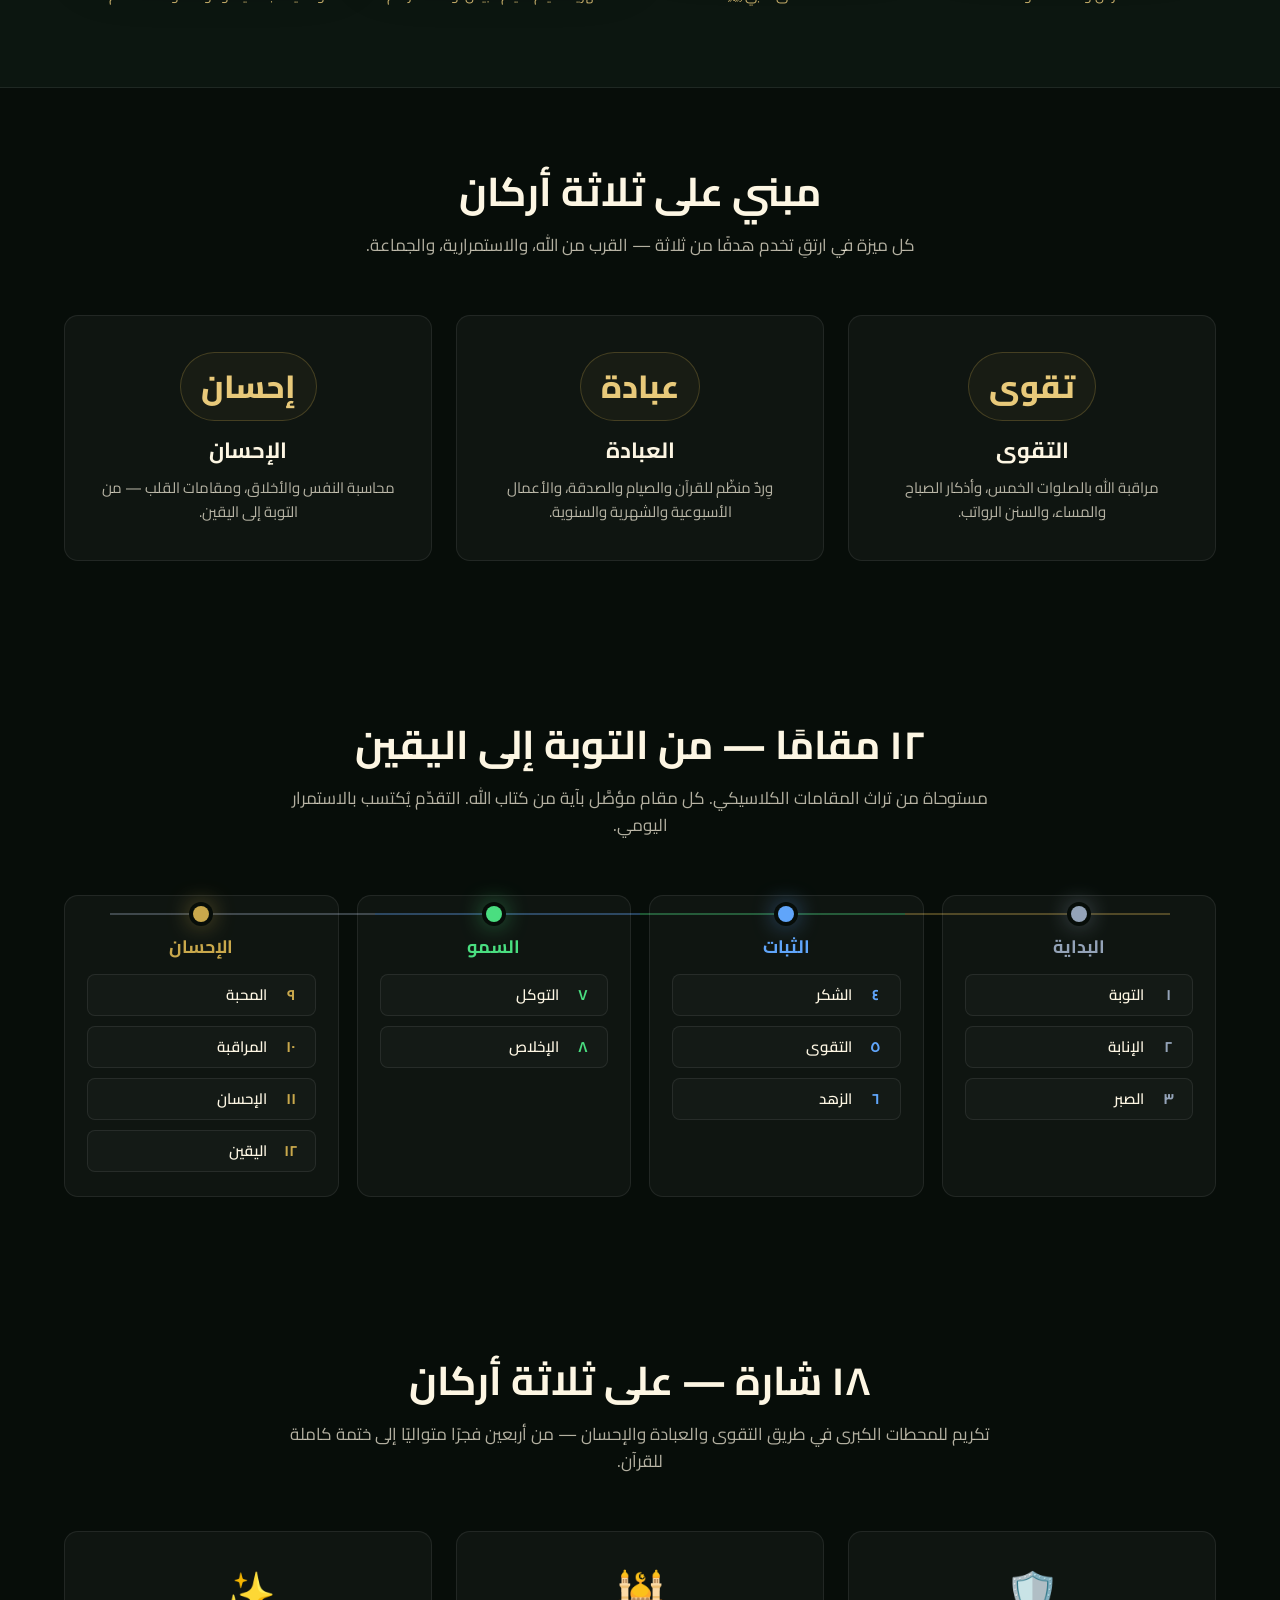
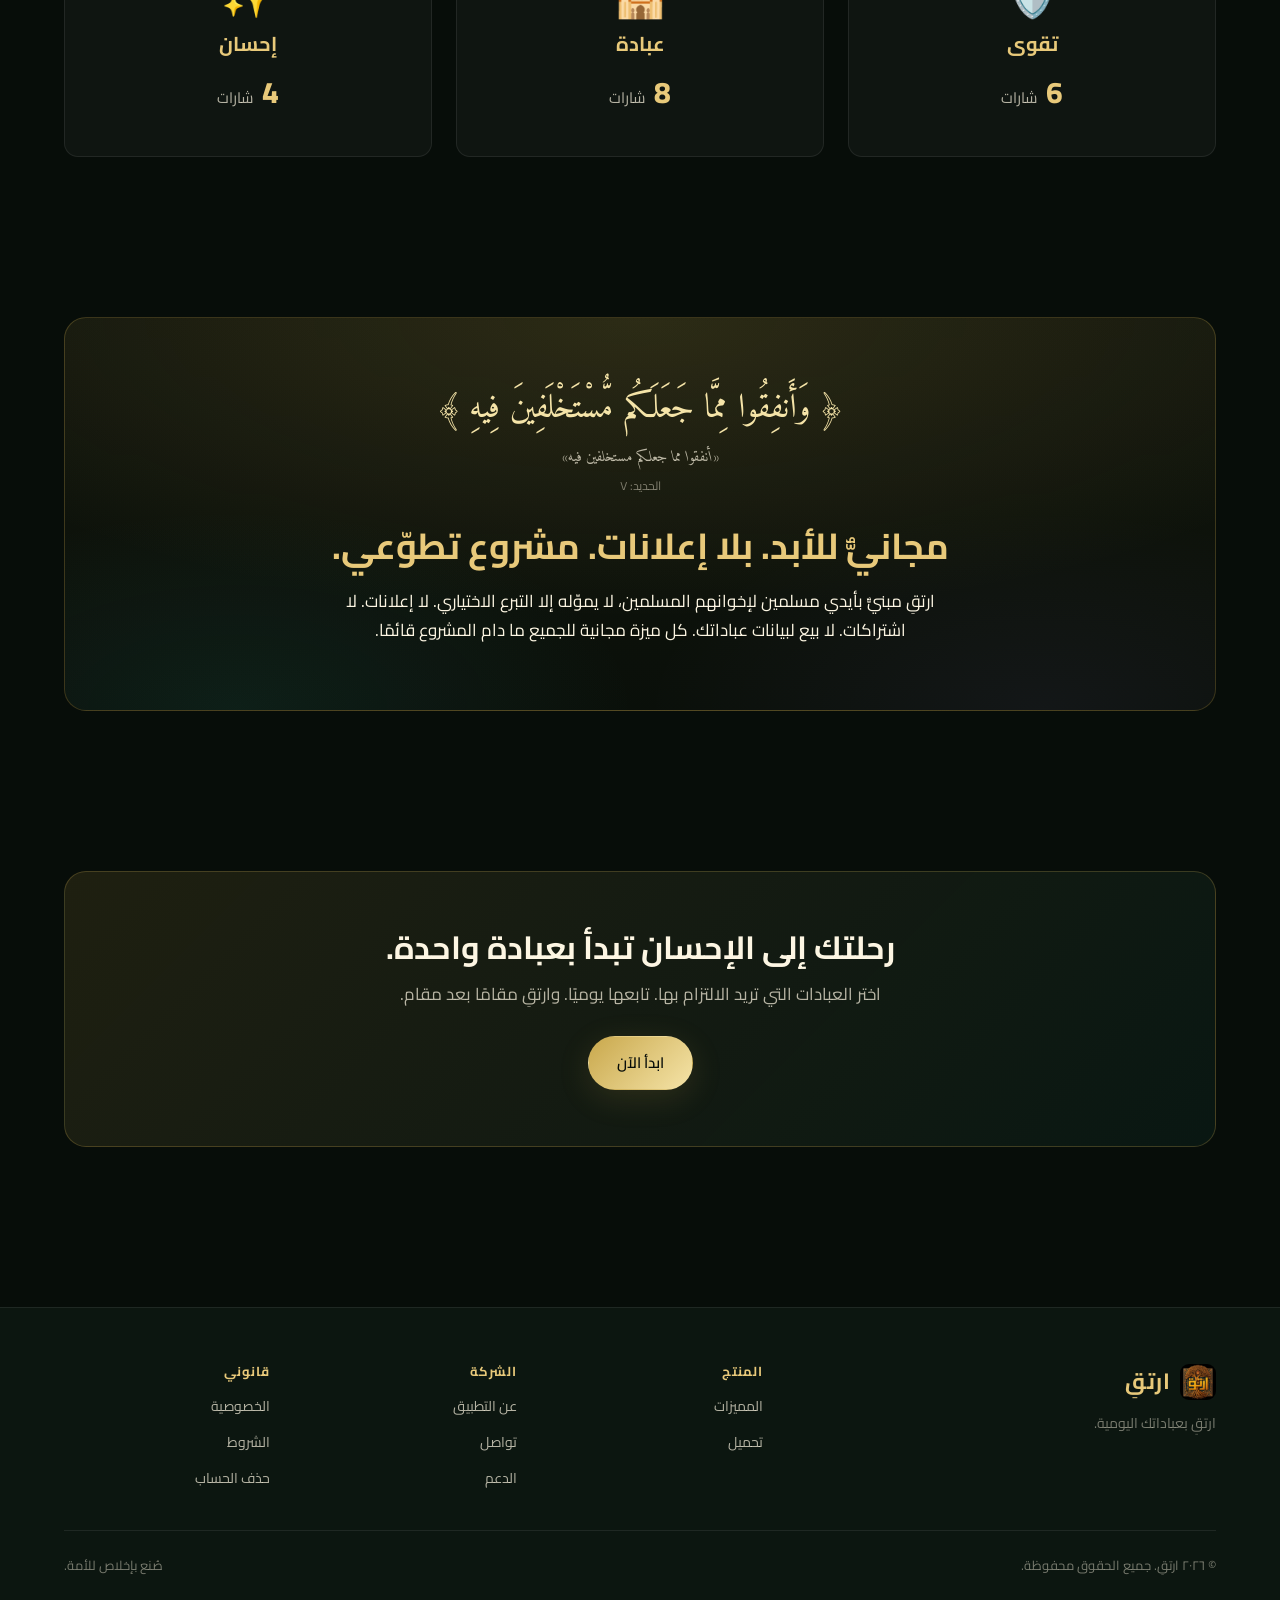
==== commit 79efabbc: "legal: add Terms, Support, and Delete Account pages - terms.html: full Terms of Use with 10 sections" ====
--- a/index.html
+++ b/index.html
@@ -358,12 +358,15 @@
             <ul>
               <li><a href="about.html" data-i18n="footer.links.about">About</a></li>
               <li><a href="contact.html" data-i18n="footer.links.contact">Contact</a></li>
+              <li><a href="support.html" data-i18n="footer.links.support">Support</a></li>
             </ul>
           </div>
           <div class="footer-col">
             <h4 data-i18n="footer.sections.legal">Legal</h4>
             <ul>
               <li><a href="privacy.html" data-i18n="footer.links.privacy">Privacy</a></li>
+              <li><a href="terms.html" data-i18n="footer.links.terms">Terms</a></li>
+              <li><a href="delete.html" data-i18n="footer.links.delete">Delete Account</a></li>
             </ul>
           </div>
         </div>
